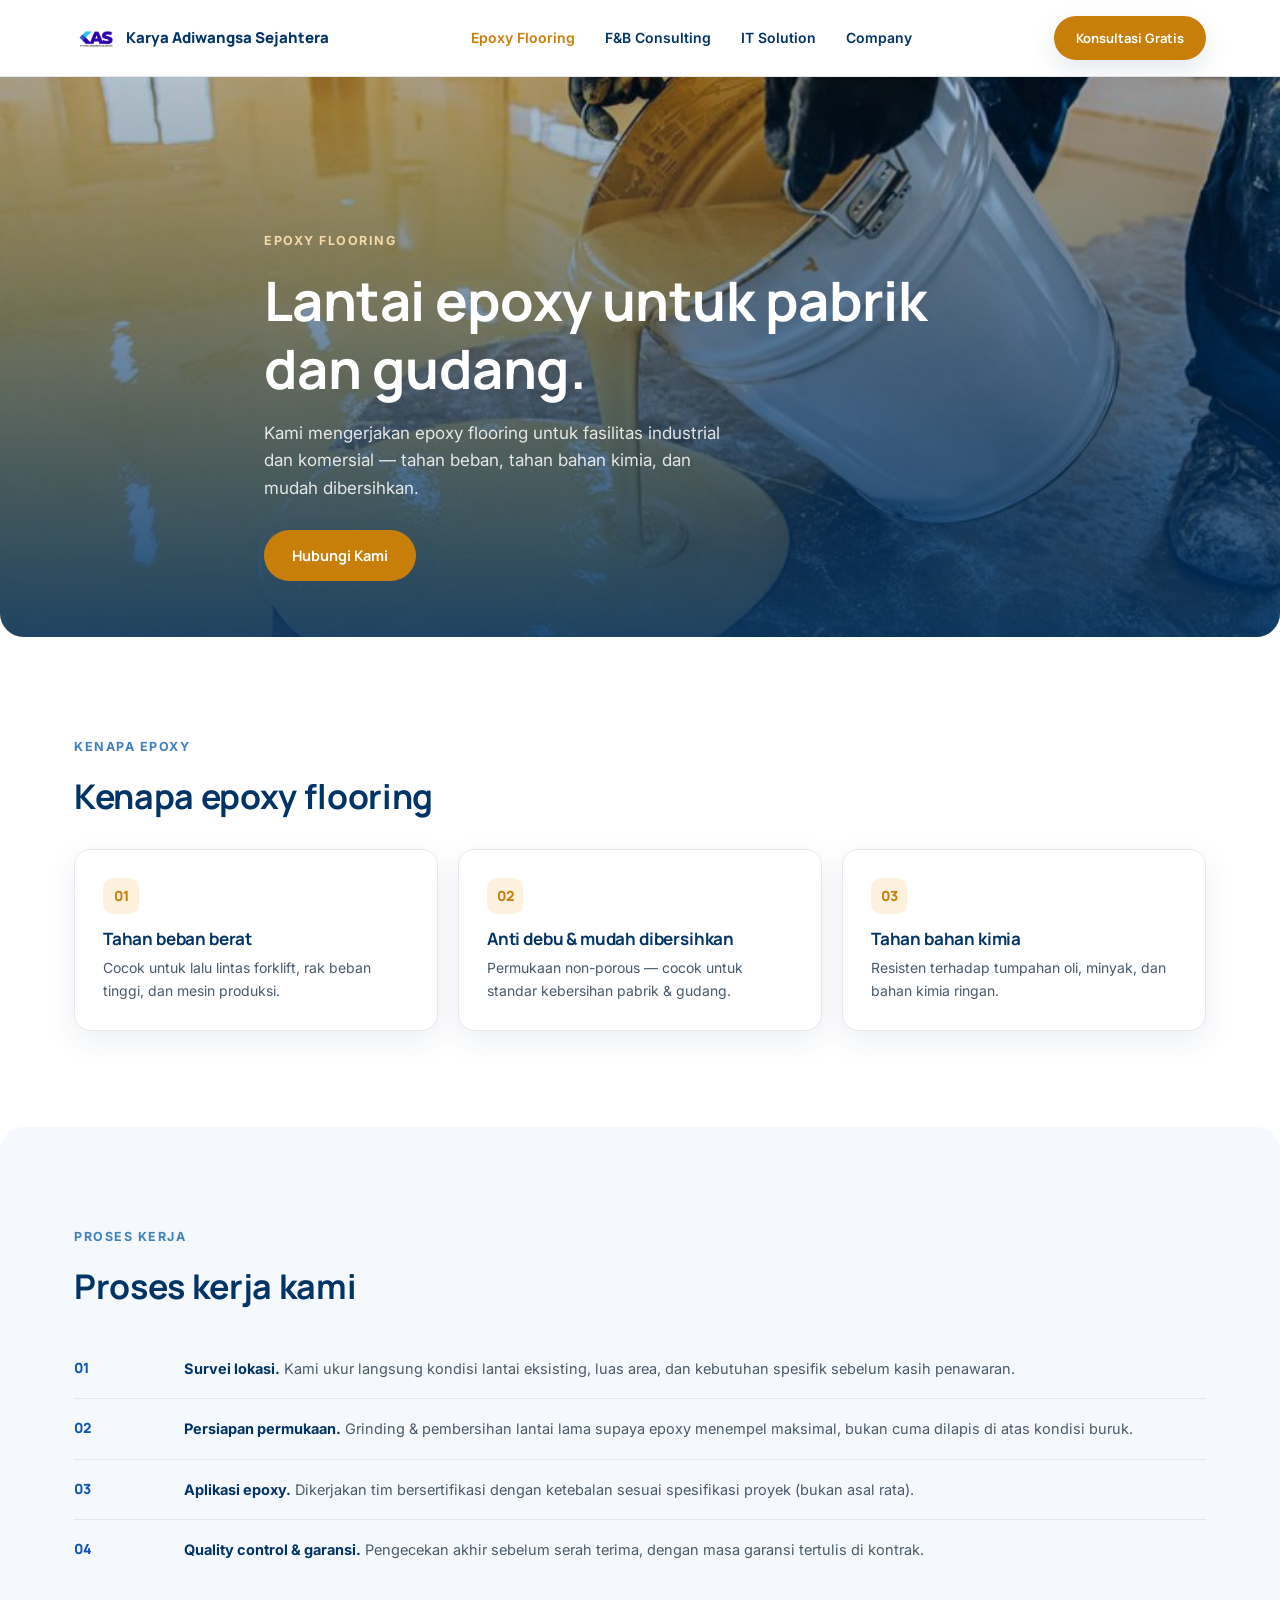
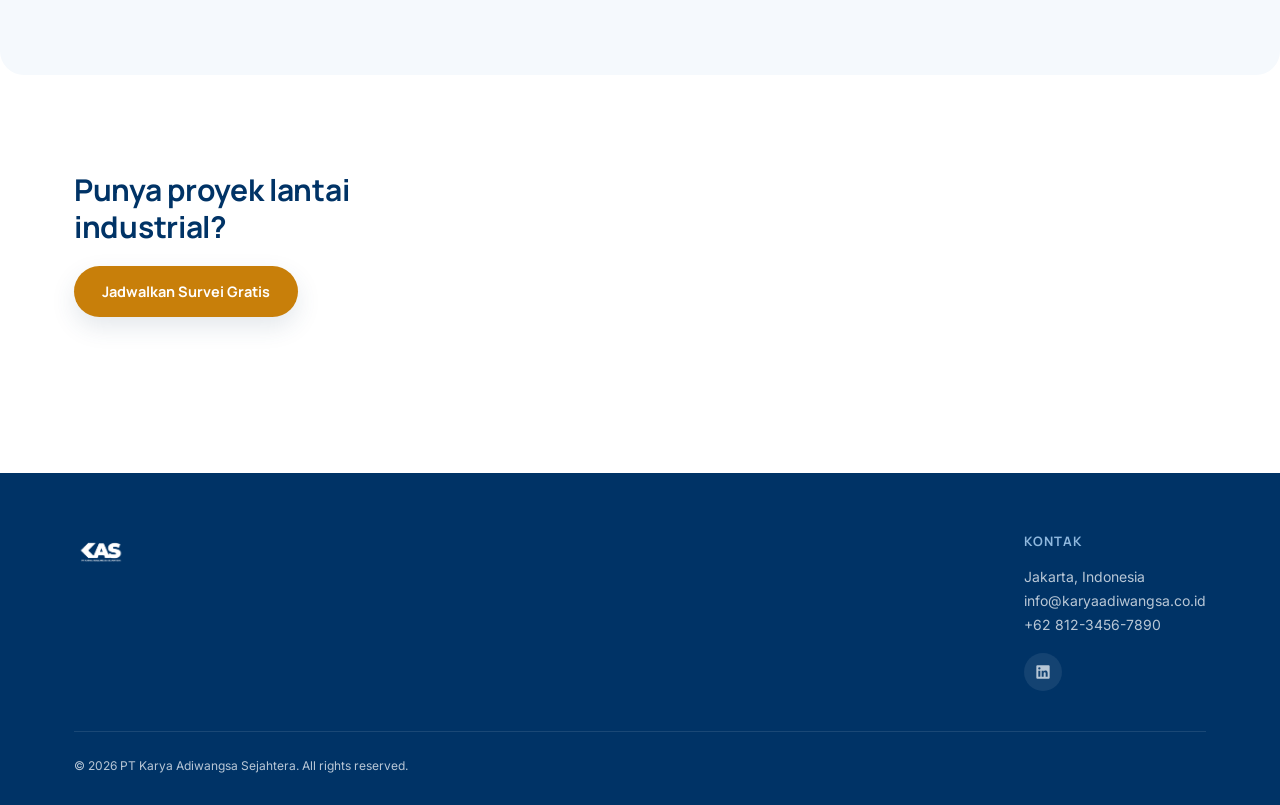
==== epoxy-flooring.html @ 6e871996 "Rebuild index.html sesuai struktur asli gunungsewu.com (hasil scrape akurat) Sebelumnya struktur cum" ====
<!doctype html>
<html lang="id">
<head>
<meta charset="UTF-8">
<meta name="viewport" content="width=device-width, initial-scale=1.0">
<meta name="description" content="Epoxy flooring industrial oleh PT Karya Adiwangsa Sejahtera — lantai kokoh, rapi, tahan lama untuk pabrik dan gudang.">
<title>Epoxy Flooring — PT Karya Adiwangsa Sejahtera</title>
<link rel="preconnect" href="https://fonts.googleapis.com">
<link rel="preconnect" href="https://fonts.gstatic.com" crossorigin>
<link href="https://fonts.googleapis.com/css2?family=Manrope:wght@500;600;700;800&family=Inter:wght@400;500;600;700&display=swap" rel="stylesheet">
<link rel="stylesheet" href="assets/style.css">
</head>
<body>

<nav>
  <div class="wrap">
    <a href="index.html" style="display:flex;align-items:center;gap:10px;text-decoration:none">
      <img src="assets/Logo-06.png" style="height:30px" alt="Karya Adiwangsa Sejahtera">
      <span style="font-family:var(--display);font-weight:800;font-size:15px;color:var(--navy)">Karya Adiwangsa Sejahtera</span>
    </a>
    <div class="navlinks">
      <a href="epoxy-flooring.html" style="color:var(--epoxy)">Epoxy Flooring</a>
      <a href="fnb-consulting.html">F&amp;B Consulting</a>
      <a href="it-solution.html">IT Solution</a>
      <a href="index.html#company">Company</a>
    </div>
    <a href="index.html#contact" class="btn solid" style="font-size:13px;padding:12px 22px;background:var(--epoxy)">Konsultasi Gratis</a>
  </div>
</nav>

<!-- Hero -->
<div class="hero fade-up">
  <img src="assets/construction-worker.jpg" alt="Proses aplikasi epoxy flooring">
  <div class="wrap hero-content">
    <span class="label" style="color:#F5D9A8">Epoxy Flooring</span>
    <h1 style="margin-top:14px">Lantai epoxy untuk pabrik dan gudang.</h1>
    <p>Kami mengerjakan epoxy flooring untuk fasilitas industrial dan komersial — tahan beban, tahan bahan kimia, dan mudah dibersihkan.</p>
    <div style="margin-top:28px">
      <a href="index.html#contact" class="btn solid" style="background:var(--epoxy)">Hubungi Kami</a>
    </div>
  </div>
</div>

<!-- Kenapa Epoxy -->
<section class="pad">
  <div class="wrap">
    <span class="label">Kenapa Epoxy</span>
    <h2 style="margin-top:16px;font-size:clamp(24px,3.4vw,34px);max-width:24ch">Kenapa epoxy flooring</h2>
    <div class="pledges">
      <div class="pledge">
        <span class="pn" style="background:#FDF0DC;color:var(--epoxy)">01</span>
        <h3>Tahan beban berat</h3>
        <p>Cocok untuk lalu lintas forklift, rak beban tinggi, dan mesin produksi.</p>
      </div>
      <div class="pledge">
        <span class="pn" style="background:#FDF0DC;color:var(--epoxy)">02</span>
        <h3>Anti debu &amp; mudah dibersihkan</h3>
        <p>Permukaan non-porous — cocok untuk standar kebersihan pabrik &amp; gudang.</p>
      </div>
      <div class="pledge">
        <span class="pn" style="background:#FDF0DC;color:var(--epoxy)">03</span>
        <h3>Tahan bahan kimia</h3>
        <p>Resisten terhadap tumpahan oli, minyak, dan bahan kimia ringan.</p>
      </div>
    </div>
  </div>
</section>

<!-- Proses Kerja -->
<section class="pad section-pastel">
  <div class="wrap">
    <span class="label">Proses Kerja</span>
    <h2 style="margin-top:16px;font-size:clamp(24px,3.4vw,34px);max-width:22ch">Proses kerja kami</h2>
    <ol class="timeline">
      <li>
        <span class="when">01</span>
        <div class="desc"><b>Survei lokasi.</b> Kami ukur langsung kondisi lantai eksisting, luas area, dan kebutuhan spesifik sebelum kasih penawaran.</div>
      </li>
      <li>
        <span class="when">02</span>
        <div class="desc"><b>Persiapan permukaan.</b> Grinding &amp; pembersihan lantai lama supaya epoxy menempel maksimal, bukan cuma dilapis di atas kondisi buruk.</div>
      </li>
      <li>
        <span class="when">03</span>
        <div class="desc"><b>Aplikasi epoxy.</b> Dikerjakan tim bersertifikasi dengan ketebalan sesuai spesifikasi proyek (bukan asal rata).</div>
      </li>
      <li>
        <span class="when">04</span>
        <div class="desc"><b>Quality control &amp; garansi.</b> Pengecekan akhir sebelum serah terima, dengan masa garansi tertulis di kontrak.</div>
      </li>
    </ol>
  </div>
</section>

<!-- CTA -->
<section class="pad">
  <div class="wrap" style="display:flex;flex-direction:column;gap:20px;align-items:flex-start">
    <h2 style="max-width:18ch;font-size:clamp(22px,3vw,30px)">Punya proyek lantai industrial?</h2>
    <a href="index.html#contact" class="btn solid" style="background:var(--epoxy)">Jadwalkan Survei Gratis</a>
  </div>
</section>

<!-- Footer -->
<footer>
  <div class="wrap" style="padding-block:60px 30px">
    <div class="footerInner">
      <div>
        <img src="assets/Logo-06.png" style="height:36px;filter:brightness(0) invert(1)" alt="Karya Adiwangsa Sejahtera">
      </div>
      <div class="footerContact">
        <h4>Kontak</h4>
        <p>Jakarta, Indonesia<br>info@karyaadiwangsa.co.id<br>+62 812-3456-7890</p>
        <div class="footerSocial">
          <a href="#" aria-label="LinkedIn">
            <svg width="16" height="16" viewBox="0 0 24 24" fill="currentColor"><path d="M20.5 2h-17A1.5 1.5 0 002 3.5v17A1.5 1.5 0 003.5 22h17a1.5 1.5 0 001.5-1.5v-17A1.5 1.5 0 0020.5 2zM8 19H5v-9h3zM6.5 8.25A1.75 1.75 0 118.3 6.5a1.78 1.78 0 01-1.8 1.75zM19 19h-3v-4.74c0-1.42-.6-1.93-1.38-1.93A1.74 1.74 0 0013 14.19a.66.66 0 000 .14V19h-3v-9h2.9v1.3a3.11 3.11 0 012.7-1.4c1.55 0 3.36.86 3.36 3.66z"/></svg>
          </a>
        </div>
      </div>
    </div>
    <div class="footerBottom">
      <span>© 2026 PT Karya Adiwangsa Sejahtera. All rights reserved.</span>
    </div>
  </div>
</footer>

</body>
</html>
---- assets/style.css ----
/* PT Karya Adiwangsa Sejahtera — Design System v5
   Struktur diadopsi PERSIS dari HTML/CSS asli gunungsewu.com (di-scrape langsung,
   bukan tebakan visual) -- warna dan konten 100% milik brand KAS sendiri.

   Komponen baru sesuai struktur asli:
   - .businessCard: portrait aspect-ratio 274/590, cuma nama+arrow icon
   - .highlightsSplit: layout kiri(peta+yearsCircle) kanan(judul+teks+CTA)
   - .whoStrip: 5 panel foto horizontal dengan judul, versi statis CSS-only
     dari accordion asli (tanpa JS interaktif)
   - .newsCard: rounded 20px, shadow lembut, dipertahankan dari sistem lama
   - footer 2 kolom (logo kiri, kontak+social kanan) -- BUKAN 3 kolom+link unit
*/

:root {
  --navy: #003366;
  --blue: #0D54B5;
  --blue-dark: #0C6A90;
  --blue-light: #027CB1;
  --primary: #4080BF;
  --pastel: #EAF2FB;
  --pastel-2: #F5F9FD;
  --ink: #1A2B3C;
  --body: #4A5A6A;
  --muted: #7C8B9A;
  --rule: #E6E7EC;
  --paper: #FFFFFF;

  --epoxy: #C87F0A;
  --fnb: #C0392B;
  --it: #0D54B5;

  --display: 'Manrope', sans-serif;
  --body-font: 'Inter', sans-serif;

  --radius-lg: 24px;
  --radius-md: 16px;
  --radius-sm: 8px;
  --shadow-soft: 0 10px 30px rgba(0,51,102,0.08);
  --shadow-card: 0 10px 24px rgba(49,77,105,0.13);
}

* { box-sizing: border-box; }
html { scroll-behavior: smooth; }
body {
  margin: 0;
  font-family: var(--body-font);
  color: var(--body);
  background: var(--paper);
  line-height: 1.6;
  -webkit-font-smoothing: antialiased;
}
h1, h2, h3, h4, h5, h6 {
  font-family: var(--display);
  color: var(--navy);
  margin: 0;
  line-height: 1.25;
  letter-spacing: -0.01em;
}
p { margin: 0; }
a { color: inherit; }
img { max-width: 100%; display: block; }

.wrap { max-width: 1180px; margin: 0 auto; padding-inline: 24px; }
.pad { padding-block: clamp(56px, 8vw, 96px); }

.label {
  font-size: 12.5px;
  font-weight: 700;
  letter-spacing: 0.12em;
  text-transform: uppercase;
  color: var(--primary);
}

/* ── nav ── */
nav {
  position: sticky; top: 0; z-index: 90;
  background: rgba(255,255,255,0.96);
  backdrop-filter: saturate(180%) blur(20px); -webkit-backdrop-filter: saturate(180%) blur(20px);
  border-bottom: 1px solid var(--rule);
}
nav .wrap { display: flex; align-items: center; justify-content: space-between; height: 76px; }
.navlinks { display: none; gap: 30px; font-size: 14px; font-weight: 600; color: var(--navy); }
.navlinks a { text-decoration: none; transition: color .15s; }
.navlinks a:hover { color: var(--blue); }
@media(min-width: 900px){ .navlinks { display: flex; } }

/* ── buttons ── */
.btn {
  display: inline-flex; align-items: center; gap: 8px;
  font-family: var(--display);
  font-weight: 700; font-size: 14.5px;
  padding: 14px 28px;
  border-radius: 999px;
  text-decoration: none;
  transition: transform .15s, box-shadow .15s, background .15s;
}
.btn.solid { background: var(--blue); color: #fff; box-shadow: var(--shadow-card); }
.btn.solid:hover { background: var(--navy); transform: translateY(-2px); }
.btn.ghost { background: transparent; color: var(--navy); border: 1.5px solid var(--rule); }
.btn.ghost:hover { border-color: var(--blue); color: var(--blue); }

/* ── hero (heroWrapper 94vh min 600px asli GS, disederhanakan) ── */
.hero {
  position: relative;
  min-height: 560px;
  display: flex; align-items: flex-end;
  border-radius: 0 0 var(--radius-lg) var(--radius-lg);
  overflow: hidden;
}
.hero img {
  position: absolute; inset: 0; width: 100%; height: 100%; object-fit: cover;
}
.hero::after {
  content: ''; position: absolute; inset: 0;
  background: linear-gradient(180deg, rgba(0,51,102,0.15) 0%, rgba(0,51,102,0.85) 100%);
}
.hero-content { position: relative; z-index: 2; color: #fff; padding-block: 56px; max-width: 800px; }
.hero-content h1 { color: #fff; font-size: clamp(2.2rem, 4.5vw, 3.4rem); }
.hero-content p { color: rgba(255,255,255,0.85); font-size: 17px; max-width: 42ch; margin-top: 18px; }

/* ── Company Highlights: layout split, sesuai .highlightsInner asli GS ── */
.highlightsSplit {
  display: grid; gap: 40px;
  grid-template-columns: 1fr;
}
@media(min-width: 860px){ .highlightsSplit { grid-template-columns: minmax(0,1fr) 380px; align-items: start; } }
.highlightsMap {
  position: relative; min-height: 260px;
  display: flex; align-items: center; justify-content: center;
  background: var(--pastel); border-radius: var(--radius-lg);
}
.highlightsMap svg { opacity: .55; width: 70%; height: auto; }
.yearsCircle {
  position: absolute; left: 24px; top: 50%; transform: translateY(-50%);
  width: 168px; height: 168px; border-radius: 50%;
  background: var(--blue); color: #fff;
  display: flex; flex-direction: column; align-items: center; justify-content: center;
  gap: 6px; text-align: center; padding: 20px;
  box-shadow: var(--shadow-card);
}
.yearsCircle .years { font-family: var(--display); font-weight: 800; font-size: 22px; }
.yearsCircle .text { font-size: 11.5px; opacity: .9; }
.highlightsRight { display: flex; flex-direction: column; gap: 22px; justify-content: center; }
.highlightsRight h2 { font-size: clamp(22px,3vw,30px); }
.highlightsRight p { font-size: 14.5px; color: var(--body); }
.statInline { display: flex; align-items: center; gap: 14px; }
.statInline .stat-icon {
  width: 48px; height: 48px; border-radius: var(--radius-sm);
  background: var(--pastel); display: flex; align-items: center; justify-content: center; flex-shrink: 0;
}
.statInline .stat-num { font-family: var(--display); font-weight: 800; font-size: 24px; color: var(--navy); }
.statInline .stat-label { font-size: 13px; color: var(--muted); }

/* ── Who We Are: strip 5 panel (versi statis dari whoAccordion asli) ── */
.whoStrip { display: flex; gap: 16px; margin-top: 40px; height: 420px; }
.whoStrip-item {
  position: relative; flex: 1; border-radius: var(--radius-md); overflow: hidden;
  transition: flex .5s cubic-bezier(.25,1,.5,1);
}
.whoStrip-item img { position: absolute; inset: 0; width: 100%; height: 100%; object-fit: cover; }
.whoStrip-item::after {
  content: ''; position: absolute; inset: 0;
  background: linear-gradient(180deg, transparent 40%, rgba(0,51,102,0.88) 100%);
}
.whoStrip-item .inner { position: relative; z-index: 2; height: 100%; display: flex; flex-direction: column; justify-content: flex-end; padding: 24px 18px; color: #fff; }
.whoStrip-item .ttl { font-family: var(--display); font-weight: 800; font-size: 16px; }
.whoStrip-item .desc { font-size: 12.5px; color: rgba(255,255,255,0.85); margin-top: 6px; display: none; }
@media(min-width: 760px){ .whoStrip-item:hover { flex: 2.4; } .whoStrip-item:hover .desc { display: block; } }
@media(max-width: 759px){ .whoStrip { flex-direction: column; height: auto; } .whoStrip-item { height: 160px; } .whoStrip-item .desc { display: block; } }

/* ── Our Business: card portrait, sesuai .businessCard asli (aspect-ratio 274/590) ── */
.biz-grid { display: grid; gap: 20px; grid-template-columns: repeat(2,1fr); margin-top: 40px; }
@media(min-width: 640px){ .biz-grid { grid-template-columns: repeat(3, 1fr); } }
.biz-card {
  position: relative;
  aspect-ratio: 274 / 590;
  border-radius: 20px;
  overflow: hidden;
  text-decoration: none;
  transition: transform .3s ease;
}
.biz-card:hover { transform: translateY(-6px); }
.biz-card img { position: absolute; inset: 0; width: 100%; height: 100%; object-fit: cover; transition: transform .5s ease; }
.biz-card:hover img { transform: scale(1.1); }
.biz-card::after {
  content: ''; position: absolute; inset: 0;
  background: linear-gradient(180deg, transparent 50%, rgba(0,0,0,0.8) 100%);
}
.biz-card-arrow {
  position: absolute; top: 18px; right: 18px; z-index: 2;
  width: 44px; height: 44px; border-radius: 50%;
  background: var(--blue); color: #fff;
  display: flex; align-items: center; justify-content: center;
  transition: background .2s, color .2s;
}
.biz-card:hover .biz-card-arrow { background: #fff; color: var(--navy); }
.biz-card-content {
  position: absolute; bottom: 18px; left: 18px; right: 18px; z-index: 2;
  display: flex; justify-content: space-between; align-items: center;
}
.biz-card-content h3 { color: #fff; font-size: 17px; }

/* ── pastel section wrapper ── */
.section-pastel { background: var(--pastel-2); border-radius: var(--radius-lg); }

/* ── pledge/value cards (dipertahankan, dipakai di 3 halaman unit) ── */
.pledges { display: grid; gap: 20px; grid-template-columns: 1fr; margin-top: 32px; }
@media(min-width: 760px){ .pledges { grid-template-columns: repeat(3, 1fr); } }
.pledge {
  background: #fff;
  border: 1px solid var(--rule);
  border-radius: var(--radius-md);
  padding: 28px;
  box-shadow: var(--shadow-soft);
}
.pledge .pn {
  display: inline-flex; align-items: center; justify-content: center;
  width: 36px; height: 36px; border-radius: 10px;
  background: var(--pastel); color: var(--blue);
  font-family: var(--display); font-weight: 800; font-size: 14px;
  margin-bottom: 14px;
}
.pledge h3 { font-size: 17px; margin-bottom: 8px; }
.pledge p { font-size: 14px; color: var(--body); }
.pledge .mech { margin-top: 10px; padding-top: 10px; border-top: 1px dashed var(--rule); font-size: 13px; color: var(--muted); }

/* ── timeline (dipertahankan, dipakai di 3 halaman unit) ── */
.timeline { list-style: none; margin: 0; padding: 0; margin-top: 32px; }
.timeline li {
  display: grid; grid-template-columns: 90px 1fr; gap: 20px;
  padding-block: 18px; border-top: 1px solid var(--rule);
}
.timeline li:first-child { border-top: none; }
.timeline .when { font-family: var(--display); font-weight: 800; color: var(--blue); font-size: 14px; }
.timeline .desc { font-size: 14.5px; color: var(--body); }
.timeline .desc b { color: var(--navy); }

/* ── news card (sesuai .newsCard asli GS: rounded 20px, shadow lembut) ── */
.news-grid { display: grid; gap: 20px; grid-template-columns: 1fr; margin-top: 40px; }
@media(min-width: 640px){ .news-grid { grid-template-columns: repeat(2, 1fr); } }
@media(min-width: 980px){ .news-grid { grid-template-columns: repeat(3, 1fr); } }
.newsCard {
  display: block; text-decoration: none;
  background: #fff; border-radius: 20px;
  box-shadow: 0 10px 40px rgba(0,0,0,0.04);
  padding: 18px; transition: box-shadow .3s;
}
.newsCard:hover { box-shadow: var(--shadow-card); }
.newsCard-img { height: 200px; border-radius: 16px; overflow: hidden; background: var(--pastel); }
.newsCard-img img { width: 100%; height: 100%; object-fit: cover; }
.newsCard-meta { display: flex; align-items: center; gap: 8px; margin-top: 20px; font-size: 12.5px; color: var(--muted); font-weight: 500; }
.newsCard-title { font-size: 16px; font-weight: 500; color: var(--navy); margin-top: 10px; }

/* ── person card (dipertahankan, dipakai di company section) ── */
.people { display: grid; gap: 20px; grid-template-columns: 1fr; margin-top: 32px; }
@media(min-width: 760px){ .people { grid-template-columns: repeat(3, 1fr); } }
.person {
  background: #fff; border: 1px solid var(--rule); border-radius: var(--radius-md);
  padding: 26px; display: flex; flex-direction: column; gap: 6px;
  box-shadow: var(--shadow-soft);
}
.person .initials {
  width: 44px; height: 44px; border-radius: 12px;
  background: var(--navy); color: #fff;
  display: flex; align-items: center; justify-content: center;
  font-family: var(--display); font-weight: 800; font-size: 13px;
  margin-bottom: 12px;
}
.person .nm { font-family: var(--display); font-weight: 700; color: var(--navy); font-size: 15.5px; }
.person .rl { font-size: 12.5px; color: var(--primary); font-weight: 600; }
.person .remit { font-size: 13.5px; color: var(--body); margin-top: 8px; }

/* ── footer: 2 kolom, sesuai struktur asli GS (BUKAN 3 kolom+link unit) ── */
footer { background: var(--navy); color: #B8C7D6; margin-top: 60px; }
footer a { color: #B8C7D6; text-decoration: none; }
footer a:hover { color: #fff; }
.footerInner { display: flex; flex-wrap: wrap; justify-content: space-between; gap: 40px; }
.footerContact h4 { color: #8FB8DE; font-size: 13px; letter-spacing: .08em; text-transform: uppercase; margin-bottom: 16px; }
.footerContact p { font-size: 14px; line-height: 1.7; }
.footerSocial { display: flex; gap: 12px; margin-top: 16px; }
.footerSocial a {
  width: 38px; height: 38px; border-radius: 50%;
  background: rgba(255,255,255,0.08);
  display: flex; align-items: center; justify-content: center;
}
.footerSocial a:hover { background: rgba(255,255,255,0.16); }
.footerBottom { border-top: 1px solid rgba(255,255,255,0.1); margin-top: 40px; padding-top: 24px; display: flex; flex-wrap: wrap; justify-content: space-between; gap: 12px; font-size: 12px; }

/* ── fade-up animation ── */
@keyframes fadeUp { from { opacity: 0; transform: translateY(16px); } to { opacity: 1; transform: translateY(0); } }
.fade-up { animation: fadeUp .7s ease-out both; }
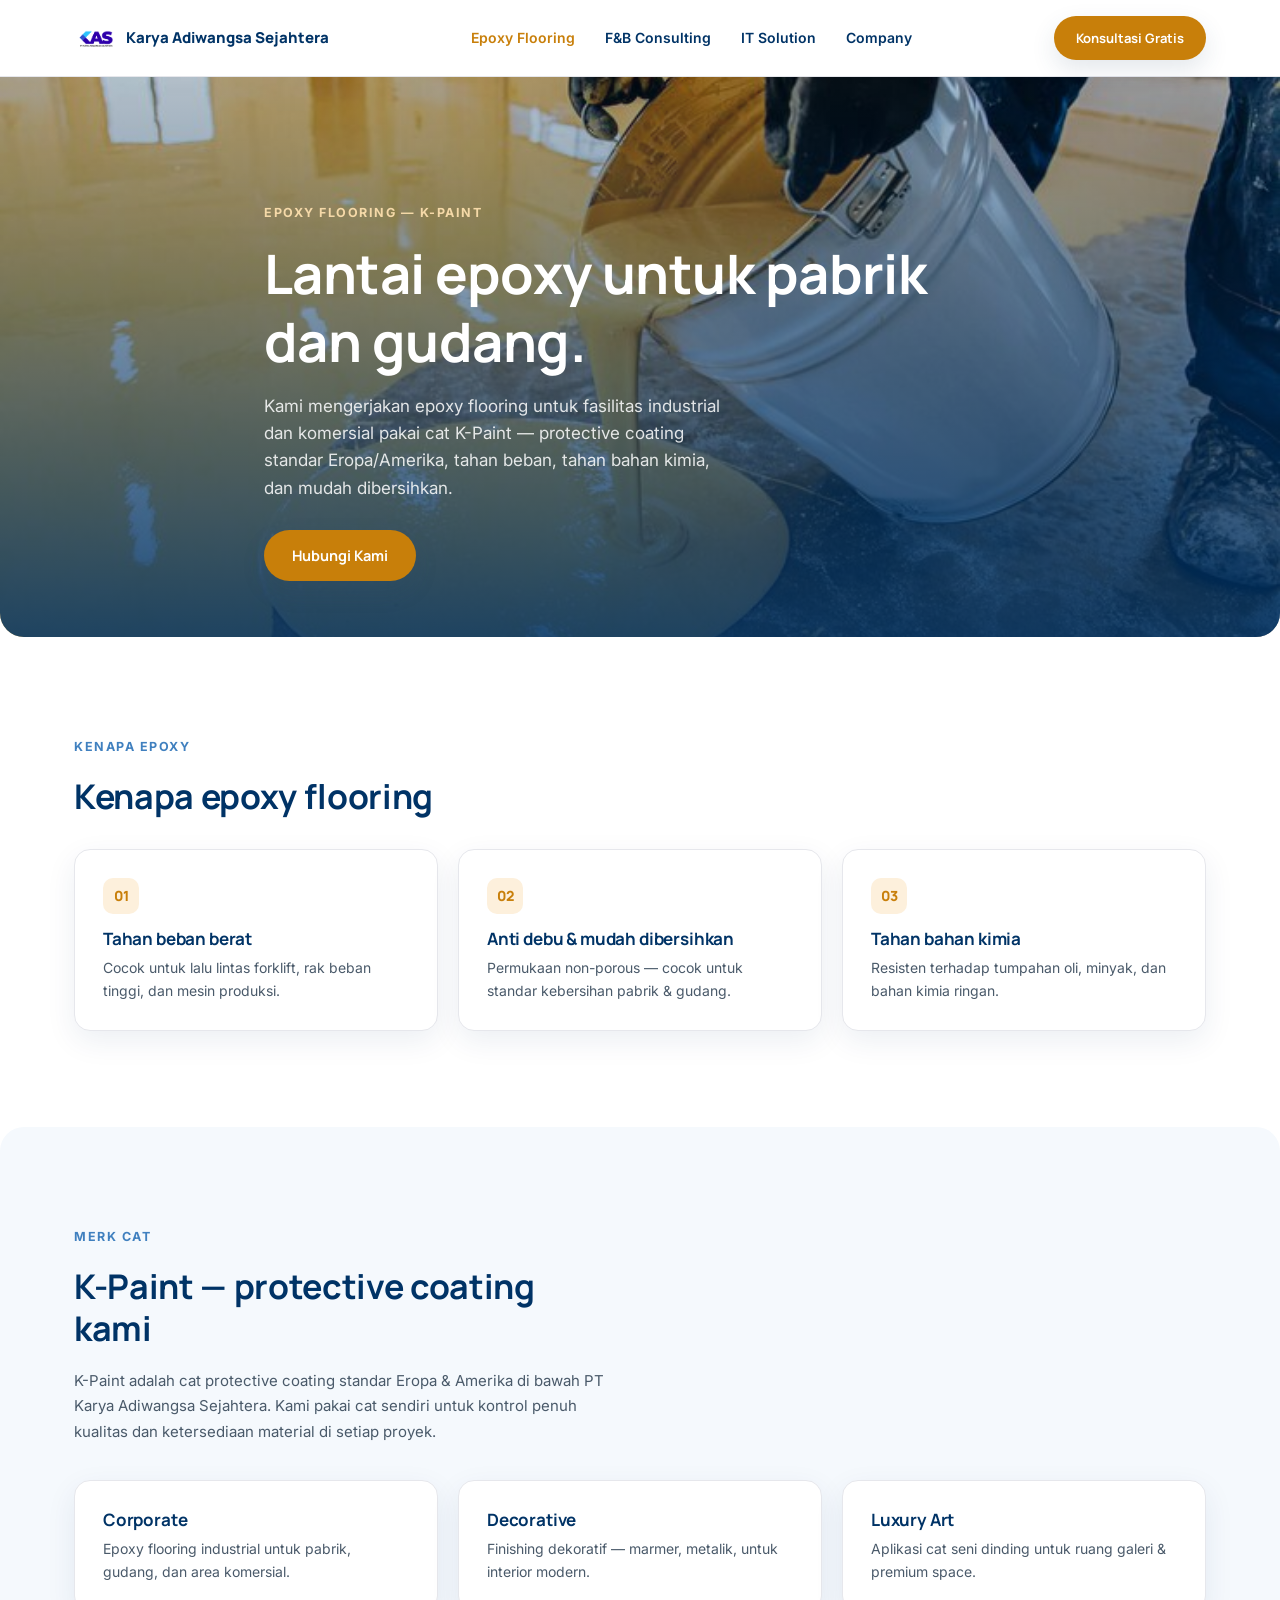
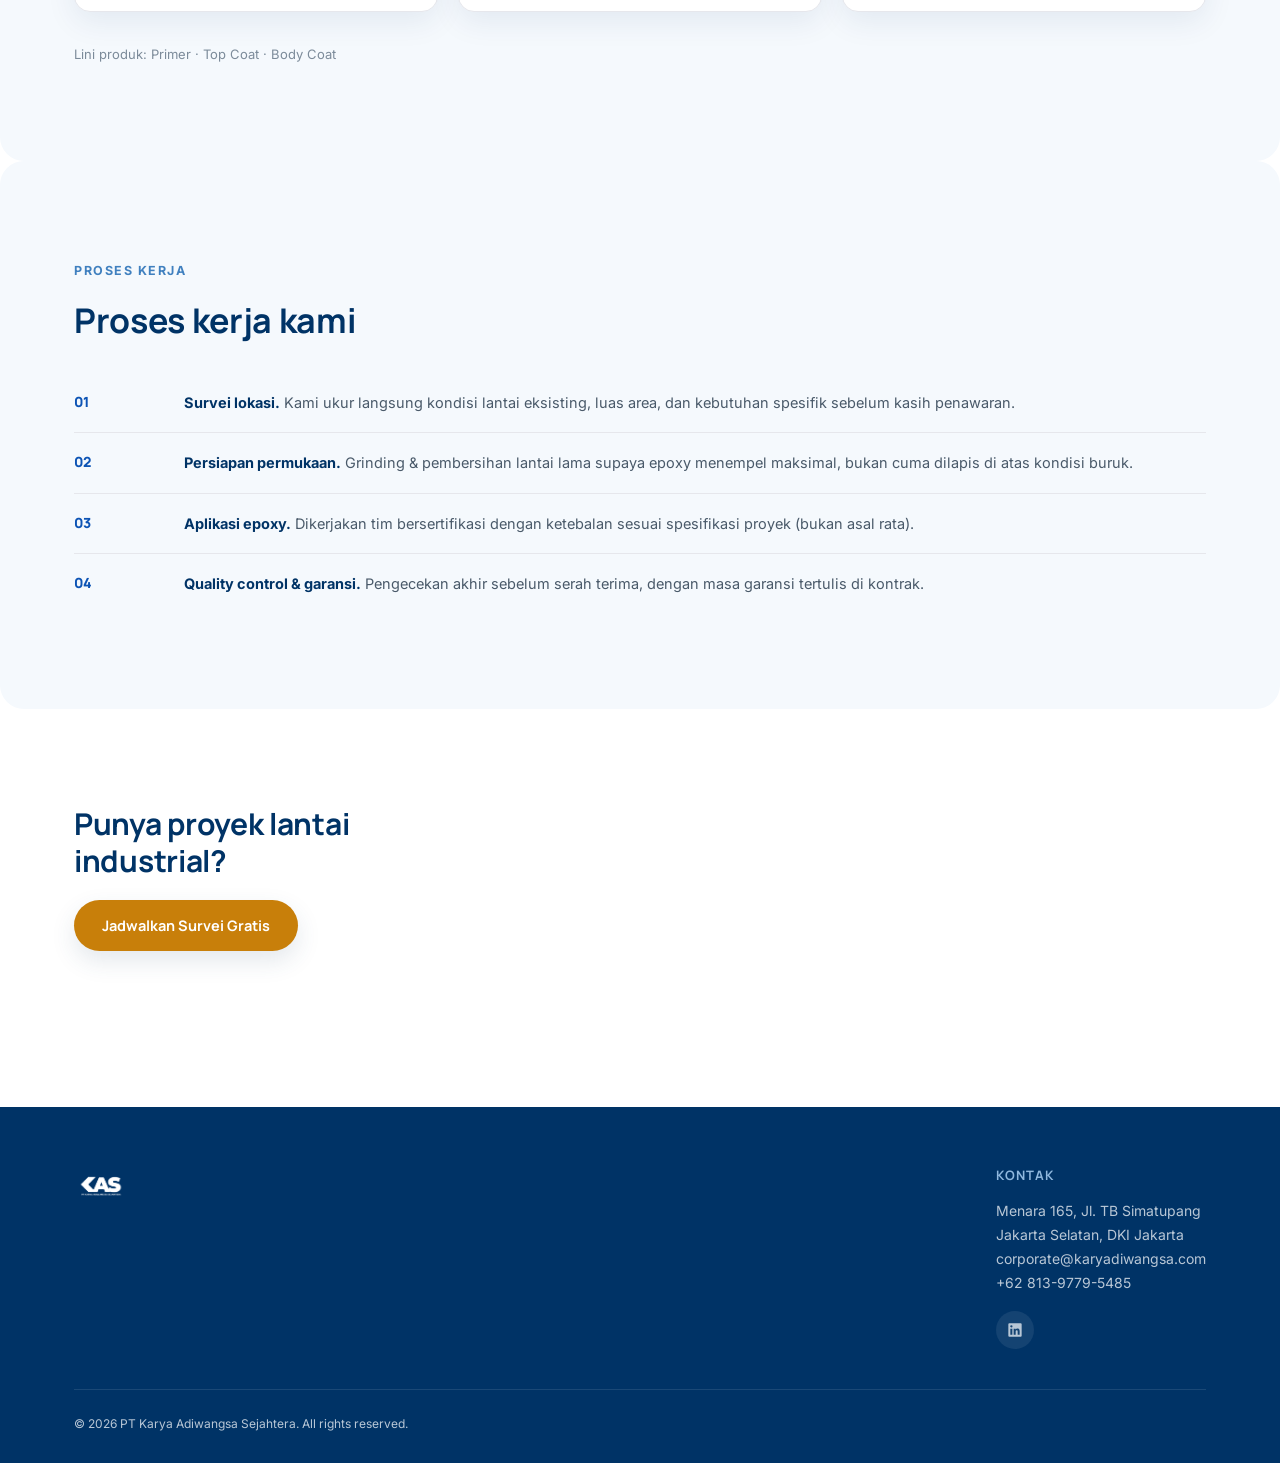
==== commit f263801b: "Tambah section K-Paint di halaman epoxy; perbaiki kontak resmi Dari Company Profile K-Paint Handbook" ====
--- a/epoxy-flooring.html
+++ b/epoxy-flooring.html
@@ -32,9 +32,9 @@
 <div class="hero fade-up">
   <img src="assets/construction-worker.jpg" alt="Proses aplikasi epoxy flooring">
   <div class="wrap hero-content">
-    <span class="label" style="color:#F5D9A8">Epoxy Flooring</span>
+    <span class="label" style="color:#F5D9A8">Epoxy Flooring — K-Paint</span>
     <h1 style="margin-top:14px">Lantai epoxy untuk pabrik dan gudang.</h1>
-    <p>Kami mengerjakan epoxy flooring untuk fasilitas industrial dan komersial — tahan beban, tahan bahan kimia, dan mudah dibersihkan.</p>
+    <p>Kami mengerjakan epoxy flooring untuk fasilitas industrial dan komersial pakai cat K-Paint — protective coating standar Eropa/Amerika, tahan beban, tahan bahan kimia, dan mudah dibersihkan.</p>
     <div style="margin-top:28px">
       <a href="index.html#contact" class="btn solid" style="background:var(--epoxy)">Hubungi Kami</a>
     </div>
@@ -63,6 +63,32 @@
         <p>Resisten terhadap tumpahan oli, minyak, dan bahan kimia ringan.</p>
       </div>
     </div>
+  </div>
+</section>
+
+<!-- K-Paint: merk cat yang dipakai -->
+<section class="pad section-pastel">
+  <div class="wrap">
+    <span class="label">Merk Cat</span>
+    <h2 style="margin-top:16px;font-size:clamp(24px,3.4vw,34px);max-width:24ch">K-Paint — protective coating kami</h2>
+    <p style="margin-top:18px;font-size:15px;max-width:60ch;color:var(--body);line-height:1.7">K-Paint adalah cat protective coating standar Eropa &amp; Amerika di bawah PT Karya Adiwangsa Sejahtera. Kami pakai cat sendiri untuk kontrol penuh kualitas dan ketersediaan material di setiap proyek.</p>
+
+    <div style="display:grid;gap:20px;margin-top:36px;grid-template-columns:repeat(3,1fr)">
+      <div class="pledge">
+        <h3>Corporate</h3>
+        <p>Epoxy flooring industrial untuk pabrik, gudang, dan area komersial.</p>
+      </div>
+      <div class="pledge">
+        <h3>Decorative</h3>
+        <p>Finishing dekoratif — marmer, metalik, untuk interior modern.</p>
+      </div>
+      <div class="pledge">
+        <h3>Luxury Art</h3>
+        <p>Aplikasi cat seni dinding untuk ruang galeri &amp; premium space.</p>
+      </div>
+    </div>
+
+    <p style="margin-top:32px;font-size:13px;color:var(--muted)">Lini produk: Primer · Top Coat · Body Coat</p>
   </div>
 </section>
 
@@ -109,7 +135,7 @@
       </div>
       <div class="footerContact">
         <h4>Kontak</h4>
-        <p>Jakarta, Indonesia<br>info@karyaadiwangsa.co.id<br>+62 812-3456-7890</p>
+        <p>Menara 165, Jl. TB Simatupang<br>Jakarta Selatan, DKI Jakarta<br>corporate@karyadiwangsa.com<br>+62 813-9779-5485</p>
         <div class="footerSocial">
           <a href="#" aria-label="LinkedIn">
             <svg width="16" height="16" viewBox="0 0 24 24" fill="currentColor"><path d="M20.5 2h-17A1.5 1.5 0 002 3.5v17A1.5 1.5 0 003.5 22h17a1.5 1.5 0 001.5-1.5v-17A1.5 1.5 0 0020.5 2zM8 19H5v-9h3zM6.5 8.25A1.75 1.75 0 118.3 6.5a1.78 1.78 0 01-1.8 1.75zM19 19h-3v-4.74c0-1.42-.6-1.93-1.38-1.93A1.74 1.74 0 0013 14.19a.66.66 0 000 .14V19h-3v-9h2.9v1.3a3.11 3.11 0 012.7-1.4c1.55 0 3.36.86 3.36 3.66z"/></svg>
--- a/assets/style.css
+++ b/assets/style.css
@@ -151,22 +151,76 @@
 .statInline .stat-num { font-family: var(--display); font-weight: 800; font-size: 24px; color: var(--navy); }
 .statInline .stat-label { font-size: 13px; color: var(--muted); }
 
-/* ── Who We Are: strip 5 panel (versi statis dari whoAccordion asli) ── */
-.whoStrip { display: flex; gap: 16px; margin-top: 40px; height: 420px; }
-.whoStrip-item {
+/* ── Strip panel: komponen reusable (dipakai di "Nilai Kami", "Riwayat", "Tim Inti").
+   Alias .whoStrip / .stripPanel sama persis -- versi statis dari whoAccordion asli GS,
+   dengan vertical title saat collapsed (ciri khas visual desain asli) ── */
+.whoStrip, .stripPanel { display: flex; gap: 16px; margin-top: 40px; height: 440px; }
+.whoStrip-item, .stripPanel-item {
   position: relative; flex: 1; border-radius: var(--radius-md); overflow: hidden;
-  transition: flex .5s cubic-bezier(.25,1,.5,1);
-}
-.whoStrip-item img { position: absolute; inset: 0; width: 100%; height: 100%; object-fit: cover; }
-.whoStrip-item::after {
+  cursor: pointer; background: #0d1b2a;
+  transition: flex .7s cubic-bezier(.25,1,.5,1);
+}
+.whoStrip-item img, .stripPanel-item img {
+  position: absolute; inset: 0; width: 100%; height: 100%; object-fit: cover;
+  transition: transform .8s cubic-bezier(.25,1,.5,1), opacity .5s ease;
+}
+.whoStrip-item::after, .stripPanel-item::after {
   content: ''; position: absolute; inset: 0;
-  background: linear-gradient(180deg, transparent 40%, rgba(0,51,102,0.88) 100%);
-}
-.whoStrip-item .inner { position: relative; z-index: 2; height: 100%; display: flex; flex-direction: column; justify-content: flex-end; padding: 24px 18px; color: #fff; }
-.whoStrip-item .ttl { font-family: var(--display); font-weight: 800; font-size: 16px; }
-.whoStrip-item .desc { font-size: 12.5px; color: rgba(255,255,255,0.85); margin-top: 6px; display: none; }
-@media(min-width: 760px){ .whoStrip-item:hover { flex: 2.4; } .whoStrip-item:hover .desc { display: block; } }
-@media(max-width: 759px){ .whoStrip { flex-direction: column; height: auto; } .whoStrip-item { height: 160px; } .whoStrip-item .desc { display: block; } }
+  background: linear-gradient(180deg, transparent 30%, rgba(0,51,102,0.92) 100%);
+  transition: opacity .5s ease;
+}
+/* judul vertikal -- tampil saat panel collapsed (state default) */
+.whoStrip-item .vttl, .stripPanel-item .vttl {
+  position: absolute; inset: 0; z-index: 2;
+  display: flex; align-items: flex-end; justify-content: space-between;
+  padding: 22px 14px;
+  color: #fff; font-family: var(--display); font-weight: 800; font-size: 15px;
+  writing-mode: vertical-rl;
+  opacity: 1; transform: translateY(0);
+  transition: opacity .4s ease .1s, transform .4s ease .1s;
+}
+.whoStrip-item .num, .stripPanel-item .num { writing-mode: horizontal-tb; font-size: 11px; opacity: .65; font-weight: 700; }
+/* konten horizontal -- tampil saat panel expanded (active/hover) */
+.whoStrip-item .inner, .stripPanel-item .inner {
+  position: absolute; inset: 0; z-index: 3;
+  display: flex; flex-direction: column; justify-content: flex-end;
+  padding: 26px 20px; color: #fff;
+  opacity: 0; visibility: hidden; transform: translateY(12px);
+  transition: opacity .5s cubic-bezier(.25,1,.5,1), transform .5s cubic-bezier(.25,1,.5,1), visibility .5s;
+}
+.whoStrip-item .ttl, .stripPanel-item .ttl { font-family: var(--display); font-weight: 800; font-size: 19px; }
+.whoStrip-item .desc, .stripPanel-item .desc { font-size: 13px; color: rgba(255,255,255,0.85); margin-top: 8px; line-height: 1.5; }
+
+.whoStrip-item.active, .whoStrip-item:hover,
+.stripPanel-item.active, .stripPanel-item:hover { flex: 3.2; }
+.whoStrip-item.active img, .whoStrip-item:hover img,
+.stripPanel-item.active img, .stripPanel-item:hover img { transform: scale(1.06); }
+.whoStrip-item.active .vttl, .whoStrip-item:hover .vttl,
+.stripPanel-item.active .vttl, .stripPanel-item:hover .vttl { opacity: 0; transform: translateY(-8px); transition-delay: 0s; }
+.whoStrip-item.active .inner, .whoStrip-item:hover .inner,
+.stripPanel-item.active .inner, .stripPanel-item:hover .inner { opacity: 1; visibility: visible; transform: translateY(0); transition-delay: .15s; }
+
+/* reveal saat load -- CSS animation murni, TIDAK bergantung JS/IntersectionObserver
+   supaya konten selalu terjamin muncul walau JS gagal/lambat */
+.whoStrip-item, .stripPanel-item {
+  animation: whoReveal .6s cubic-bezier(.25,1,.5,1) both;
+}
+.whoStrip-item:nth-child(1), .stripPanel-item:nth-child(1){ animation-delay: 0s; }
+.whoStrip-item:nth-child(2), .stripPanel-item:nth-child(2){ animation-delay: .08s; }
+.whoStrip-item:nth-child(3), .stripPanel-item:nth-child(3){ animation-delay: .16s; }
+.whoStrip-item:nth-child(4), .stripPanel-item:nth-child(4){ animation-delay: .24s; }
+.whoStrip-item:nth-child(5), .stripPanel-item:nth-child(5){ animation-delay: .32s; }
+@keyframes whoReveal { from { opacity: 0; transform: translateY(24px); } to { opacity: 1; transform: translateY(0); } }
+
+@media(max-width: 759px){
+  .whoStrip, .stripPanel { flex-direction: column; height: auto; }
+  .whoStrip-item, .stripPanel-item { height: 200px; }
+  .whoStrip-item .vttl, .stripPanel-item .vttl { display: none; }
+  .whoStrip-item .inner, .stripPanel-item .inner { opacity: 1; visibility: visible; transform: translateY(0); }
+}
+
+/* variant 3-panel (Tim Inti) -- lebih pendek karena cuma 3 item */
+.stripPanel.strip-3 { height: 380px; }
 
 /* ── Our Business: card portrait, sesuai .businessCard asli (aspect-ratio 274/590) ── */
 .biz-grid { display: grid; gap: 20px; grid-template-columns: repeat(2,1fr); margin-top: 40px; }
@@ -178,7 +232,11 @@
   overflow: hidden;
   text-decoration: none;
   transition: transform .3s ease;
-}
+  animation: whoReveal .6s cubic-bezier(.25,1,.5,1) both;
+}
+.biz-card:nth-child(1){ animation-delay: 0s; }
+.biz-card:nth-child(2){ animation-delay: .1s; }
+.biz-card:nth-child(3){ animation-delay: .2s; }
 .biz-card:hover { transform: translateY(-6px); }
 .biz-card img { position: absolute; inset: 0; width: 100%; height: 100%; object-fit: cover; transition: transform .5s ease; }
 .biz-card:hover img { transform: scale(1.1); }
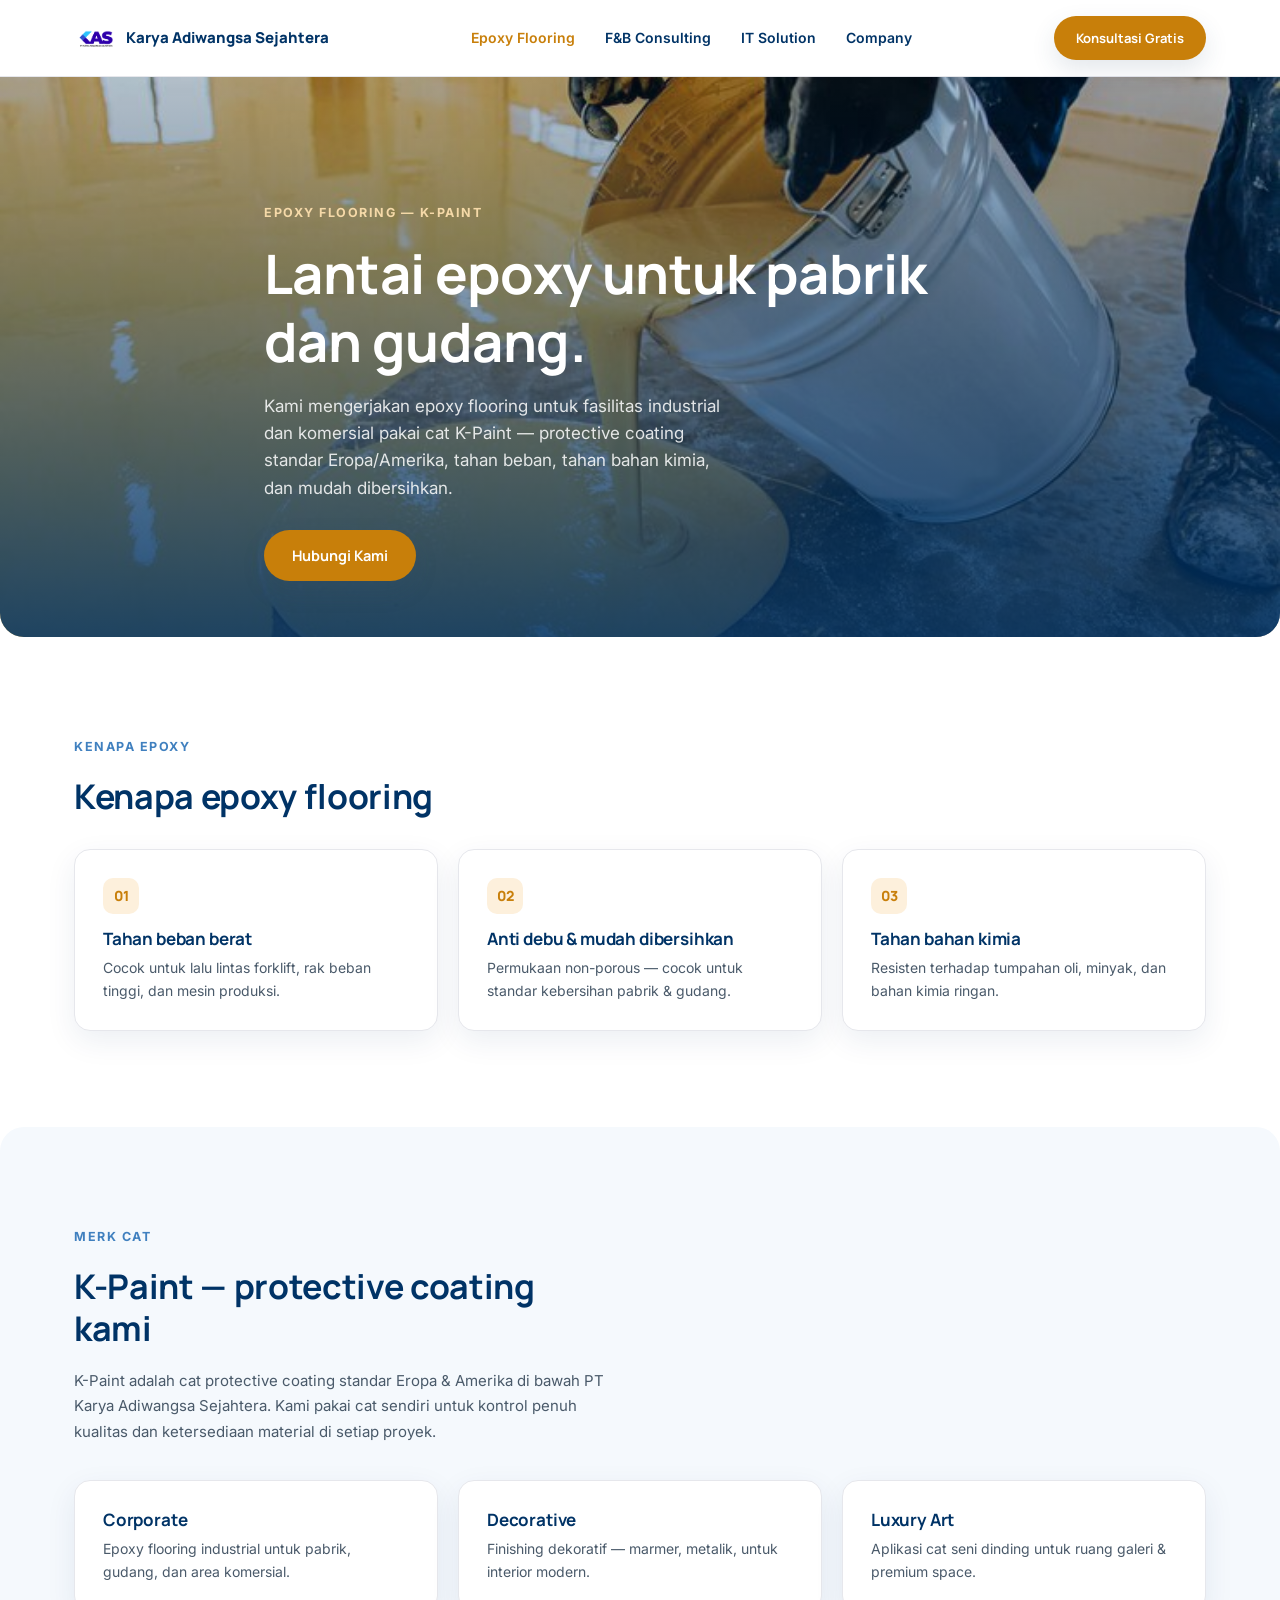
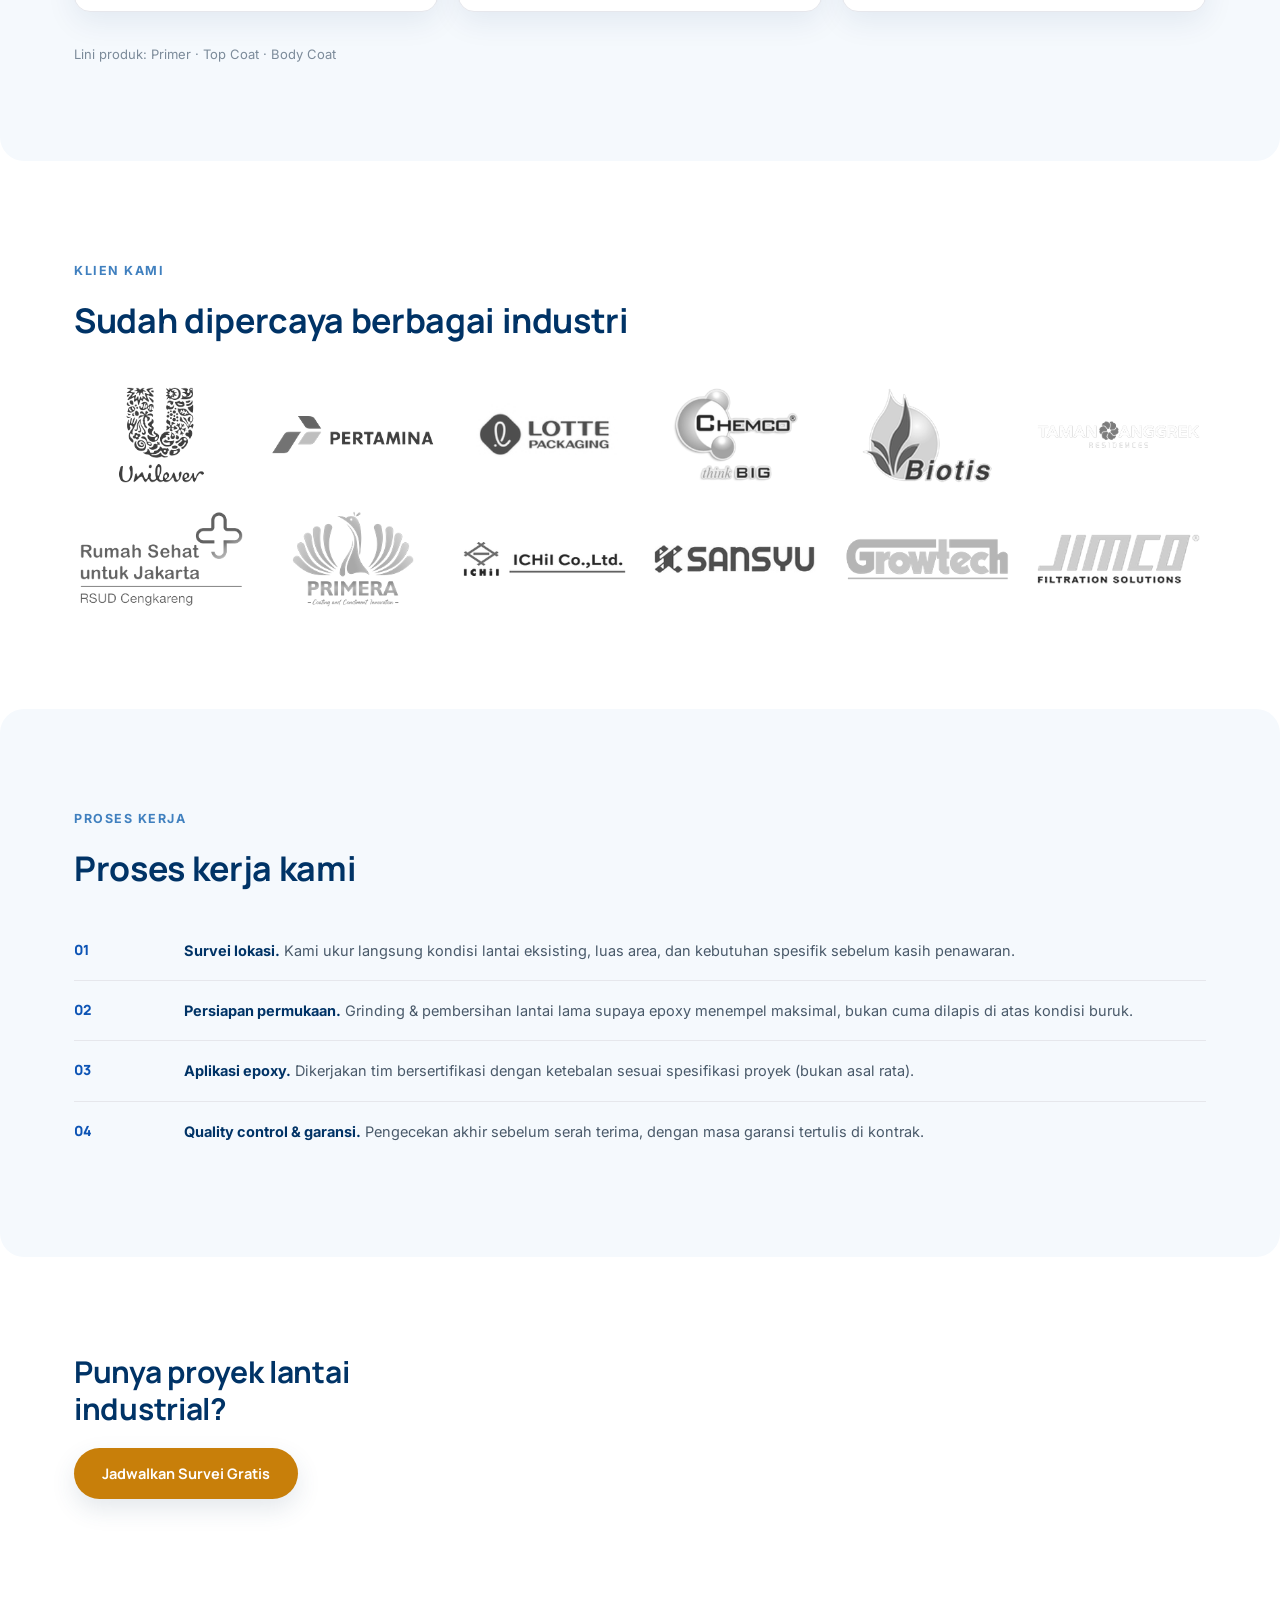
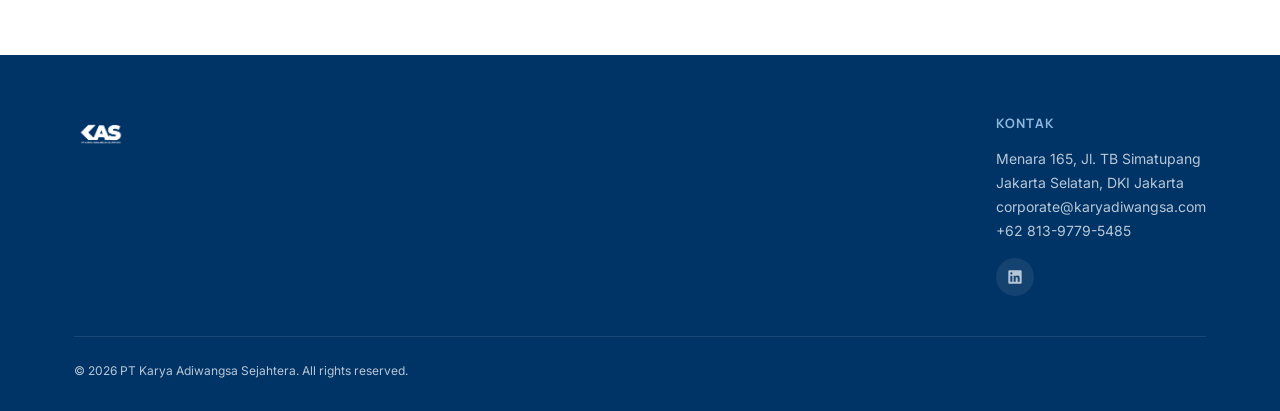
==== commit 5b93abe8: "Tambah section "Klien Kami" di halaman epoxy dengan 12 logo asli Dari Company Profile K-Paint Handbo" ====
--- a/epoxy-flooring.html
+++ b/epoxy-flooring.html
@@ -92,6 +92,34 @@
   </div>
 </section>
 
+<!-- Klien Kami -->
+<section class="pad">
+  <div class="wrap">
+    <span class="label">Klien Kami</span>
+    <h2 style="margin-top:16px;font-size:clamp(24px,3.4vw,34px);max-width:26ch">Sudah dipercaya berbagai industri</h2>
+
+    <div style="display:grid;grid-template-columns:repeat(6,1fr);gap:16px;align-items:center;margin-top:40px" class="client-grid">
+      <img src="assets/clients/unilever.png" alt="Unilever" style="width:100%;height:auto;filter:grayscale(1);opacity:.85">
+      <img src="assets/clients/pertamina.png" alt="Pertamina EP Cepu" style="width:100%;height:auto;filter:grayscale(1);opacity:.85">
+      <img src="assets/clients/lotte-packaging.png" alt="Lotte Packaging" style="width:100%;height:auto;filter:grayscale(1);opacity:.85">
+      <img src="assets/clients/chemco.png" alt="Chemco Prima Mandiri" style="width:100%;height:auto;filter:grayscale(1);opacity:.85">
+      <img src="assets/clients/biotis.png" alt="Biotis" style="width:100%;height:auto;filter:grayscale(1);opacity:.85">
+      <img src="assets/clients/taman-anggrek.png" alt="Taman Anggrek Residences" style="width:100%;height:auto;filter:grayscale(1);opacity:.85">
+      <img src="assets/clients/rsud-cengkareng.png" alt="RSUD Cengkareng" style="width:100%;height:auto;filter:grayscale(1);opacity:.85">
+      <img src="assets/clients/primera.png" alt="Primera Panca Dwima" style="width:100%;height:auto;filter:grayscale(1);opacity:.85">
+      <img src="assets/clients/ichii.png" alt="Ichii Industries" style="width:100%;height:auto;filter:grayscale(1);opacity:.85">
+      <img src="assets/clients/sansyu.png" alt="Sansyu Precision" style="width:100%;height:auto;filter:grayscale(1);opacity:.85">
+      <img src="assets/clients/growtech.png" alt="Growtech" style="width:100%;height:auto;filter:grayscale(1);opacity:.85">
+      <img src="assets/clients/jimco.png" alt="Jimco Filtration Solutions" style="width:100%;height:auto;filter:grayscale(1);opacity:.85">
+    </div>
+  </div>
+</section>
+<style>
+@media (max-width: 720px) {
+  .client-grid { grid-template-columns: repeat(3, 1fr) !important; gap: 24px !important; }
+}
+</style>
+
 <!-- Proses Kerja -->
 <section class="pad section-pastel">
   <div class="wrap">
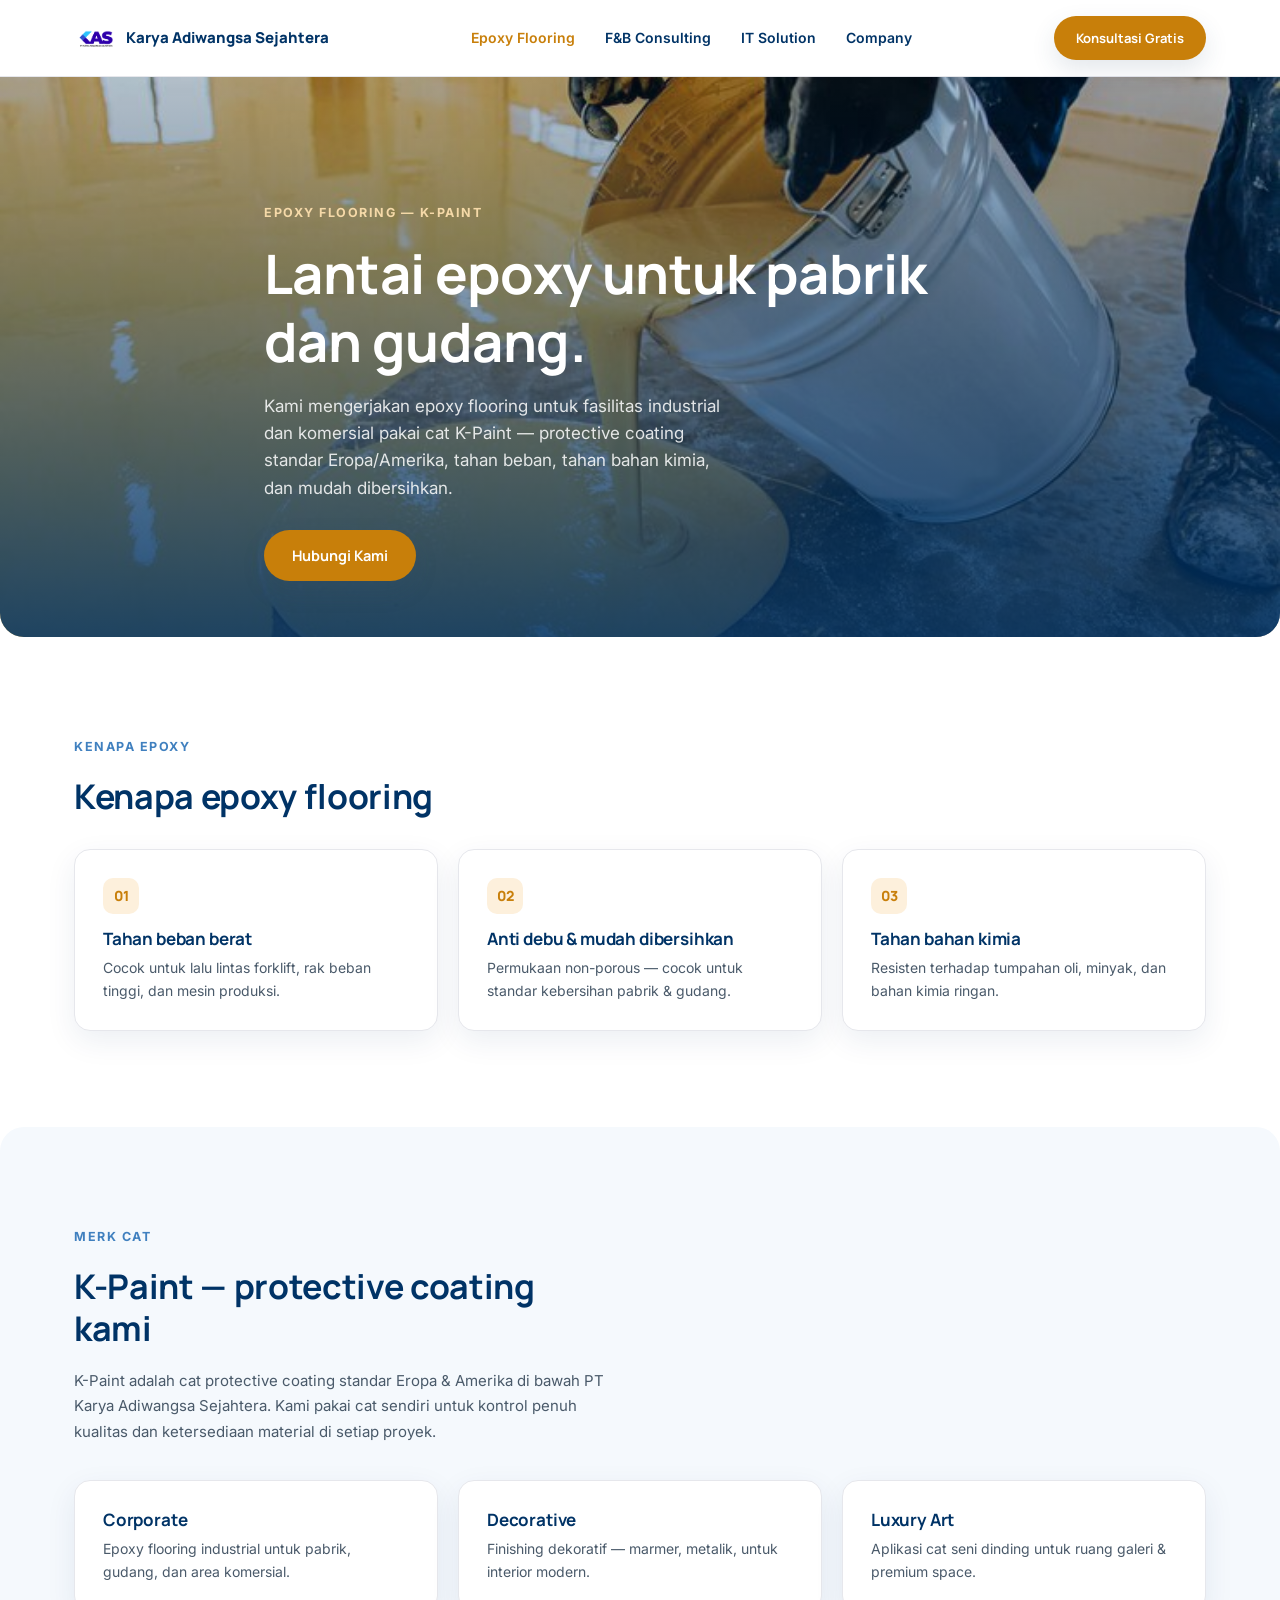
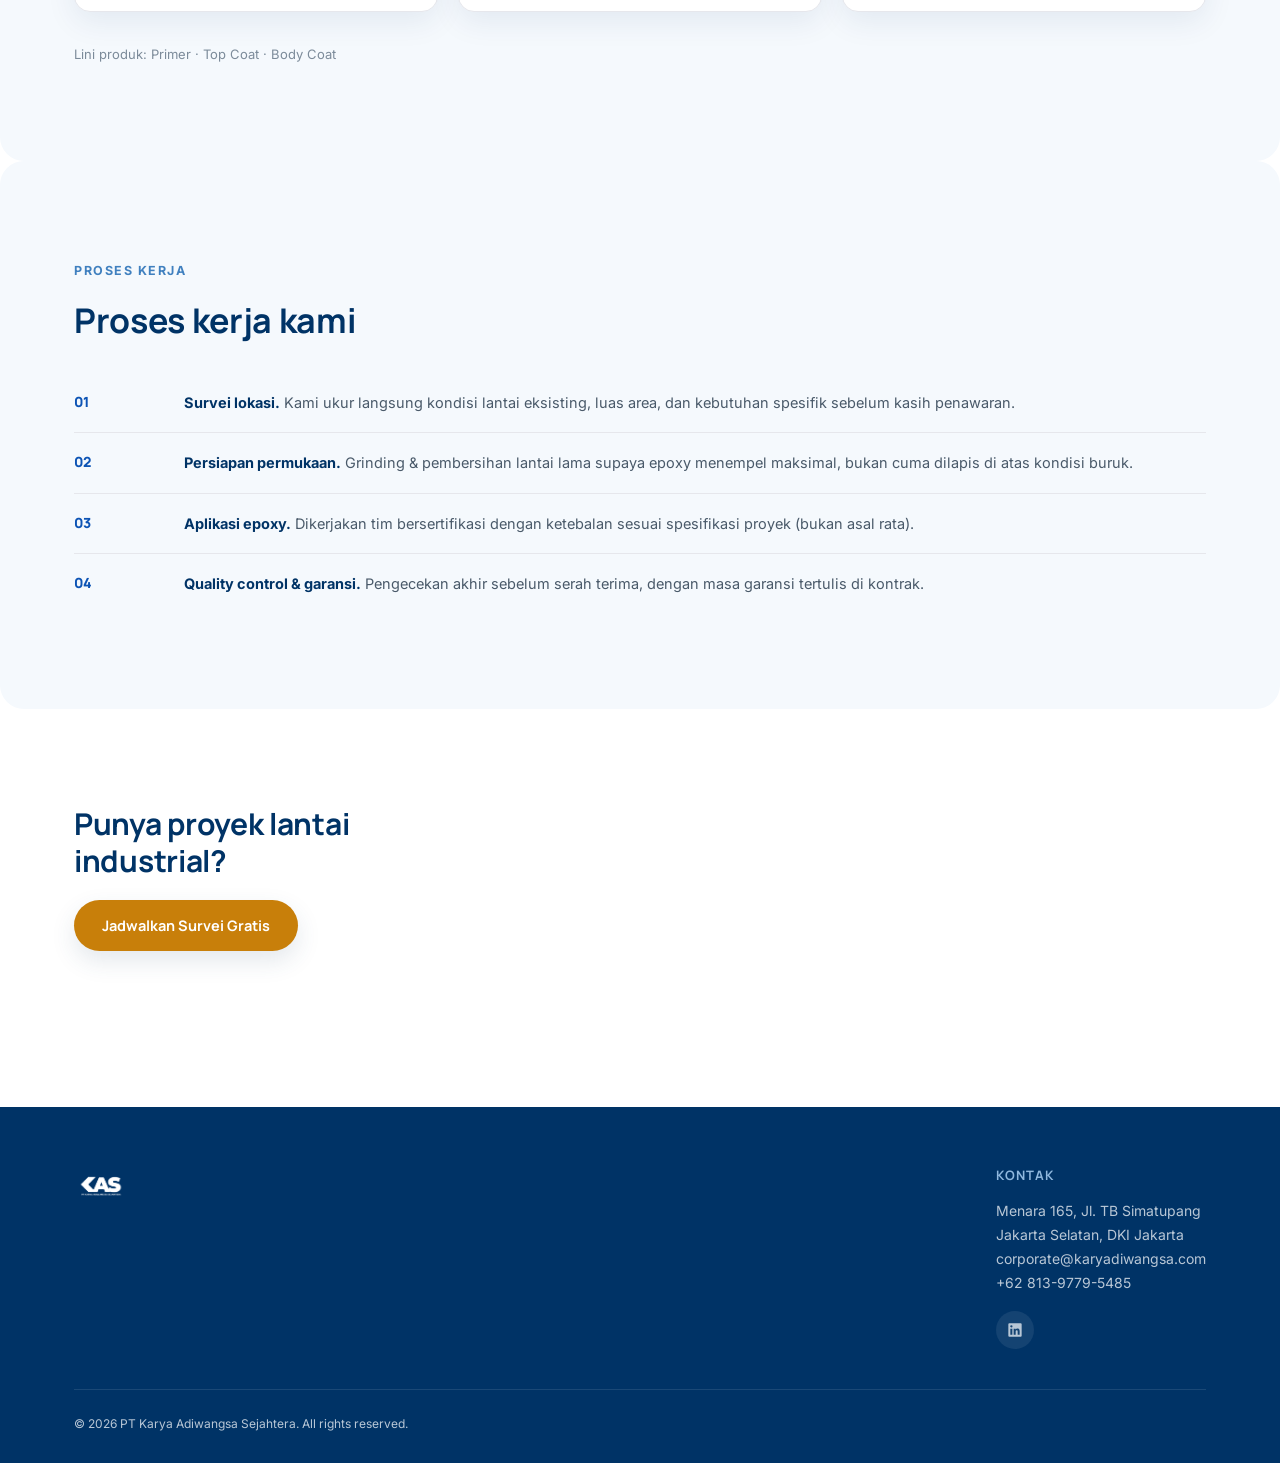
==== commit 6432825c: "Hapus section Klien Kami dari epoxy-flooring.html Cukup ditampilkan di index.html (homepage) saja se" ====
--- a/epoxy-flooring.html
+++ b/epoxy-flooring.html
@@ -92,34 +92,6 @@
   </div>
 </section>
 
-<!-- Klien Kami -->
-<section class="pad">
-  <div class="wrap">
-    <span class="label">Klien Kami</span>
-    <h2 style="margin-top:16px;font-size:clamp(24px,3.4vw,34px);max-width:26ch">Sudah dipercaya berbagai industri</h2>
-
-    <div style="display:grid;grid-template-columns:repeat(6,1fr);gap:16px;align-items:center;margin-top:40px" class="client-grid">
-      <img src="assets/clients/unilever.png" alt="Unilever" style="width:100%;height:auto;filter:grayscale(1);opacity:.85">
-      <img src="assets/clients/pertamina.png" alt="Pertamina EP Cepu" style="width:100%;height:auto;filter:grayscale(1);opacity:.85">
-      <img src="assets/clients/lotte-packaging.png" alt="Lotte Packaging" style="width:100%;height:auto;filter:grayscale(1);opacity:.85">
-      <img src="assets/clients/chemco.png" alt="Chemco Prima Mandiri" style="width:100%;height:auto;filter:grayscale(1);opacity:.85">
-      <img src="assets/clients/biotis.png" alt="Biotis" style="width:100%;height:auto;filter:grayscale(1);opacity:.85">
-      <img src="assets/clients/taman-anggrek.png" alt="Taman Anggrek Residences" style="width:100%;height:auto;filter:grayscale(1);opacity:.85">
-      <img src="assets/clients/rsud-cengkareng.png" alt="RSUD Cengkareng" style="width:100%;height:auto;filter:grayscale(1);opacity:.85">
-      <img src="assets/clients/primera.png" alt="Primera Panca Dwima" style="width:100%;height:auto;filter:grayscale(1);opacity:.85">
-      <img src="assets/clients/ichii.png" alt="Ichii Industries" style="width:100%;height:auto;filter:grayscale(1);opacity:.85">
-      <img src="assets/clients/sansyu.png" alt="Sansyu Precision" style="width:100%;height:auto;filter:grayscale(1);opacity:.85">
-      <img src="assets/clients/growtech.png" alt="Growtech" style="width:100%;height:auto;filter:grayscale(1);opacity:.85">
-      <img src="assets/clients/jimco.png" alt="Jimco Filtration Solutions" style="width:100%;height:auto;filter:grayscale(1);opacity:.85">
-    </div>
-  </div>
-</section>
-<style>
-@media (max-width: 720px) {
-  .client-grid { grid-template-columns: repeat(3, 1fr) !important; gap: 24px !important; }
-}
-</style>
-
 <!-- Proses Kerja -->
 <section class="pad section-pastel">
   <div class="wrap">
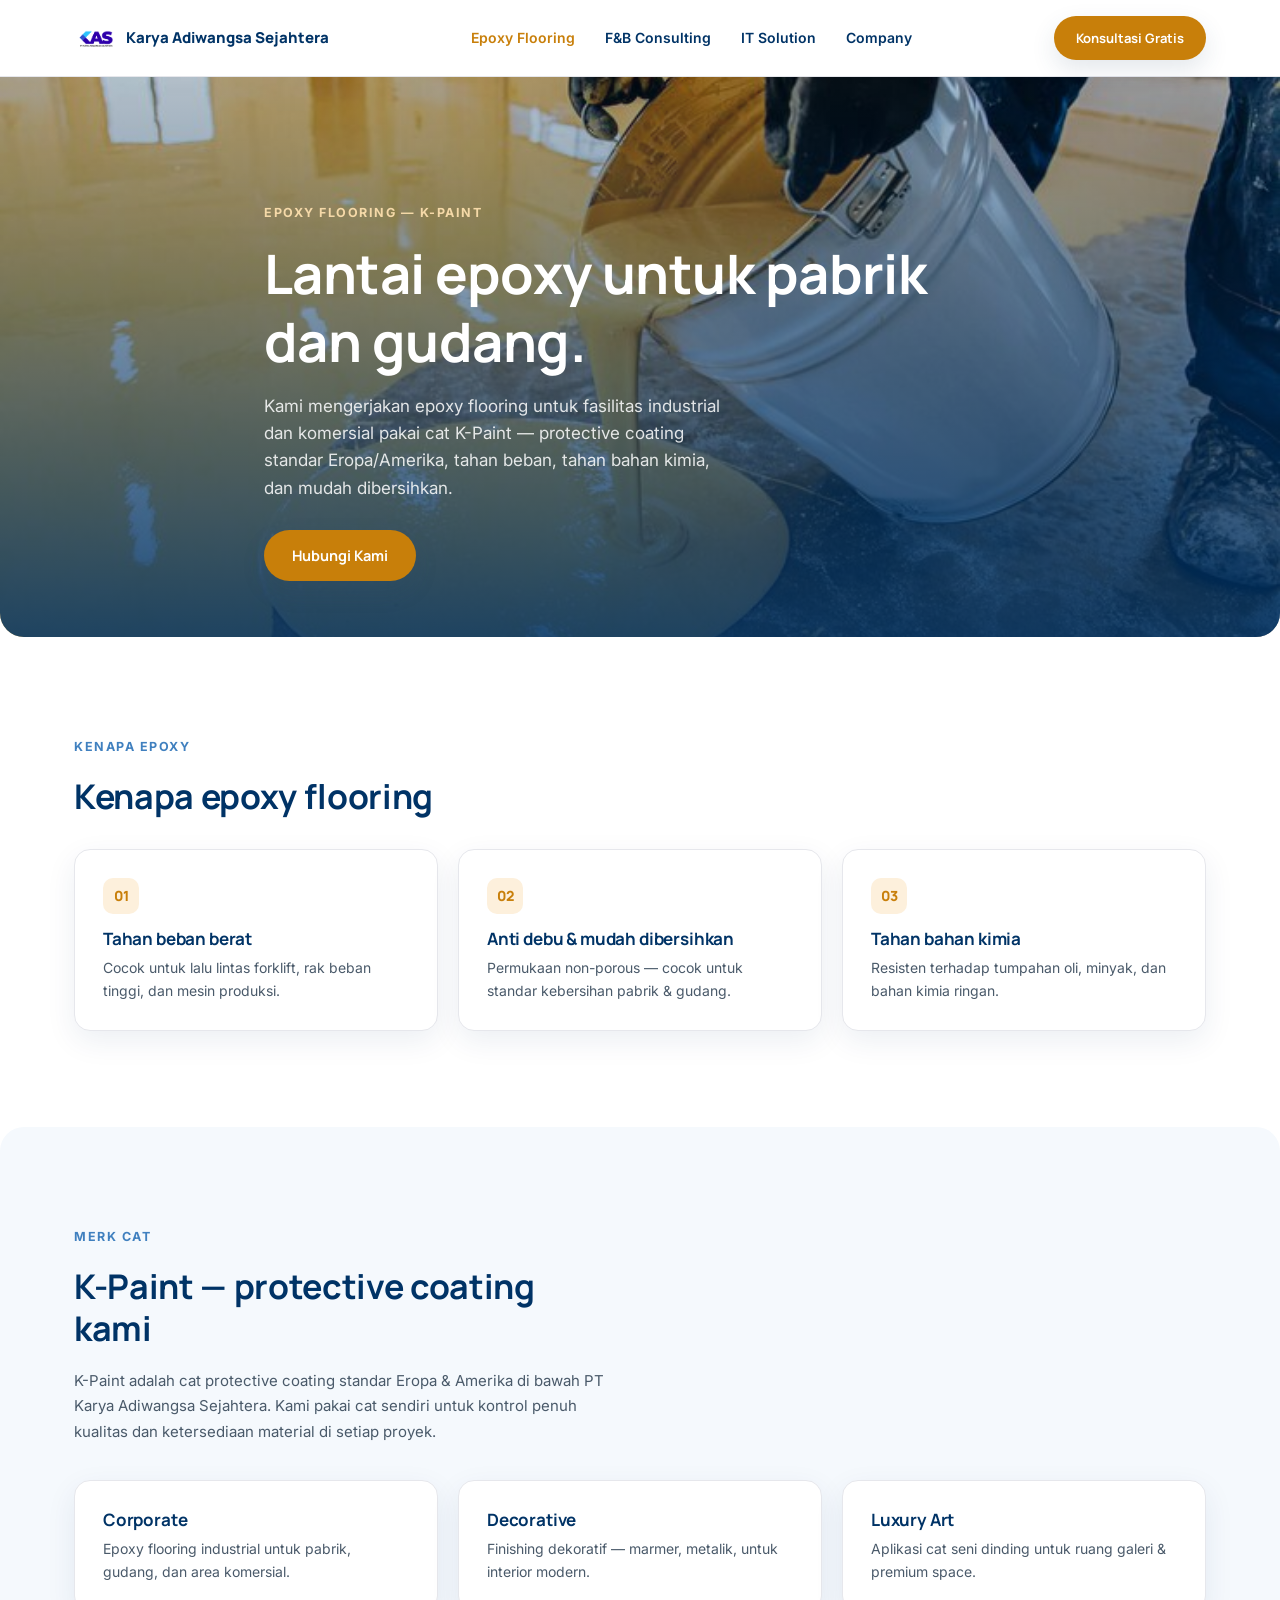
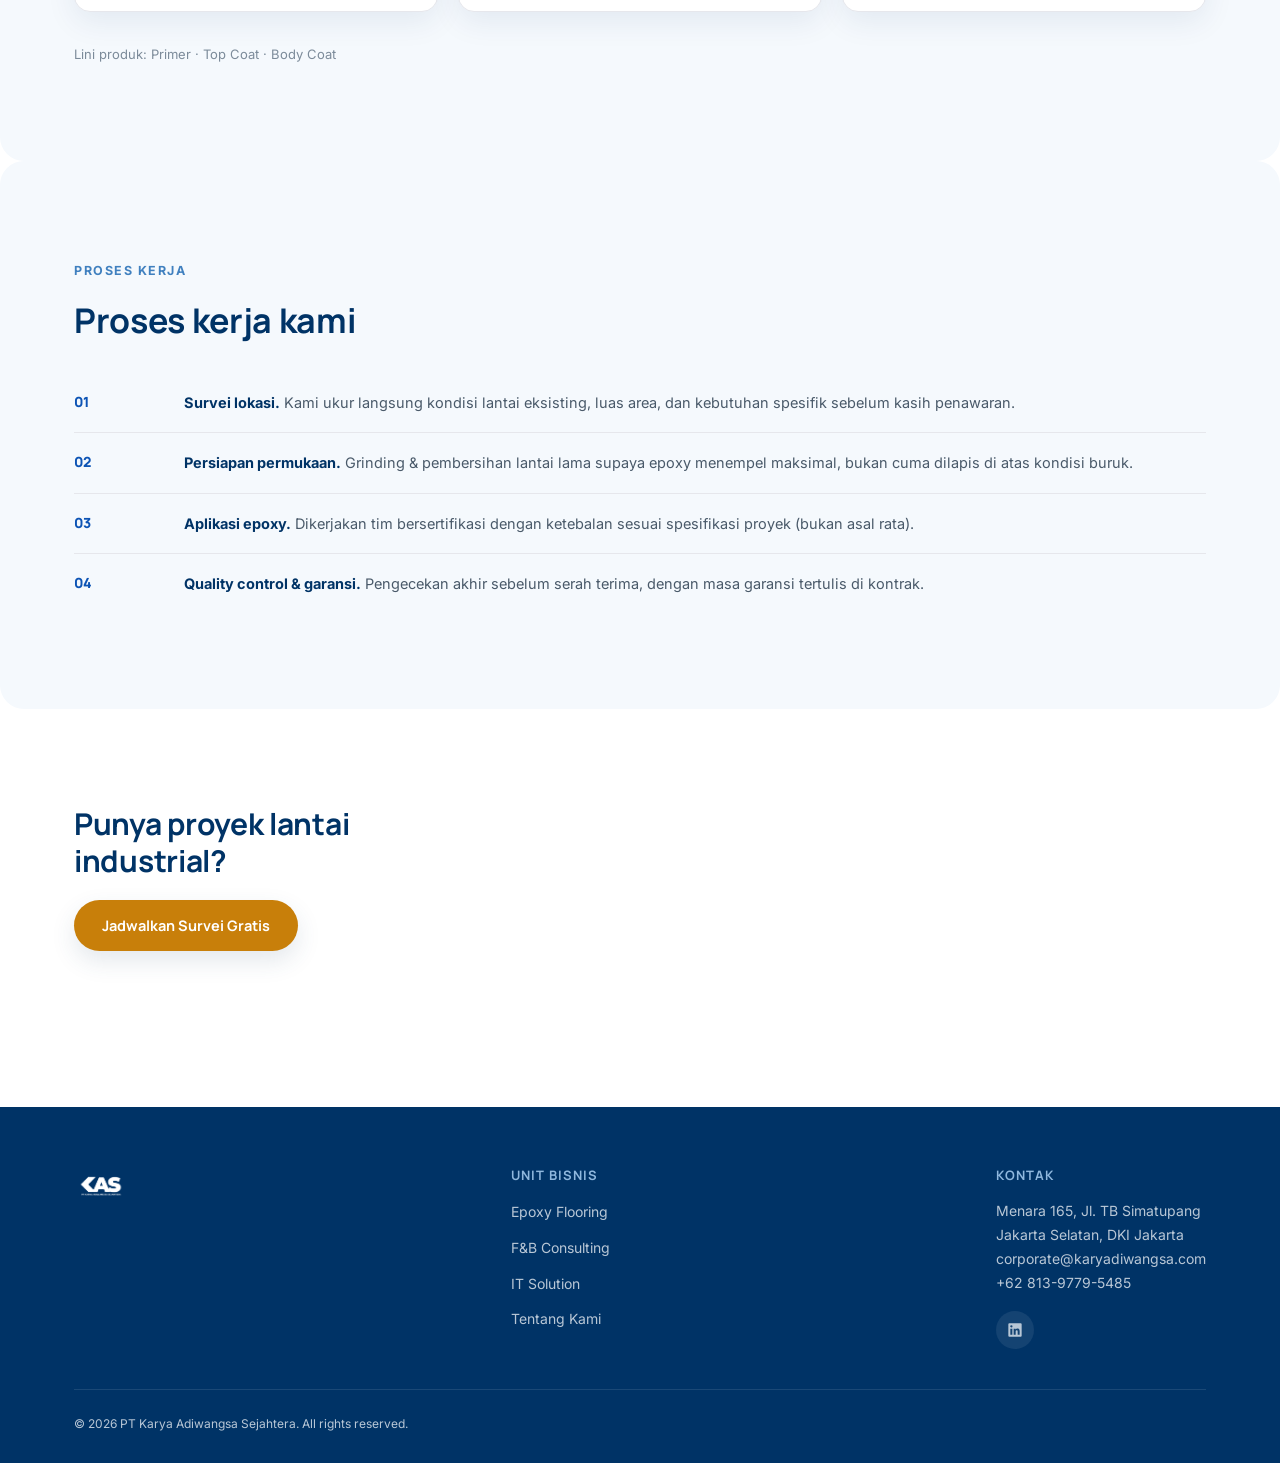
==== commit bff9444b: "Footer Quick Links (semua halaman) + tech visual & portfolio (IT Solution) Bos: footer masih kosong " ====
--- a/epoxy-flooring.html
+++ b/epoxy-flooring.html
@@ -133,6 +133,15 @@
       <div>
         <img src="assets/Logo-06.png" style="height:36px;filter:brightness(0) invert(1)" alt="Karya Adiwangsa Sejahtera">
       </div>
+      <div class="footerLinks">
+        <h4>Unit Bisnis</h4>
+        <ul>
+          <li><a href="epoxy-flooring.html">Epoxy Flooring</a></li>
+          <li><a href="fnb-consulting.html">F&amp;B Consulting</a></li>
+          <li><a href="it-solution.html">IT Solution</a></li>
+          <li><a href="index.html#company">Tentang Kami</a></li>
+        </ul>
+      </div>
       <div class="footerContact">
         <h4>Kontak</h4>
         <p>Menara 165, Jl. TB Simatupang<br>Jakarta Selatan, DKI Jakarta<br>corporate@karyadiwangsa.com<br>+62 813-9779-5485</p>
--- a/assets/style.css
+++ b/assets/style.css
@@ -328,12 +328,14 @@
 .person .rl { font-size: 12.5px; color: var(--primary); font-weight: 600; }
 .person .remit { font-size: 13.5px; color: var(--body); margin-top: 8px; }
 
-/* ── footer: 2 kolom, sesuai struktur asli GS (BUKAN 3 kolom+link unit) ── */
+/* ── footer: 3 kolom (logo, quick links, kontak) ── */
 footer { background: var(--navy); color: #B8C7D6; margin-top: 60px; }
 footer a { color: #B8C7D6; text-decoration: none; }
 footer a:hover { color: #fff; }
 .footerInner { display: flex; flex-wrap: wrap; justify-content: space-between; gap: 40px; }
-.footerContact h4 { color: #8FB8DE; font-size: 13px; letter-spacing: .08em; text-transform: uppercase; margin-bottom: 16px; }
+.footerLinks h4, .footerContact h4 { color: #8FB8DE; font-size: 13px; letter-spacing: .08em; text-transform: uppercase; margin-bottom: 16px; }
+.footerLinks ul { list-style: none; margin: 0; padding: 0; display: flex; flex-direction: column; gap: 10px; }
+.footerLinks a { font-size: 14px; transition: color .15s; }
 .footerContact p { font-size: 14px; line-height: 1.7; }
 .footerSocial { display: flex; gap: 12px; margin-top: 16px; }
 .footerSocial a {
@@ -347,3 +349,61 @@
 /* ── fade-up animation ── */
 @keyframes fadeUp { from { opacity: 0; transform: translateY(16px); } to { opacity: 1; transform: translateY(0); } }
 .fade-up { animation: fadeUp .7s ease-out both; }
+
+/* ── Tech Stack badges (IT Solution only) ── */
+.techStack { display: flex; flex-wrap: wrap; gap: 10px; margin-top: 28px; }
+.techBadge {
+  display: inline-flex; align-items: center; gap: 8px;
+  background: #0d1b2a; color: #A8CBEE;
+  border: 1px solid rgba(168,203,238,0.2);
+  border-radius: 999px; padding: 8px 16px;
+  font-family: 'Courier New', monospace; font-size: 12.5px; font-weight: 600;
+}
+.techBadge::before { content: '▹'; color: var(--it); }
+
+/* ── Portfolio / case study cards (IT Solution) ── */
+.portfolio-grid { display: grid; gap: 20px; grid-template-columns: 1fr; margin-top: 40px; }
+@media(min-width: 700px){ .portfolio-grid { grid-template-columns: repeat(2, 1fr); } }
+.portfolio-card {
+  background: #0d1b2a; border-radius: var(--radius-md);
+  padding: 28px; position: relative; overflow: hidden;
+  border: 1px solid rgba(168,203,238,0.12);
+}
+.portfolio-card::before {
+  content: ''; position: absolute; top: 0; left: 0; right: 0; height: 3px;
+  background: linear-gradient(90deg, var(--it), #4FC3F7);
+}
+.portfolio-card .pf-tag {
+  display: inline-block; font-family: 'Courier New', monospace; font-size: 11px;
+  color: #4FC3F7; letter-spacing: .05em; text-transform: uppercase;
+  margin-bottom: 12px;
+}
+.portfolio-card h3 { color: #fff; font-size: 18px; }
+.portfolio-card p { color: #9CB4CC; font-size: 13.5px; margin-top: 10px; line-height: 1.65; }
+.portfolio-card .pf-stack {
+  display: flex; flex-wrap: wrap; gap: 6px; margin-top: 16px;
+  padding-top: 16px; border-top: 1px solid rgba(168,203,238,0.12);
+}
+.portfolio-card .pf-stack span {
+  font-family: 'Courier New', monospace; font-size: 11px;
+  color: #6B8AAE; background: rgba(168,203,238,0.08);
+  padding: 4px 10px; border-radius: 6px;
+}
+
+/* ── Terminal/code mockup decorative element (hero IT Solution) ── */
+.codeMockup {
+  background: #0d1b2a; border-radius: var(--radius-md);
+  padding: 20px 22px; font-family: 'Courier New', monospace; font-size: 13px;
+  border: 1px solid rgba(168,203,238,0.15);
+  box-shadow: var(--shadow-card);
+  max-width: 420px;
+}
+.codeMockup .dots { display: flex; gap: 6px; margin-bottom: 14px; }
+.codeMockup .dots span { width: 10px; height: 10px; border-radius: 50%; }
+.codeMockup .dots span:nth-child(1) { background: #FF5F56; }
+.codeMockup .dots span:nth-child(2) { background: #FFBD2E; }
+.codeMockup .dots span:nth-child(3) { background: #27C93F; }
+.codeMockup .line { color: #6B8AAE; line-height: 1.9; white-space: pre; }
+.codeMockup .line .kw { color: #4FC3F7; }
+.codeMockup .line .str { color: #A8E6A3; }
+.codeMockup .line .cm { color: #4A5A6A; }
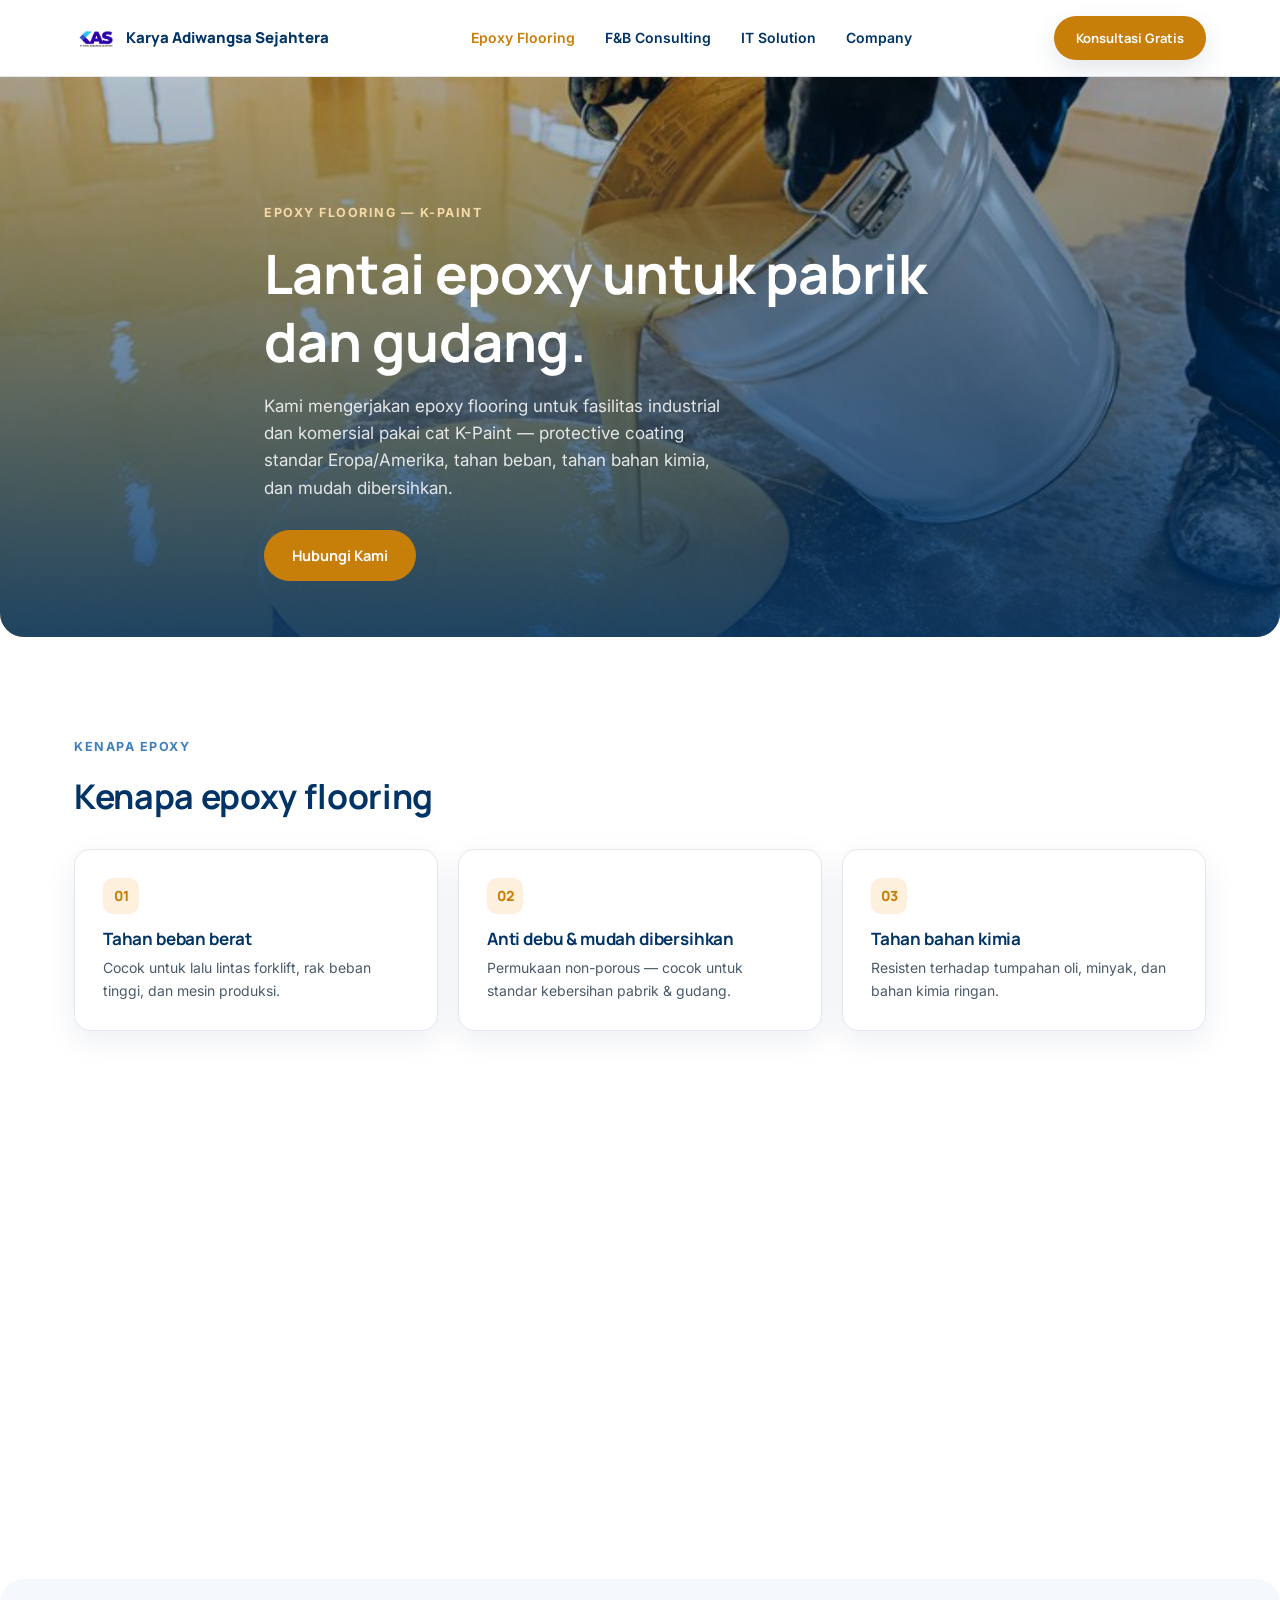
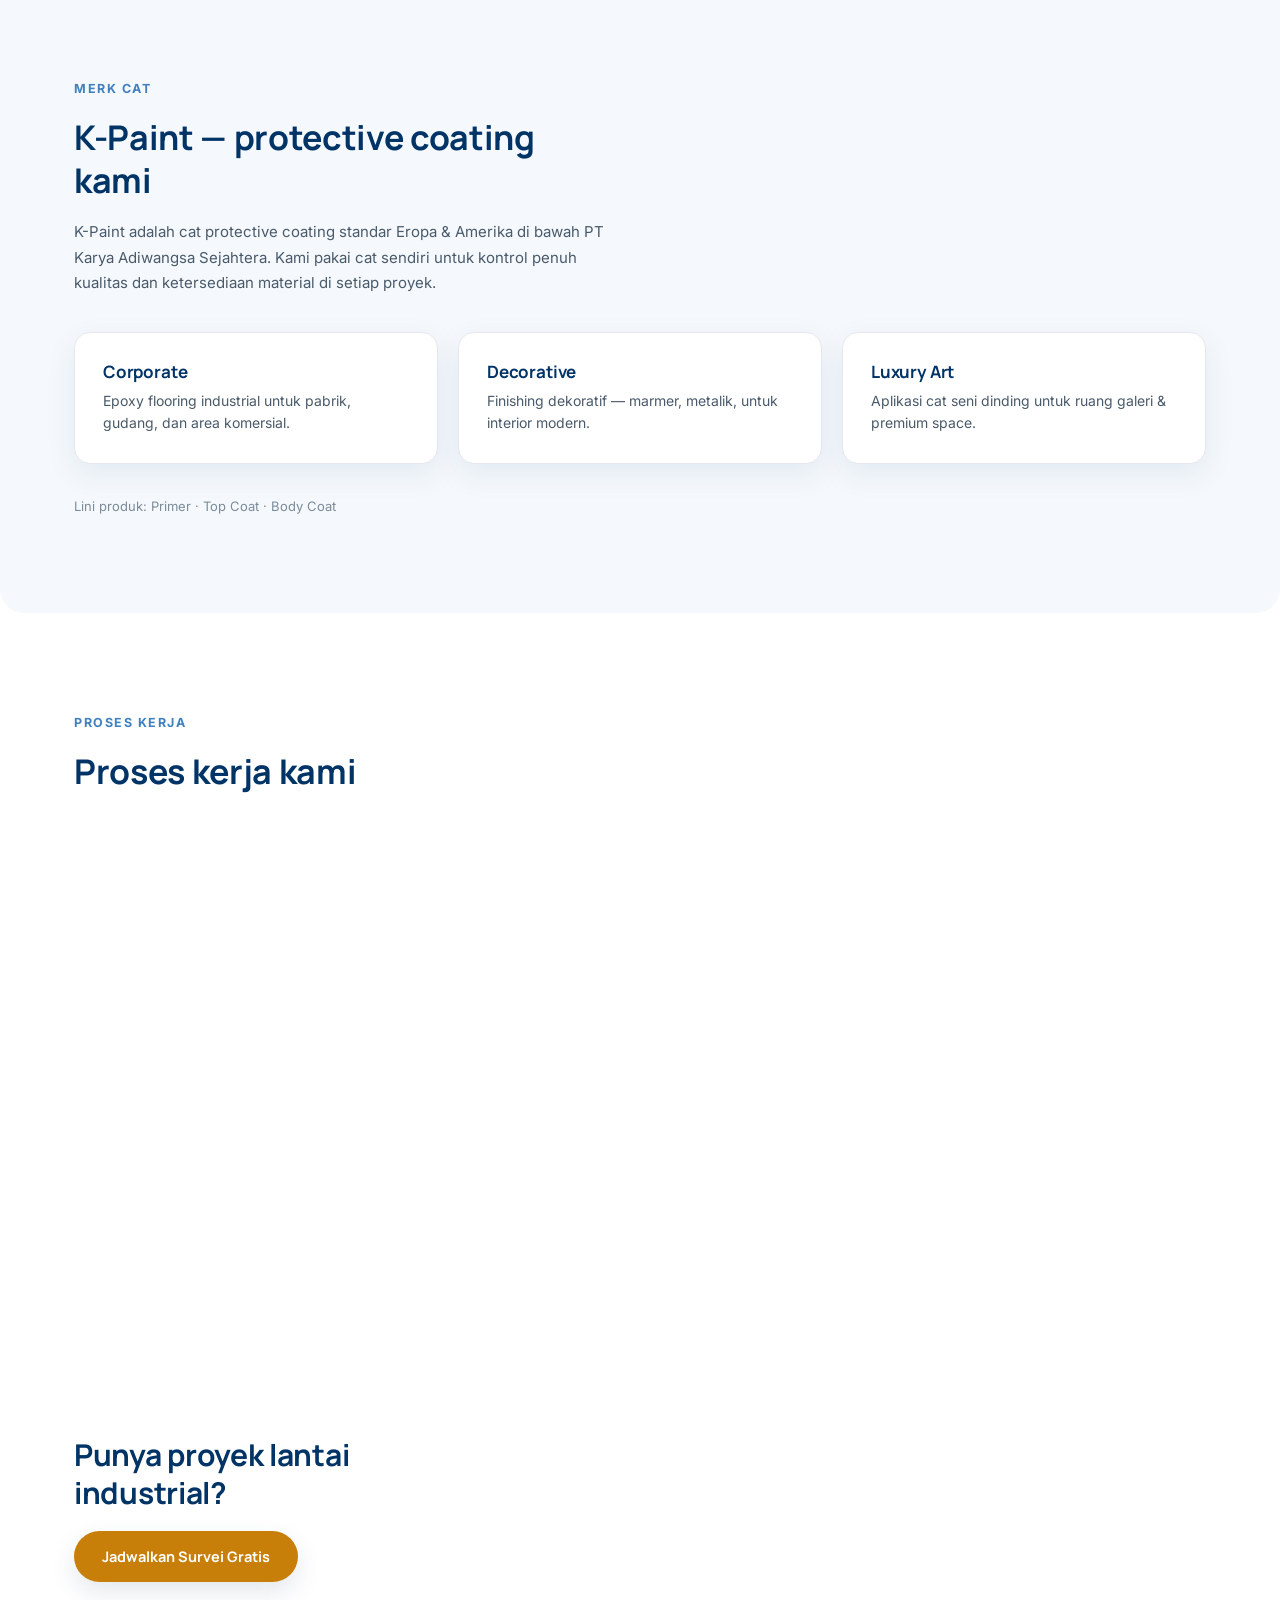
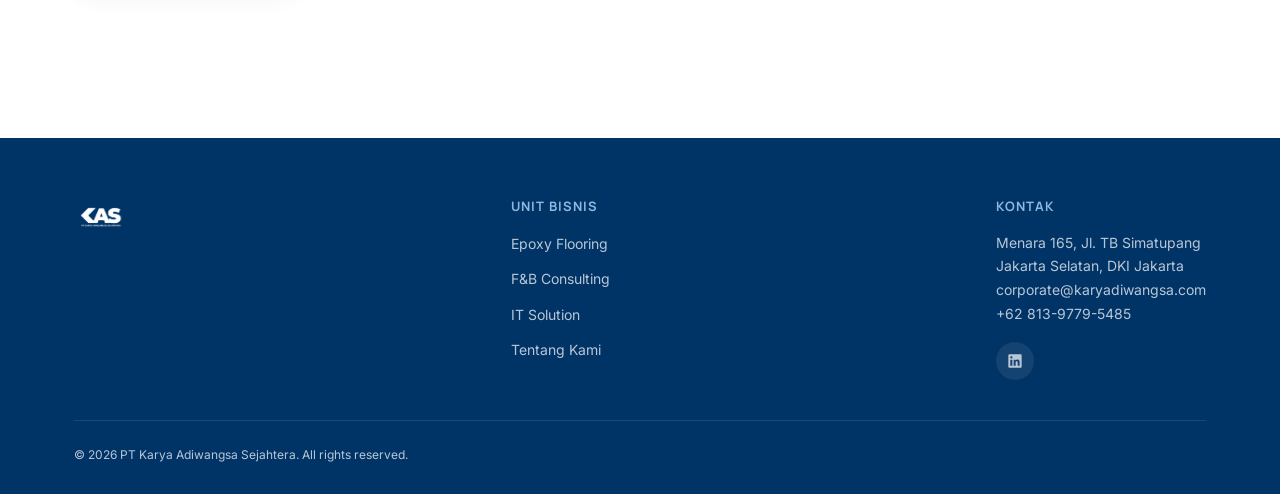
==== commit c6fec401: "Rombak visual: sebar foto ke semua section di 4 halaman (bukan cuma hero) Bos: "rombak total desain " ====
--- a/epoxy-flooring.html
+++ b/epoxy-flooring.html
@@ -63,6 +63,15 @@
         <p>Resisten terhadap tumpahan oli, minyak, dan bahan kimia ringan.</p>
       </div>
     </div>
+
+    <div class="splitRow reveal-init" data-reveal>
+      <div class="splitImg"><img src="assets/epoxy-before-floor.jpg" alt="Lantai beton sebelum dilapis epoxy"></div>
+      <div class="splitText">
+        <span class="label">Sebelum Epoxy</span>
+        <h3 style="margin-top:12px">Lantai beton mentah bukan solusi jangka panjang</h3>
+        <p>Lantai beton polos gampang berdebu, menyerap tumpahan oli/kimia, dan retak di titik beban berat. Semua masalah ini yang kami selesaikan lewat lapisan epoxy sesuai spesifikasi lapangan — bukan sekadar dicat ulang di atas kondisi buruk.</p>
+      </div>
+    </div>
   </div>
 </section>
 
@@ -93,28 +102,33 @@
 </section>
 
 <!-- Proses Kerja -->
-<section class="pad section-pastel">
+<section class="pad">
   <div class="wrap">
     <span class="label">Proses Kerja</span>
     <h2 style="margin-top:16px;font-size:clamp(24px,3.4vw,34px);max-width:22ch">Proses kerja kami</h2>
-    <ol class="timeline">
-      <li>
-        <span class="when">01</span>
-        <div class="desc"><b>Survei lokasi.</b> Kami ukur langsung kondisi lantai eksisting, luas area, dan kebutuhan spesifik sebelum kasih penawaran.</div>
-      </li>
-      <li>
-        <span class="when">02</span>
-        <div class="desc"><b>Persiapan permukaan.</b> Grinding &amp; pembersihan lantai lama supaya epoxy menempel maksimal, bukan cuma dilapis di atas kondisi buruk.</div>
-      </li>
-      <li>
-        <span class="when">03</span>
-        <div class="desc"><b>Aplikasi epoxy.</b> Dikerjakan tim bersertifikasi dengan ketebalan sesuai spesifikasi proyek (bukan asal rata).</div>
-      </li>
-      <li>
-        <span class="when">04</span>
-        <div class="desc"><b>Quality control &amp; garansi.</b> Pengecekan akhir sebelum serah terima, dengan masa garansi tertulis di kontrak.</div>
-      </li>
-    </ol>
+    <div class="splitRow reverse reveal-init" data-reveal>
+      <div class="splitImg"><img src="assets/epoxy-industrial.jpg" alt="Struktur fasilitas industrial"></div>
+      <div class="splitText">
+        <ol class="timeline" style="margin-top:0">
+          <li style="padding-block:14px">
+            <span class="when">01</span>
+            <div class="desc"><b>Survei lokasi.</b> Kami ukur langsung kondisi lantai eksisting, luas area, dan kebutuhan spesifik sebelum kasih penawaran.</div>
+          </li>
+          <li style="padding-block:14px">
+            <span class="when">02</span>
+            <div class="desc"><b>Persiapan permukaan.</b> Grinding &amp; pembersihan lantai lama supaya epoxy menempel maksimal, bukan cuma dilapis di atas kondisi buruk.</div>
+          </li>
+          <li style="padding-block:14px">
+            <span class="when">03</span>
+            <div class="desc"><b>Aplikasi epoxy.</b> Dikerjakan tim bersertifikasi dengan ketebalan sesuai spesifikasi proyek (bukan asal rata).</div>
+          </li>
+          <li style="padding-block:14px">
+            <span class="when">04</span>
+            <div class="desc"><b>Quality control &amp; garansi.</b> Pengecekan akhir sebelum serah terima, dengan masa garansi tertulis di kontrak.</div>
+          </li>
+        </ol>
+      </div>
+    </div>
   </div>
 </section>
 
--- a/assets/style.css
+++ b/assets/style.css
@@ -346,9 +346,111 @@
 .footerSocial a:hover { background: rgba(255,255,255,0.16); }
 .footerBottom { border-top: 1px solid rgba(255,255,255,0.1); margin-top: 40px; padding-top: 24px; display: flex; flex-wrap: wrap; justify-content: space-between; gap: 12px; font-size: 12px; }
 
+/* ── Network background section (dark, Framer-inspired) ──
+   Canvas particle-network murni vanilla JS, tanpa library eksternal (tsParticles/particles.js
+   sengaja tidak dipakai supaya web tetap 100% static tanpa dependency tambahan). Titik-titik
+   terhubung garis merepresentasikan sistem IoT/network -- relevan ke unit IT Solution KAS
+   (CCTV, akses kontrol, sensor terhubung), bukan sekadar dekorasi. */
+.networkSection {
+  position: relative;
+  background: #05080d;
+  border-radius: var(--radius-lg);
+  overflow: hidden;
+  padding-block: clamp(64px, 10vw, 120px);
+}
+.networkSection canvas {
+  position: absolute; inset: 0; width: 100%; height: 100%;
+  display: block;
+}
+.networkSection .wrap {
+  position: relative; z-index: 2;
+  text-align: center;
+}
+.networkSection .label { color: #4FC3F7; }
+.networkSection h2 { color: #fff; max-width: 20ch; margin-inline: auto; }
+.networkSection p { color: #9CB4CC; max-width: 52ch; margin-inline: auto; margin-top: 18px; font-size: 15.5px; line-height: 1.7; }
+.networkSection .netStats {
+  display: grid; grid-template-columns: repeat(3, 1fr); gap: 24px;
+  margin-top: 48px; max-width: 640px; margin-inline: auto;
+}
+.networkSection .netStat { border-top: 1px solid rgba(168,203,238,0.15); padding-top: 16px; }
+.networkSection .netStat .num { font-family: var(--display); font-weight: 800; font-size: clamp(26px,3.4vw,36px); color: #fff; }
+.networkSection .netStat .lbl { font-size: 12.5px; color: #6B8AAE; margin-top: 6px; letter-spacing: .04em; }
+@media (prefers-reduced-motion: reduce) {
+  .networkSection canvas { display: none; }
+}
+
 /* ── fade-up animation ── */
+
+/* ── Split zigzag: teks-foto alternating, dipakai di halaman unit bisnis (Epoxy/F&B/IT)
+   supaya tiap section punya foto, bukan cuma hero. Urutan DOM TIDAK dibalik (foto/teks
+   tetap urutan natural di HTML) -- pembalikan visual kiri-kanan murni via CSS grid
+   `order`, supaya screen-reader/tab-order tetap logis. ── */
+.splitRow {
+  display: grid; gap: clamp(28px, 5vw, 56px);
+  grid-template-columns: 1fr; align-items: center;
+  margin-top: 48px;
+}
+@media(min-width: 860px){ .splitRow { grid-template-columns: 1fr 1fr; } }
+.splitRow .splitImg { border-radius: var(--radius-lg); overflow: hidden; box-shadow: var(--shadow-card); }
+.splitRow .splitImg img { width: 100%; height: 100%; object-fit: cover; display: block; aspect-ratio: 4/3; }
+.splitRow .splitText h3 { font-size: clamp(19px,2.2vw,24px); margin-bottom: 12px; }
+.splitRow .splitText p { font-size: 14.5px; line-height: 1.7; color: var(--body); }
+.splitRow.reverse .splitImg { order: 2; }
+.splitRow.reverse .splitText { order: 1; }
+@media(min-width: 860px){
+  .splitRow.reverse .splitImg { order: 1; }
+  .splitRow.reverse .splitText { order: 2; }
+}
+
 @keyframes fadeUp { from { opacity: 0; transform: translateY(16px); } to { opacity: 1; transform: translateY(0); } }
 .fade-up { animation: fadeUp .7s ease-out both; }
+
+/* ── Scroll reveal (safe pattern): class ditambah via JS SETELAH load, jadi kalau JS gagal
+   total elemen tetap default visible (tidak pernah stuck opacity:0). Cuma section yg jauh
+   di bawah fold yg dikasih efek ini -- section awal (hero, whoStrip) sudah punya animasi
+   sendiri saat load. ── */
+.reveal-init { opacity: 0; transform: translateY(28px); transition: opacity .7s cubic-bezier(.25,1,.5,1), transform .7s cubic-bezier(.25,1,.5,1); }
+.reveal-init.reveal-in { opacity: 1; transform: translateY(0); }
+
+/* stagger utk grid/list -- container SENDIRI tetap terlihat (opacity 1), cuma anak-anaknya
+   yg animasi satu-satu. .reveal-stagger override base .reveal-init supaya container-nya
+   sendiri tidak ikut ke-hide. */
+.reveal-stagger.reveal-init { opacity: 1; transform: none; transition: none; }
+.reveal-stagger.reveal-init > * { opacity: 0; transform: translateY(20px); transition: opacity .6s cubic-bezier(.25,1,.5,1), transform .6s cubic-bezier(.25,1,.5,1), filter .3s ease; }
+.reveal-stagger.reveal-init.reveal-in > * { opacity: 1; transform: translateY(0); }
+.reveal-stagger.reveal-init.reveal-in > *:nth-child(1){ transition-delay: 0s; }
+.reveal-stagger.reveal-init.reveal-in > *:nth-child(2){ transition-delay: .08s; }
+.reveal-stagger.reveal-init.reveal-in > *:nth-child(3){ transition-delay: .16s; }
+.reveal-stagger.reveal-init.reveal-in > *:nth-child(4){ transition-delay: .24s; }
+.reveal-stagger.reveal-init.reveal-in > *:nth-child(5){ transition-delay: .32s; }
+.reveal-stagger.reveal-init.reveal-in > *:nth-child(6){ transition-delay: .40s; }
+.reveal-stagger.reveal-init.reveal-in > *:nth-child(n+7){ transition-delay: .46s; }
+
+@media (prefers-reduced-motion: reduce) {
+  .reveal-init, .reveal-stagger.reveal-init > * { opacity: 1 !important; transform: none !important; transition: none !important; }
+}
+
+/* ── Micro-interactions: pledge card hover lift ── */
+.pledge { transition: transform .25s ease, box-shadow .25s ease; }
+.pledge:hover { transform: translateY(-4px); box-shadow: var(--shadow-card); }
+
+/* ── Client logo: opacity default di CSS (bukan inline) supaya reveal animation
+   & hover transition bisa jalan -- grayscale -> warna asli saat hover, sedikit membesar ── */
+.client-logo { opacity: .85; transition: filter .3s ease, opacity .3s ease, transform .3s ease; }
+.client-logo:hover { filter: grayscale(0); opacity: 1; transform: scale(1.05); }
+
+/* ── Nav link underline slide-in ── */
+.navlinks a { position: relative; }
+.navlinks a::after {
+  content: ''; position: absolute; left: 0; right: 100%; bottom: -6px; height: 2px;
+  background: var(--blue); transition: right .25s cubic-bezier(.25,1,.5,1);
+}
+.navlinks a:hover::after { right: 0; }
+
+/* ── CTA contact box: subtle glow on hover ── */
+#contact > .wrap > div { transition: box-shadow .3s ease; }
+#contact > .wrap > div:hover { box-shadow: 0 20px 60px rgba(0,51,102,0.35); }
 
 /* ── Tech Stack badges (IT Solution only) ── */
 .techStack { display: flex; flex-wrap: wrap; gap: 10px; margin-top: 28px; }
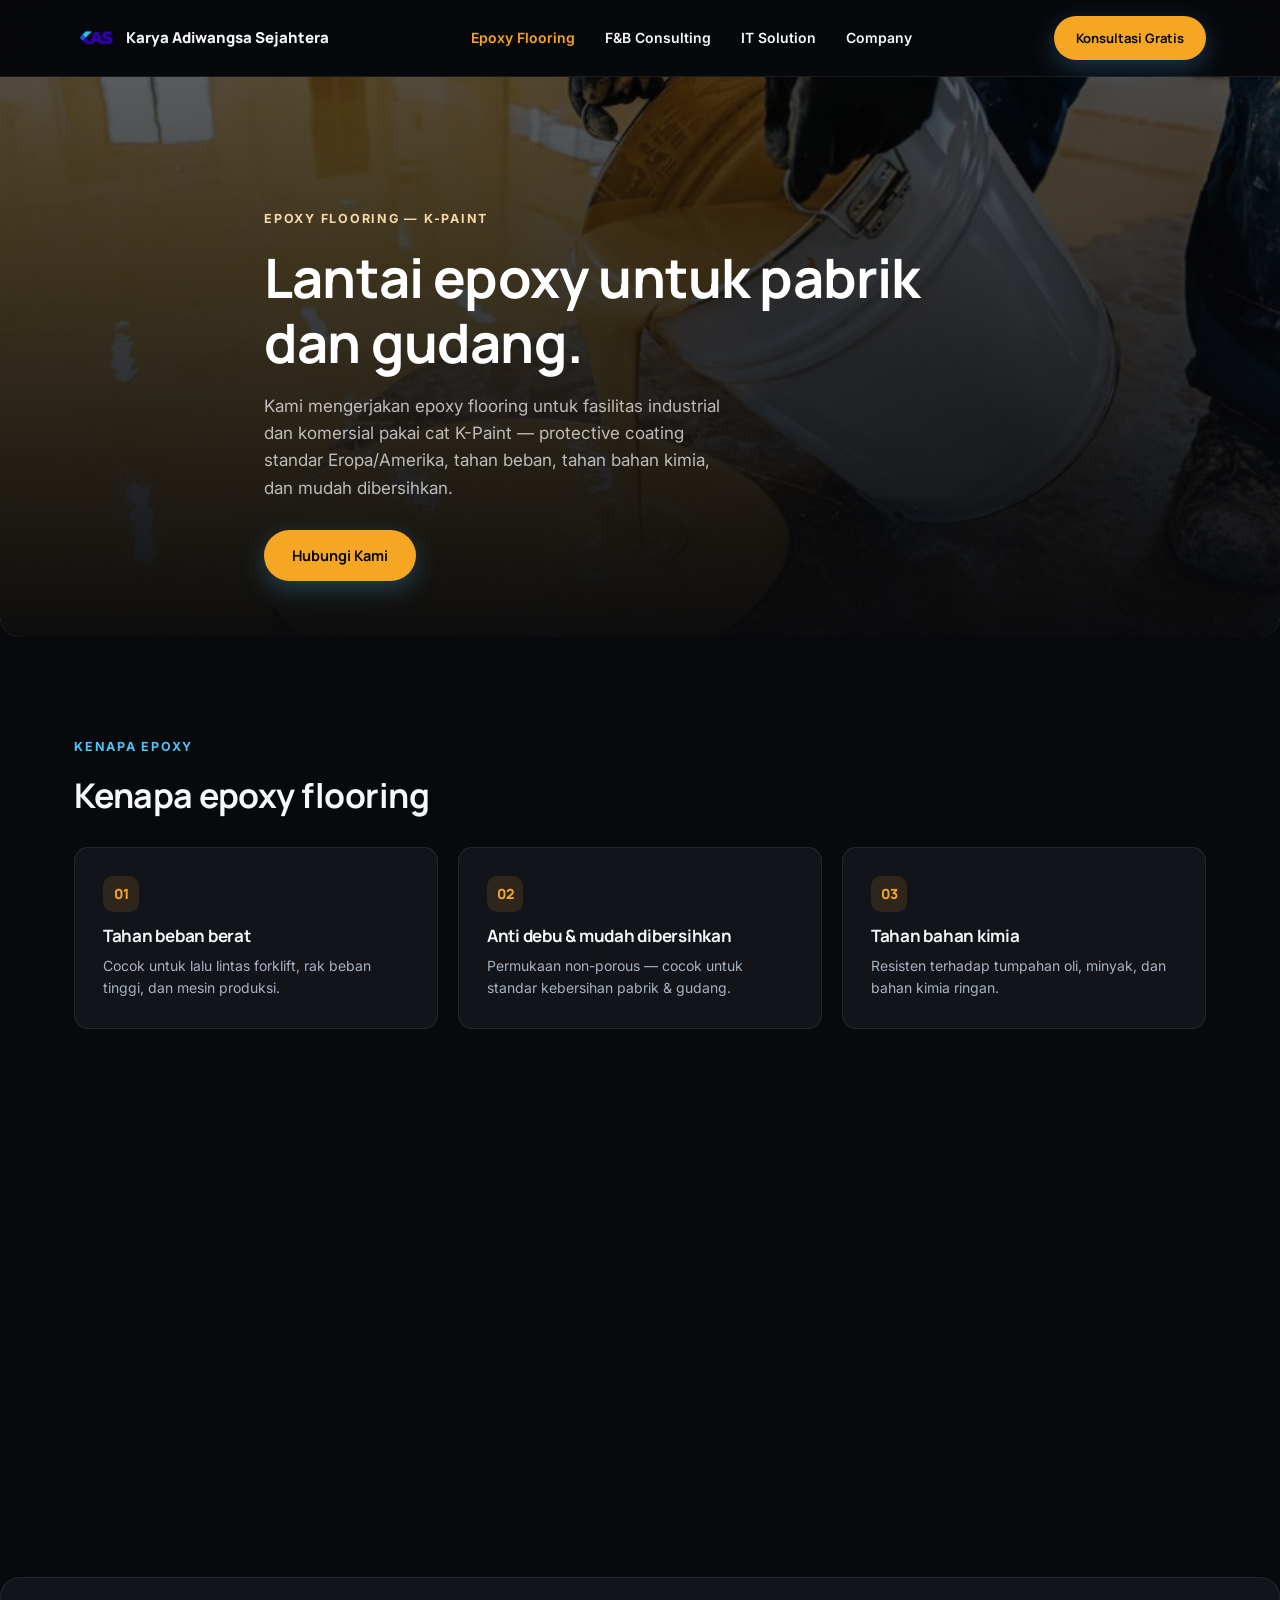
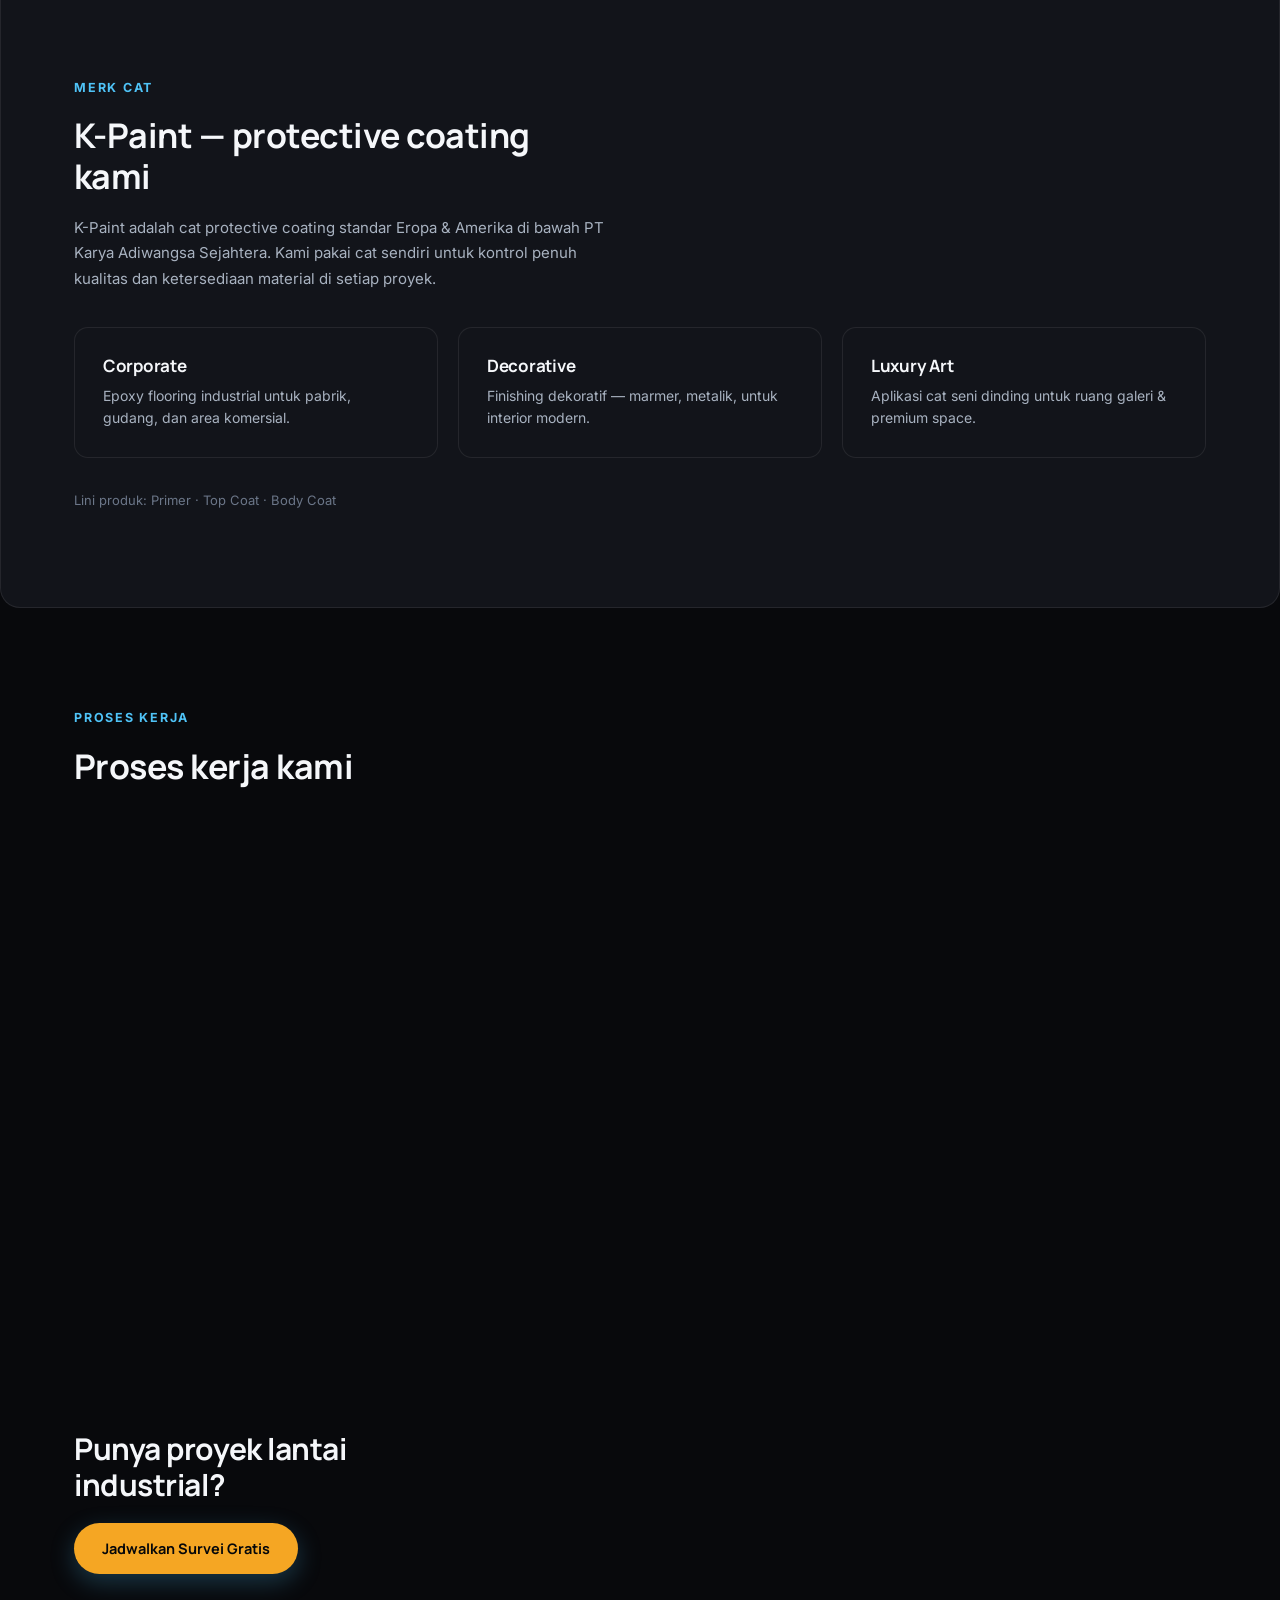
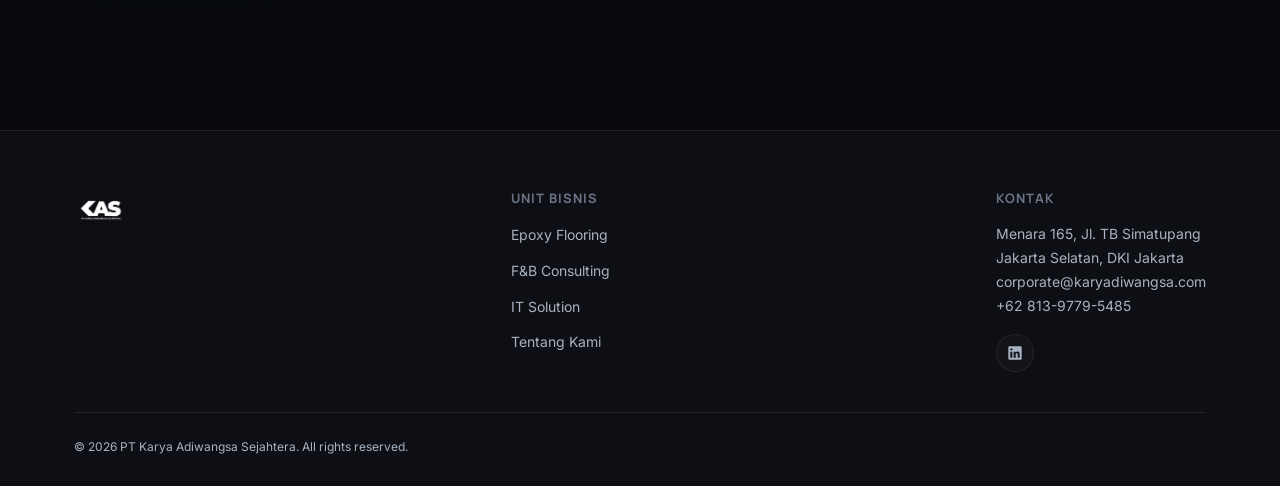
==== commit a301c061: "Rombak total design system: light/navy -> dark theme penuh (Framer-inspired) Bos: "aku ga melihat ad" ====
--- a/epoxy-flooring.html
+++ b/epoxy-flooring.html
@@ -48,17 +48,17 @@
     <h2 style="margin-top:16px;font-size:clamp(24px,3.4vw,34px);max-width:24ch">Kenapa epoxy flooring</h2>
     <div class="pledges">
       <div class="pledge">
-        <span class="pn" style="background:#FDF0DC;color:var(--epoxy)">01</span>
+        <span class="pn" style="background:rgba(245,166,35,0.12);color:var(--epoxy)">01</span>
         <h3>Tahan beban berat</h3>
         <p>Cocok untuk lalu lintas forklift, rak beban tinggi, dan mesin produksi.</p>
       </div>
       <div class="pledge">
-        <span class="pn" style="background:#FDF0DC;color:var(--epoxy)">02</span>
+        <span class="pn" style="background:rgba(245,166,35,0.12);color:var(--epoxy)">02</span>
         <h3>Anti debu &amp; mudah dibersihkan</h3>
         <p>Permukaan non-porous — cocok untuk standar kebersihan pabrik &amp; gudang.</p>
       </div>
       <div class="pledge">
-        <span class="pn" style="background:#FDF0DC;color:var(--epoxy)">03</span>
+        <span class="pn" style="background:rgba(245,166,35,0.12);color:var(--epoxy)">03</span>
         <h3>Tahan bahan kimia</h3>
         <p>Resisten terhadap tumpahan oli, minyak, dan bahan kimia ringan.</p>
       </div>
--- a/assets/style.css
+++ b/assets/style.css
@@ -1,42 +1,46 @@
-/* PT Karya Adiwangsa Sejahtera — Design System v5
-   Struktur diadopsi PERSIS dari HTML/CSS asli gunungsewu.com (di-scrape langsung,
-   bukan tebakan visual) -- warna dan konten 100% milik brand KAS sendiri.
-
-   Komponen baru sesuai struktur asli:
-   - .businessCard: portrait aspect-ratio 274/590, cuma nama+arrow icon
-   - .highlightsSplit: layout kiri(peta+yearsCircle) kanan(judul+teks+CTA)
-   - .whoStrip: 5 panel foto horizontal dengan judul, versi statis CSS-only
-     dari accordion asli (tanpa JS interaktif)
-   - .newsCard: rounded 20px, shadow lembut, dipertahankan dari sistem lama
-   - footer 2 kolom (logo kiri, kontak+social kanan) -- BUKAN 3 kolom+link unit
+/* PT Karya Adiwangsa Sejahtera — Design System v6 (Dark, Framer-inspired)
+   Rombak total 2026-08-19 atas permintaan user: benchmark Framer.com — dark
+   background solid, aksen biru elektrik, card dengan border tipis (bukan shadow
+   berat), tipografi besar & lega. Struktur section/konten tetap dipertahankan,
+   tapi SEMUA komponen visual diganti total dari light/navy ke dark theme.
 */
 
 :root {
-  --navy: #003366;
-  --blue: #0D54B5;
-  --blue-dark: #0C6A90;
-  --blue-light: #027CB1;
-  --primary: #4080BF;
-  --pastel: #EAF2FB;
-  --pastel-2: #F5F9FD;
-  --ink: #1A2B3C;
-  --body: #4A5A6A;
-  --muted: #7C8B9A;
-  --rule: #E6E7EC;
-  --paper: #FFFFFF;
-
-  --epoxy: #C87F0A;
-  --fnb: #C0392B;
-  --it: #0D54B5;
+  /* ── Dark base ── */
+  --bg: #08090c;
+  --bg-2: #0d0f14;
+  --surface: #12141a;
+  --surface-2: #171a21;
+  --border: rgba(255,255,255,0.08);
+  --border-strong: rgba(255,255,255,0.14);
+
+  /* ── Text ── */
+  --ink: #F5F7FA;
+  --body: #A8B2C0;
+  --muted: #6B7688;
+
+  /* ── Accent per unit bisnis (tetap dipertahankan sebagai brand marker,
+     dinaikkan saturasi/brightness supaya kontras di background gelap) ── */
+  --accent: #4FC3F7;
+  --epoxy: #F5A623;
+  --fnb: #FF6B5E;
+  --it: #4FC3F7;
+
+  /* dipertahankan utk kompatibilitas var lama yg masih dipakai di beberapa tempat */
+  --navy: #F5F7FA;
+  --blue: #4FC3F7;
+  --primary: #4FC3F7;
+  --pastel: #12141a;
+  --pastel-2: #0d0f14;
 
   --display: 'Manrope', sans-serif;
   --body-font: 'Inter', sans-serif;
 
-  --radius-lg: 24px;
-  --radius-md: 16px;
+  --radius-lg: 20px;
+  --radius-md: 14px;
   --radius-sm: 8px;
-  --shadow-soft: 0 10px 30px rgba(0,51,102,0.08);
-  --shadow-card: 0 10px 24px rgba(49,77,105,0.13);
+  --shadow-soft: 0 10px 30px rgba(0,0,0,0.35);
+  --shadow-card: 0 16px 40px rgba(0,0,0,0.45);
 }
 
 * { box-sizing: border-box; }
@@ -45,16 +49,16 @@
   margin: 0;
   font-family: var(--body-font);
   color: var(--body);
-  background: var(--paper);
+  background: var(--bg);
   line-height: 1.6;
   -webkit-font-smoothing: antialiased;
 }
 h1, h2, h3, h4, h5, h6 {
   font-family: var(--display);
-  color: var(--navy);
+  color: var(--ink);
   margin: 0;
-  line-height: 1.25;
-  letter-spacing: -0.01em;
+  line-height: 1.2;
+  letter-spacing: -0.015em;
 }
 p { margin: 0; }
 a { color: inherit; }
@@ -66,22 +70,22 @@
 .label {
   font-size: 12.5px;
   font-weight: 700;
-  letter-spacing: 0.12em;
+  letter-spacing: 0.14em;
   text-transform: uppercase;
-  color: var(--primary);
+  color: var(--accent);
 }
 
 /* ── nav ── */
 nav {
   position: sticky; top: 0; z-index: 90;
-  background: rgba(255,255,255,0.96);
+  background: rgba(8,9,12,0.75);
   backdrop-filter: saturate(180%) blur(20px); -webkit-backdrop-filter: saturate(180%) blur(20px);
-  border-bottom: 1px solid var(--rule);
+  border-bottom: 1px solid var(--border);
 }
 nav .wrap { display: flex; align-items: center; justify-content: space-between; height: 76px; }
-.navlinks { display: none; gap: 30px; font-size: 14px; font-weight: 600; color: var(--navy); }
+.navlinks { display: none; gap: 30px; font-size: 14px; font-weight: 600; color: var(--ink); }
 .navlinks a { text-decoration: none; transition: color .15s; }
-.navlinks a:hover { color: var(--blue); }
+.navlinks a:hover { color: var(--accent); }
 @media(min-width: 900px){ .navlinks { display: flex; } }
 
 /* ── buttons ── */
@@ -92,14 +96,14 @@
   padding: 14px 28px;
   border-radius: 999px;
   text-decoration: none;
-  transition: transform .15s, box-shadow .15s, background .15s;
-}
-.btn.solid { background: var(--blue); color: #fff; box-shadow: var(--shadow-card); }
-.btn.solid:hover { background: var(--navy); transform: translateY(-2px); }
-.btn.ghost { background: transparent; color: var(--navy); border: 1.5px solid var(--rule); }
-.btn.ghost:hover { border-color: var(--blue); color: var(--blue); }
-
-/* ── hero (heroWrapper 94vh min 600px asli GS, disederhanakan) ── */
+  transition: transform .15s, box-shadow .15s, background .15s, border-color .15s;
+}
+.btn.solid { background: var(--accent); color: #05070a; box-shadow: 0 8px 24px rgba(79,195,247,0.25); }
+.btn.solid:hover { background: #7DD5FF; transform: translateY(-2px); }
+.btn.ghost { background: transparent; color: var(--ink); border: 1.5px solid var(--border-strong); }
+.btn.ghost:hover { border-color: var(--accent); color: var(--accent); }
+
+/* ── hero (dark overlay lebih pekat, foto tetap ada tapi lebih redup) ── */
 .hero {
   position: relative;
   min-height: 560px;
@@ -109,16 +113,17 @@
 }
 .hero img {
   position: absolute; inset: 0; width: 100%; height: 100%; object-fit: cover;
+  filter: brightness(0.55) saturate(0.9);
 }
 .hero::after {
   content: ''; position: absolute; inset: 0;
-  background: linear-gradient(180deg, rgba(0,51,102,0.15) 0%, rgba(0,51,102,0.85) 100%);
+  background: linear-gradient(180deg, rgba(8,9,12,0.25) 0%, rgba(8,9,12,0.95) 100%);
 }
 .hero-content { position: relative; z-index: 2; color: #fff; padding-block: 56px; max-width: 800px; }
 .hero-content h1 { color: #fff; font-size: clamp(2.2rem, 4.5vw, 3.4rem); }
-.hero-content p { color: rgba(255,255,255,0.85); font-size: 17px; max-width: 42ch; margin-top: 18px; }
-
-/* ── Company Highlights: layout split, sesuai .highlightsInner asli GS ── */
+.hero-content p { color: rgba(255,255,255,0.7); font-size: 17px; max-width: 42ch; margin-top: 18px; }
+
+/* ── Company Highlights: layout split ── */
 .highlightsSplit {
   display: grid; gap: 40px;
   grid-template-columns: 1fr;
@@ -127,16 +132,16 @@
 .highlightsMap {
   position: relative; min-height: 260px;
   display: flex; align-items: center; justify-content: center;
-  background: var(--pastel); border-radius: var(--radius-lg);
-}
-.highlightsMap svg { opacity: .55; width: 70%; height: auto; }
+  background: var(--surface); border-radius: var(--radius-lg); border: 1px solid var(--border);
+}
+.highlightsMap svg { opacity: .4; width: 70%; height: auto; }
 .yearsCircle {
   position: absolute; left: 24px; top: 50%; transform: translateY(-50%);
   width: 168px; height: 168px; border-radius: 50%;
-  background: var(--blue); color: #fff;
+  background: var(--accent); color: #05070a;
   display: flex; flex-direction: column; align-items: center; justify-content: center;
   gap: 6px; text-align: center; padding: 20px;
-  box-shadow: var(--shadow-card);
+  box-shadow: 0 12px 30px rgba(79,195,247,0.3);
 }
 .yearsCircle .years { font-family: var(--display); font-weight: 800; font-size: 22px; }
 .yearsCircle .text { font-size: 11.5px; opacity: .9; }
@@ -146,30 +151,29 @@
 .statInline { display: flex; align-items: center; gap: 14px; }
 .statInline .stat-icon {
   width: 48px; height: 48px; border-radius: var(--radius-sm);
-  background: var(--pastel); display: flex; align-items: center; justify-content: center; flex-shrink: 0;
-}
-.statInline .stat-num { font-family: var(--display); font-weight: 800; font-size: 24px; color: var(--navy); }
+  background: var(--surface); border: 1px solid var(--border);
+  display: flex; align-items: center; justify-content: center; flex-shrink: 0;
+}
+.statInline .stat-num { font-family: var(--display); font-weight: 800; font-size: 24px; color: var(--ink); }
 .statInline .stat-label { font-size: 13px; color: var(--muted); }
 
-/* ── Strip panel: komponen reusable (dipakai di "Nilai Kami", "Riwayat", "Tim Inti").
-   Alias .whoStrip / .stripPanel sama persis -- versi statis dari whoAccordion asli GS,
-   dengan vertical title saat collapsed (ciri khas visual desain asli) ── */
+/* ── Strip panel: komponen reusable (dipakai di "Nilai Kami", "Riwayat", "Tim Inti") ── */
 .whoStrip, .stripPanel { display: flex; gap: 16px; margin-top: 40px; height: 440px; }
 .whoStrip-item, .stripPanel-item {
   position: relative; flex: 1; border-radius: var(--radius-md); overflow: hidden;
-  cursor: pointer; background: #0d1b2a;
+  cursor: pointer; background: var(--surface); border: 1px solid var(--border);
   transition: flex .7s cubic-bezier(.25,1,.5,1);
 }
 .whoStrip-item img, .stripPanel-item img {
   position: absolute; inset: 0; width: 100%; height: 100%; object-fit: cover;
-  transition: transform .8s cubic-bezier(.25,1,.5,1), opacity .5s ease;
+  filter: brightness(0.7);
+  transition: transform .8s cubic-bezier(.25,1,.5,1), opacity .5s ease, filter .5s ease;
 }
 .whoStrip-item::after, .stripPanel-item::after {
   content: ''; position: absolute; inset: 0;
-  background: linear-gradient(180deg, transparent 30%, rgba(0,51,102,0.92) 100%);
+  background: linear-gradient(180deg, transparent 30%, rgba(5,7,10,0.95) 100%);
   transition: opacity .5s ease;
 }
-/* judul vertikal -- tampil saat panel collapsed (state default) */
 .whoStrip-item .vttl, .stripPanel-item .vttl {
   position: absolute; inset: 0; z-index: 2;
   display: flex; align-items: flex-end; justify-content: space-between;
@@ -180,7 +184,6 @@
   transition: opacity .4s ease .1s, transform .4s ease .1s;
 }
 .whoStrip-item .num, .stripPanel-item .num { writing-mode: horizontal-tb; font-size: 11px; opacity: .65; font-weight: 700; }
-/* konten horizontal -- tampil saat panel expanded (active/hover) */
 .whoStrip-item .inner, .stripPanel-item .inner {
   position: absolute; inset: 0; z-index: 3;
   display: flex; flex-direction: column; justify-content: flex-end;
@@ -189,19 +192,17 @@
   transition: opacity .5s cubic-bezier(.25,1,.5,1), transform .5s cubic-bezier(.25,1,.5,1), visibility .5s;
 }
 .whoStrip-item .ttl, .stripPanel-item .ttl { font-family: var(--display); font-weight: 800; font-size: 19px; }
-.whoStrip-item .desc, .stripPanel-item .desc { font-size: 13px; color: rgba(255,255,255,0.85); margin-top: 8px; line-height: 1.5; }
+.whoStrip-item .desc, .stripPanel-item .desc { font-size: 13px; color: rgba(255,255,255,0.75); margin-top: 8px; line-height: 1.5; }
 
 .whoStrip-item.active, .whoStrip-item:hover,
 .stripPanel-item.active, .stripPanel-item:hover { flex: 3.2; }
 .whoStrip-item.active img, .whoStrip-item:hover img,
-.stripPanel-item.active img, .stripPanel-item:hover img { transform: scale(1.06); }
+.stripPanel-item.active img, .stripPanel-item:hover img { transform: scale(1.06); filter: brightness(0.85); }
 .whoStrip-item.active .vttl, .whoStrip-item:hover .vttl,
 .stripPanel-item.active .vttl, .stripPanel-item:hover .vttl { opacity: 0; transform: translateY(-8px); transition-delay: 0s; }
 .whoStrip-item.active .inner, .whoStrip-item:hover .inner,
 .stripPanel-item.active .inner, .stripPanel-item:hover .inner { opacity: 1; visibility: visible; transform: translateY(0); transition-delay: .15s; }
 
-/* reveal saat load -- CSS animation murni, TIDAK bergantung JS/IntersectionObserver
-   supaya konten selalu terjamin muncul walau JS gagal/lambat */
 .whoStrip-item, .stripPanel-item {
   animation: whoReveal .6s cubic-bezier(.25,1,.5,1) both;
 }
@@ -219,10 +220,9 @@
   .whoStrip-item .inner, .stripPanel-item .inner { opacity: 1; visibility: visible; transform: translateY(0); }
 }
 
-/* variant 3-panel (Tim Inti) -- lebih pendek karena cuma 3 item */
 .stripPanel.strip-3 { height: 380px; }
 
-/* ── Our Business: card portrait, sesuai .businessCard asli (aspect-ratio 274/590) ── */
+/* ── Our Business: card portrait ── */
 .biz-grid { display: grid; gap: 20px; grid-template-columns: repeat(2,1fr); margin-top: 40px; }
 @media(min-width: 640px){ .biz-grid { grid-template-columns: repeat(3, 1fr); } }
 .biz-card {
@@ -231,129 +231,125 @@
   border-radius: 20px;
   overflow: hidden;
   text-decoration: none;
-  transition: transform .3s ease;
+  border: 1px solid var(--border);
+  transition: transform .3s ease, border-color .3s ease;
   animation: whoReveal .6s cubic-bezier(.25,1,.5,1) both;
 }
 .biz-card:nth-child(1){ animation-delay: 0s; }
 .biz-card:nth-child(2){ animation-delay: .1s; }
 .biz-card:nth-child(3){ animation-delay: .2s; }
-.biz-card:hover { transform: translateY(-6px); }
-.biz-card img { position: absolute; inset: 0; width: 100%; height: 100%; object-fit: cover; transition: transform .5s ease; }
-.biz-card:hover img { transform: scale(1.1); }
+.biz-card:hover { transform: translateY(-6px); border-color: var(--accent); }
+.biz-card img { position: absolute; inset: 0; width: 100%; height: 100%; object-fit: cover; filter: brightness(0.65); transition: transform .5s ease, filter .5s ease; }
+.biz-card:hover img { transform: scale(1.1); filter: brightness(0.8); }
 .biz-card::after {
   content: ''; position: absolute; inset: 0;
-  background: linear-gradient(180deg, transparent 50%, rgba(0,0,0,0.8) 100%);
+  background: linear-gradient(180deg, transparent 45%, rgba(5,7,10,0.92) 100%);
 }
 .biz-card-arrow {
   position: absolute; top: 18px; right: 18px; z-index: 2;
   width: 44px; height: 44px; border-radius: 50%;
-  background: var(--blue); color: #fff;
+  background: rgba(255,255,255,0.1); color: #fff;
+  border: 1px solid rgba(255,255,255,0.2);
   display: flex; align-items: center; justify-content: center;
   transition: background .2s, color .2s;
 }
-.biz-card:hover .biz-card-arrow { background: #fff; color: var(--navy); }
+.biz-card:hover .biz-card-arrow { background: var(--accent); color: #05070a; border-color: var(--accent); }
 .biz-card-content {
   position: absolute; bottom: 18px; left: 18px; right: 18px; z-index: 2;
   display: flex; justify-content: space-between; align-items: center;
 }
 .biz-card-content h3 { color: #fff; font-size: 17px; }
 
-/* ── pastel section wrapper ── */
-.section-pastel { background: var(--pastel-2); border-radius: var(--radius-lg); }
-
-/* ── pledge/value cards (dipertahankan, dipakai di 3 halaman unit) ── */
+/* ── surface section wrapper (dulu pastel, sekarang surface gelap) ── */
+.section-pastel { background: var(--surface); border-radius: var(--radius-lg); border: 1px solid var(--border); }
+
+/* ── pledge/value cards ── */
 .pledges { display: grid; gap: 20px; grid-template-columns: 1fr; margin-top: 32px; }
 @media(min-width: 760px){ .pledges { grid-template-columns: repeat(3, 1fr); } }
 .pledge {
-  background: #fff;
-  border: 1px solid var(--rule);
+  background: var(--surface);
+  border: 1px solid var(--border);
   border-radius: var(--radius-md);
   padding: 28px;
-  box-shadow: var(--shadow-soft);
 }
 .pledge .pn {
   display: inline-flex; align-items: center; justify-content: center;
   width: 36px; height: 36px; border-radius: 10px;
-  background: var(--pastel); color: var(--blue);
+  background: rgba(79,195,247,0.12); color: var(--accent);
   font-family: var(--display); font-weight: 800; font-size: 14px;
   margin-bottom: 14px;
 }
 .pledge h3 { font-size: 17px; margin-bottom: 8px; }
 .pledge p { font-size: 14px; color: var(--body); }
-.pledge .mech { margin-top: 10px; padding-top: 10px; border-top: 1px dashed var(--rule); font-size: 13px; color: var(--muted); }
-
-/* ── timeline (dipertahankan, dipakai di 3 halaman unit) ── */
+.pledge .mech { margin-top: 10px; padding-top: 10px; border-top: 1px dashed var(--border); font-size: 13px; color: var(--muted); }
+
+/* ── timeline ── */
 .timeline { list-style: none; margin: 0; padding: 0; margin-top: 32px; }
 .timeline li {
   display: grid; grid-template-columns: 90px 1fr; gap: 20px;
-  padding-block: 18px; border-top: 1px solid var(--rule);
+  padding-block: 18px; border-top: 1px solid var(--border);
 }
 .timeline li:first-child { border-top: none; }
-.timeline .when { font-family: var(--display); font-weight: 800; color: var(--blue); font-size: 14px; }
+.timeline .when { font-family: var(--display); font-weight: 800; color: var(--accent); font-size: 14px; }
 .timeline .desc { font-size: 14.5px; color: var(--body); }
-.timeline .desc b { color: var(--navy); }
-
-/* ── news card (sesuai .newsCard asli GS: rounded 20px, shadow lembut) ── */
+.timeline .desc b { color: var(--ink); }
+
+/* ── news card ── */
 .news-grid { display: grid; gap: 20px; grid-template-columns: 1fr; margin-top: 40px; }
 @media(min-width: 640px){ .news-grid { grid-template-columns: repeat(2, 1fr); } }
 @media(min-width: 980px){ .news-grid { grid-template-columns: repeat(3, 1fr); } }
 .newsCard {
   display: block; text-decoration: none;
-  background: #fff; border-radius: 20px;
-  box-shadow: 0 10px 40px rgba(0,0,0,0.04);
-  padding: 18px; transition: box-shadow .3s;
-}
-.newsCard:hover { box-shadow: var(--shadow-card); }
-.newsCard-img { height: 200px; border-radius: 16px; overflow: hidden; background: var(--pastel); }
+  background: var(--surface); border-radius: 20px; border: 1px solid var(--border);
+  padding: 18px; transition: border-color .3s;
+}
+.newsCard:hover { border-color: var(--accent); }
+.newsCard-img { height: 200px; border-radius: 16px; overflow: hidden; background: var(--surface-2); }
 .newsCard-img img { width: 100%; height: 100%; object-fit: cover; }
 .newsCard-meta { display: flex; align-items: center; gap: 8px; margin-top: 20px; font-size: 12.5px; color: var(--muted); font-weight: 500; }
-.newsCard-title { font-size: 16px; font-weight: 500; color: var(--navy); margin-top: 10px; }
-
-/* ── person card (dipertahankan, dipakai di company section) ── */
+.newsCard-title { font-size: 16px; font-weight: 500; color: var(--ink); margin-top: 10px; }
+
+/* ── person card ── */
 .people { display: grid; gap: 20px; grid-template-columns: 1fr; margin-top: 32px; }
 @media(min-width: 760px){ .people { grid-template-columns: repeat(3, 1fr); } }
 .person {
-  background: #fff; border: 1px solid var(--rule); border-radius: var(--radius-md);
+  background: var(--surface); border: 1px solid var(--border); border-radius: var(--radius-md);
   padding: 26px; display: flex; flex-direction: column; gap: 6px;
-  box-shadow: var(--shadow-soft);
 }
 .person .initials {
   width: 44px; height: 44px; border-radius: 12px;
-  background: var(--navy); color: #fff;
+  background: var(--accent); color: #05070a;
   display: flex; align-items: center; justify-content: center;
   font-family: var(--display); font-weight: 800; font-size: 13px;
   margin-bottom: 12px;
 }
-.person .nm { font-family: var(--display); font-weight: 700; color: var(--navy); font-size: 15.5px; }
-.person .rl { font-size: 12.5px; color: var(--primary); font-weight: 600; }
+.person .nm { font-family: var(--display); font-weight: 700; color: var(--ink); font-size: 15.5px; }
+.person .rl { font-size: 12.5px; color: var(--accent); font-weight: 600; }
 .person .remit { font-size: 13.5px; color: var(--body); margin-top: 8px; }
 
 /* ── footer: 3 kolom (logo, quick links, kontak) ── */
-footer { background: var(--navy); color: #B8C7D6; margin-top: 60px; }
-footer a { color: #B8C7D6; text-decoration: none; }
-footer a:hover { color: #fff; }
+footer { background: var(--bg-2); color: var(--body); margin-top: 60px; border-top: 1px solid var(--border); }
+footer a { color: var(--body); text-decoration: none; }
+footer a:hover { color: var(--ink); }
 .footerInner { display: flex; flex-wrap: wrap; justify-content: space-between; gap: 40px; }
-.footerLinks h4, .footerContact h4 { color: #8FB8DE; font-size: 13px; letter-spacing: .08em; text-transform: uppercase; margin-bottom: 16px; }
+.footerLinks h4, .footerContact h4 { color: var(--muted); font-size: 13px; letter-spacing: .08em; text-transform: uppercase; margin-bottom: 16px; }
 .footerLinks ul { list-style: none; margin: 0; padding: 0; display: flex; flex-direction: column; gap: 10px; }
 .footerLinks a { font-size: 14px; transition: color .15s; }
 .footerContact p { font-size: 14px; line-height: 1.7; }
 .footerSocial { display: flex; gap: 12px; margin-top: 16px; }
 .footerSocial a {
   width: 38px; height: 38px; border-radius: 50%;
-  background: rgba(255,255,255,0.08);
+  background: var(--surface); border: 1px solid var(--border);
   display: flex; align-items: center; justify-content: center;
 }
-.footerSocial a:hover { background: rgba(255,255,255,0.16); }
-.footerBottom { border-top: 1px solid rgba(255,255,255,0.1); margin-top: 40px; padding-top: 24px; display: flex; flex-wrap: wrap; justify-content: space-between; gap: 12px; font-size: 12px; }
-
-/* ── Network background section (dark, Framer-inspired) ──
-   Canvas particle-network murni vanilla JS, tanpa library eksternal (tsParticles/particles.js
-   sengaja tidak dipakai supaya web tetap 100% static tanpa dependency tambahan). Titik-titik
-   terhubung garis merepresentasikan sistem IoT/network -- relevan ke unit IT Solution KAS
-   (CCTV, akses kontrol, sensor terhubung), bukan sekadar dekorasi. */
+.footerSocial a:hover { border-color: var(--accent); }
+.footerBottom { border-top: 1px solid var(--border); margin-top: 40px; padding-top: 24px; display: flex; flex-wrap: wrap; justify-content: space-between; gap: 12px; font-size: 12px; }
+
+/* ── Network background section (dark, Framer-inspired) ── */
 .networkSection {
   position: relative;
-  background: #05080d;
+  background: var(--bg);
+  border: 1px solid var(--border);
   border-radius: var(--radius-lg);
   overflow: hidden;
   padding-block: clamp(64px, 10vw, 120px);
@@ -366,34 +362,29 @@
   position: relative; z-index: 2;
   text-align: center;
 }
-.networkSection .label { color: #4FC3F7; }
+.networkSection .label { color: var(--accent); }
 .networkSection h2 { color: #fff; max-width: 20ch; margin-inline: auto; }
-.networkSection p { color: #9CB4CC; max-width: 52ch; margin-inline: auto; margin-top: 18px; font-size: 15.5px; line-height: 1.7; }
+.networkSection p { color: var(--body); max-width: 52ch; margin-inline: auto; margin-top: 18px; font-size: 15.5px; line-height: 1.7; }
 .networkSection .netStats {
   display: grid; grid-template-columns: repeat(3, 1fr); gap: 24px;
   margin-top: 48px; max-width: 640px; margin-inline: auto;
 }
-.networkSection .netStat { border-top: 1px solid rgba(168,203,238,0.15); padding-top: 16px; }
+.networkSection .netStat { border-top: 1px solid var(--border); padding-top: 16px; }
 .networkSection .netStat .num { font-family: var(--display); font-weight: 800; font-size: clamp(26px,3.4vw,36px); color: #fff; }
-.networkSection .netStat .lbl { font-size: 12.5px; color: #6B8AAE; margin-top: 6px; letter-spacing: .04em; }
+.networkSection .netStat .lbl { font-size: 12.5px; color: var(--muted); margin-top: 6px; letter-spacing: .04em; }
 @media (prefers-reduced-motion: reduce) {
   .networkSection canvas { display: none; }
 }
 
-/* ── fade-up animation ── */
-
-/* ── Split zigzag: teks-foto alternating, dipakai di halaman unit bisnis (Epoxy/F&B/IT)
-   supaya tiap section punya foto, bukan cuma hero. Urutan DOM TIDAK dibalik (foto/teks
-   tetap urutan natural di HTML) -- pembalikan visual kiri-kanan murni via CSS grid
-   `order`, supaya screen-reader/tab-order tetap logis. ── */
+/* ── Split zigzag: teks-foto alternating ── */
 .splitRow {
   display: grid; gap: clamp(28px, 5vw, 56px);
   grid-template-columns: 1fr; align-items: center;
   margin-top: 48px;
 }
 @media(min-width: 860px){ .splitRow { grid-template-columns: 1fr 1fr; } }
-.splitRow .splitImg { border-radius: var(--radius-lg); overflow: hidden; box-shadow: var(--shadow-card); }
-.splitRow .splitImg img { width: 100%; height: 100%; object-fit: cover; display: block; aspect-ratio: 4/3; }
+.splitRow .splitImg { border-radius: var(--radius-lg); overflow: hidden; border: 1px solid var(--border); }
+.splitRow .splitImg img { width: 100%; height: 100%; object-fit: cover; display: block; aspect-ratio: 4/3; filter: brightness(0.75); }
 .splitRow .splitText h3 { font-size: clamp(19px,2.2vw,24px); margin-bottom: 12px; }
 .splitRow .splitText p { font-size: 14.5px; line-height: 1.7; color: var(--body); }
 .splitRow.reverse .splitImg { order: 2; }
@@ -406,16 +397,10 @@
 @keyframes fadeUp { from { opacity: 0; transform: translateY(16px); } to { opacity: 1; transform: translateY(0); } }
 .fade-up { animation: fadeUp .7s ease-out both; }
 
-/* ── Scroll reveal (safe pattern): class ditambah via JS SETELAH load, jadi kalau JS gagal
-   total elemen tetap default visible (tidak pernah stuck opacity:0). Cuma section yg jauh
-   di bawah fold yg dikasih efek ini -- section awal (hero, whoStrip) sudah punya animasi
-   sendiri saat load. ── */
+/* ── Scroll reveal (safe pattern) ── */
 .reveal-init { opacity: 0; transform: translateY(28px); transition: opacity .7s cubic-bezier(.25,1,.5,1), transform .7s cubic-bezier(.25,1,.5,1); }
 .reveal-init.reveal-in { opacity: 1; transform: translateY(0); }
 
-/* stagger utk grid/list -- container SENDIRI tetap terlihat (opacity 1), cuma anak-anaknya
-   yg animasi satu-satu. .reveal-stagger override base .reveal-init supaya container-nya
-   sendiri tidak ikut ke-hide. */
 .reveal-stagger.reveal-init { opacity: 1; transform: none; transition: none; }
 .reveal-stagger.reveal-init > * { opacity: 0; transform: translateY(20px); transition: opacity .6s cubic-bezier(.25,1,.5,1), transform .6s cubic-bezier(.25,1,.5,1), filter .3s ease; }
 .reveal-stagger.reveal-init.reveal-in > * { opacity: 1; transform: translateY(0); }
@@ -432,72 +417,78 @@
 }
 
 /* ── Micro-interactions: pledge card hover lift ── */
-.pledge { transition: transform .25s ease, box-shadow .25s ease; }
-.pledge:hover { transform: translateY(-4px); box-shadow: var(--shadow-card); }
-
-/* ── Client logo: opacity default di CSS (bukan inline) supaya reveal animation
-   & hover transition bisa jalan -- grayscale -> warna asli saat hover, sedikit membesar ── */
-.client-logo { opacity: .85; transition: filter .3s ease, opacity .3s ease, transform .3s ease; }
-.client-logo:hover { filter: grayscale(0); opacity: 1; transform: scale(1.05); }
+.pledge { transition: transform .25s ease, border-color .25s ease; }
+.pledge:hover { transform: translateY(-4px); border-color: var(--accent); }
+
+/* ── Client logo: card putih solid supaya logo brand asli tetap kontras
+   di dark theme (logo didesain utk background terang, invert/grayscale-only
+   tidak cukup karena logo yang tekstual/hitam nyaris hilang di dark bg) ── */
+.client-logo-card {
+  background: #fff; border-radius: var(--radius-sm);
+  padding: 18px 14px; display: flex; align-items: center; justify-content: center;
+  transition: transform .3s ease, box-shadow .3s ease;
+}
+.client-logo-card:hover { transform: translateY(-3px); box-shadow: 0 12px 30px rgba(0,0,0,0.3); }
+.client-logo { opacity: .92; transition: filter .3s ease, opacity .3s ease; filter: grayscale(0.7); }
+.client-logo-card:hover .client-logo { filter: grayscale(0); opacity: 1; }
 
 /* ── Nav link underline slide-in ── */
 .navlinks a { position: relative; }
 .navlinks a::after {
   content: ''; position: absolute; left: 0; right: 100%; bottom: -6px; height: 2px;
-  background: var(--blue); transition: right .25s cubic-bezier(.25,1,.5,1);
+  background: var(--accent); transition: right .25s cubic-bezier(.25,1,.5,1);
 }
 .navlinks a:hover::after { right: 0; }
 
 /* ── CTA contact box: subtle glow on hover ── */
-#contact > .wrap > div { transition: box-shadow .3s ease; }
-#contact > .wrap > div:hover { box-shadow: 0 20px 60px rgba(0,51,102,0.35); }
+#contact > .wrap > div { transition: box-shadow .3s ease, border-color .3s ease; }
+#contact > .wrap > div:hover { box-shadow: 0 20px 60px rgba(79,195,247,0.15); border-color: var(--accent) !important; }
 
 /* ── Tech Stack badges (IT Solution only) ── */
 .techStack { display: flex; flex-wrap: wrap; gap: 10px; margin-top: 28px; }
 .techBadge {
   display: inline-flex; align-items: center; gap: 8px;
-  background: #0d1b2a; color: #A8CBEE;
-  border: 1px solid rgba(168,203,238,0.2);
+  background: var(--surface); color: var(--accent);
+  border: 1px solid var(--border);
   border-radius: 999px; padding: 8px 16px;
   font-family: 'Courier New', monospace; font-size: 12.5px; font-weight: 600;
 }
-.techBadge::before { content: '▹'; color: var(--it); }
+.techBadge::before { content: '▹'; color: var(--accent); }
 
 /* ── Portfolio / case study cards (IT Solution) ── */
 .portfolio-grid { display: grid; gap: 20px; grid-template-columns: 1fr; margin-top: 40px; }
 @media(min-width: 700px){ .portfolio-grid { grid-template-columns: repeat(2, 1fr); } }
 .portfolio-card {
-  background: #0d1b2a; border-radius: var(--radius-md);
+  background: var(--surface); border-radius: var(--radius-md);
   padding: 28px; position: relative; overflow: hidden;
-  border: 1px solid rgba(168,203,238,0.12);
+  border: 1px solid var(--border);
 }
 .portfolio-card::before {
   content: ''; position: absolute; top: 0; left: 0; right: 0; height: 3px;
-  background: linear-gradient(90deg, var(--it), #4FC3F7);
+  background: linear-gradient(90deg, var(--accent), #7DD5FF);
 }
 .portfolio-card .pf-tag {
   display: inline-block; font-family: 'Courier New', monospace; font-size: 11px;
-  color: #4FC3F7; letter-spacing: .05em; text-transform: uppercase;
+  color: var(--accent); letter-spacing: .05em; text-transform: uppercase;
   margin-bottom: 12px;
 }
 .portfolio-card h3 { color: #fff; font-size: 18px; }
-.portfolio-card p { color: #9CB4CC; font-size: 13.5px; margin-top: 10px; line-height: 1.65; }
+.portfolio-card p { color: var(--body); font-size: 13.5px; margin-top: 10px; line-height: 1.65; }
 .portfolio-card .pf-stack {
   display: flex; flex-wrap: wrap; gap: 6px; margin-top: 16px;
-  padding-top: 16px; border-top: 1px solid rgba(168,203,238,0.12);
+  padding-top: 16px; border-top: 1px solid var(--border);
 }
 .portfolio-card .pf-stack span {
   font-family: 'Courier New', monospace; font-size: 11px;
-  color: #6B8AAE; background: rgba(168,203,238,0.08);
+  color: var(--muted); background: rgba(79,195,247,0.06);
   padding: 4px 10px; border-radius: 6px;
 }
 
-/* ── Terminal/code mockup decorative element (hero IT Solution) ── */
+/* ── Terminal/code mockup decorative element ── */
 .codeMockup {
-  background: #0d1b2a; border-radius: var(--radius-md);
+  background: var(--surface); border-radius: var(--radius-md);
   padding: 20px 22px; font-family: 'Courier New', monospace; font-size: 13px;
-  border: 1px solid rgba(168,203,238,0.15);
-  box-shadow: var(--shadow-card);
+  border: 1px solid var(--border);
   max-width: 420px;
 }
 .codeMockup .dots { display: flex; gap: 6px; margin-bottom: 14px; }
@@ -505,7 +496,7 @@
 .codeMockup .dots span:nth-child(1) { background: #FF5F56; }
 .codeMockup .dots span:nth-child(2) { background: #FFBD2E; }
 .codeMockup .dots span:nth-child(3) { background: #27C93F; }
-.codeMockup .line { color: #6B8AAE; line-height: 1.9; white-space: pre; }
-.codeMockup .line .kw { color: #4FC3F7; }
+.codeMockup .line { color: var(--muted); line-height: 1.9; white-space: pre; }
+.codeMockup .line .kw { color: var(--accent); }
 .codeMockup .line .str { color: #A8E6A3; }
 .codeMockup .line .cm { color: #4A5A6A; }
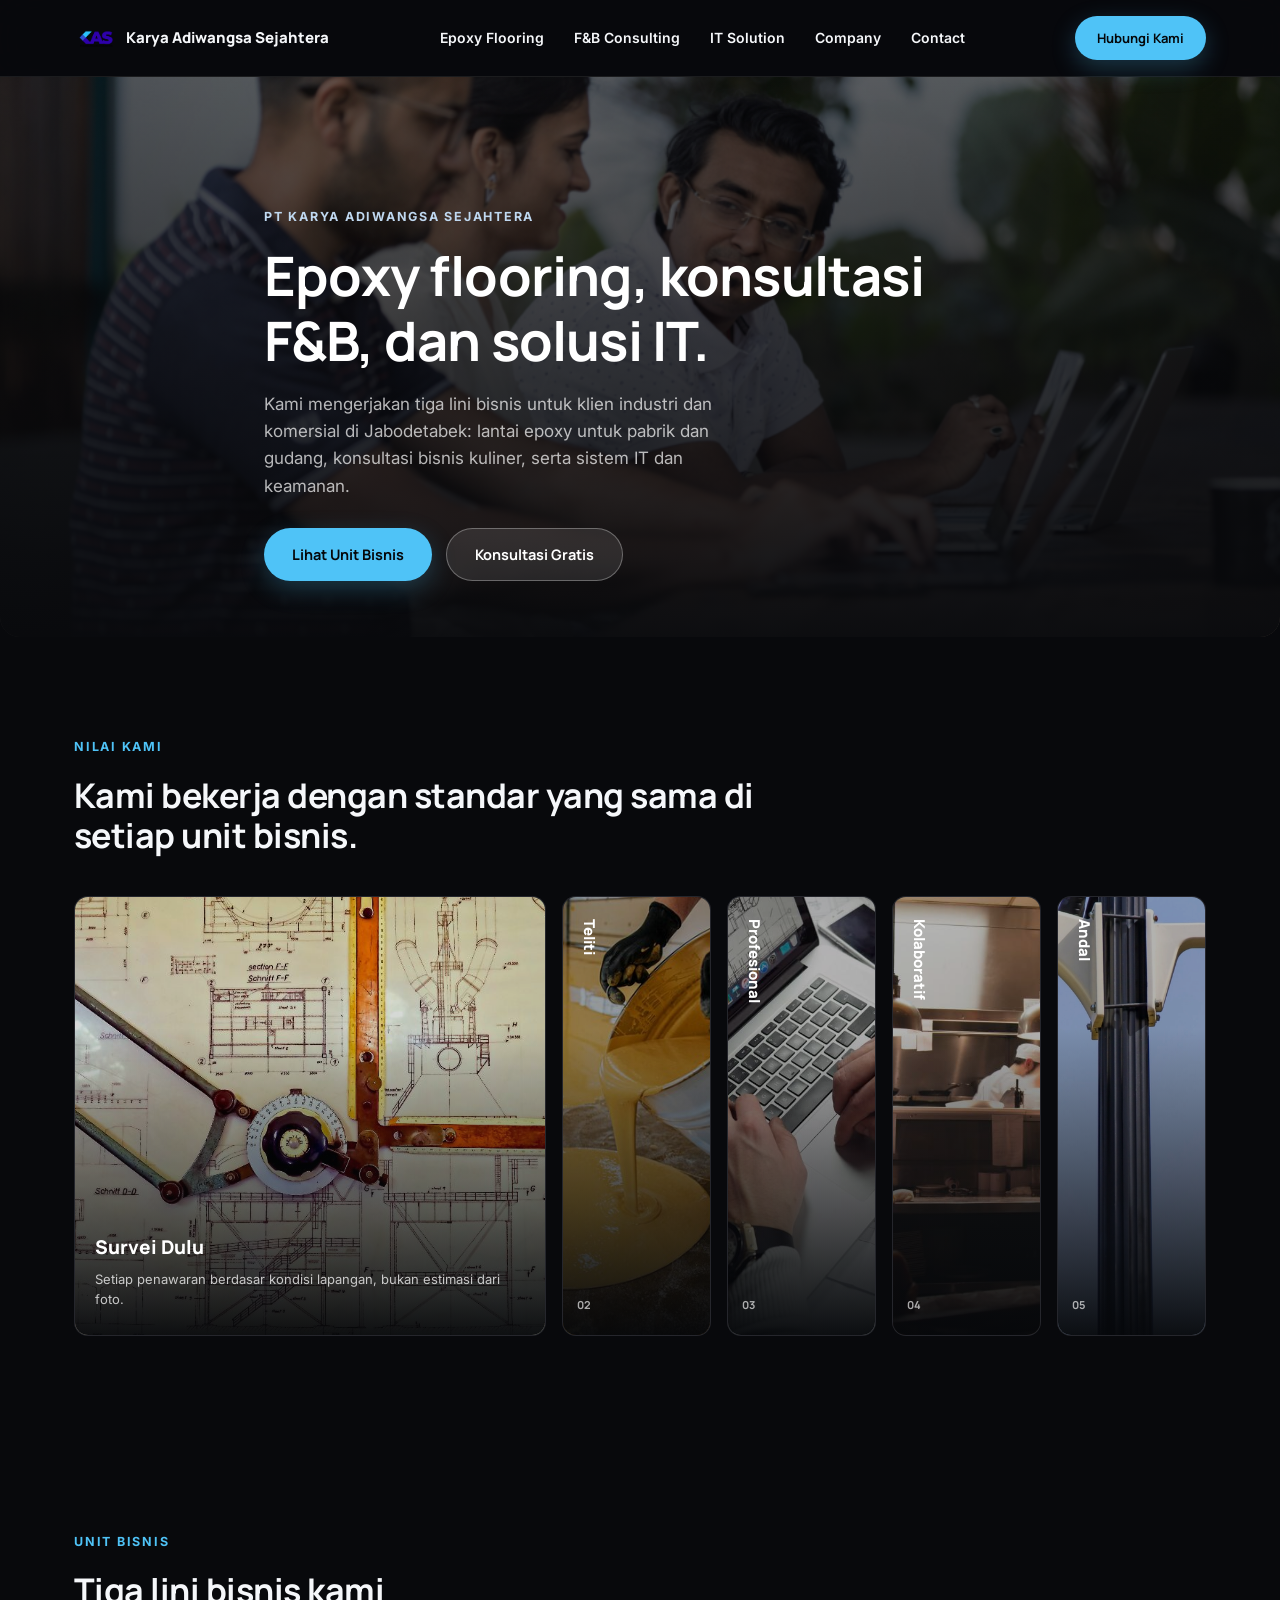
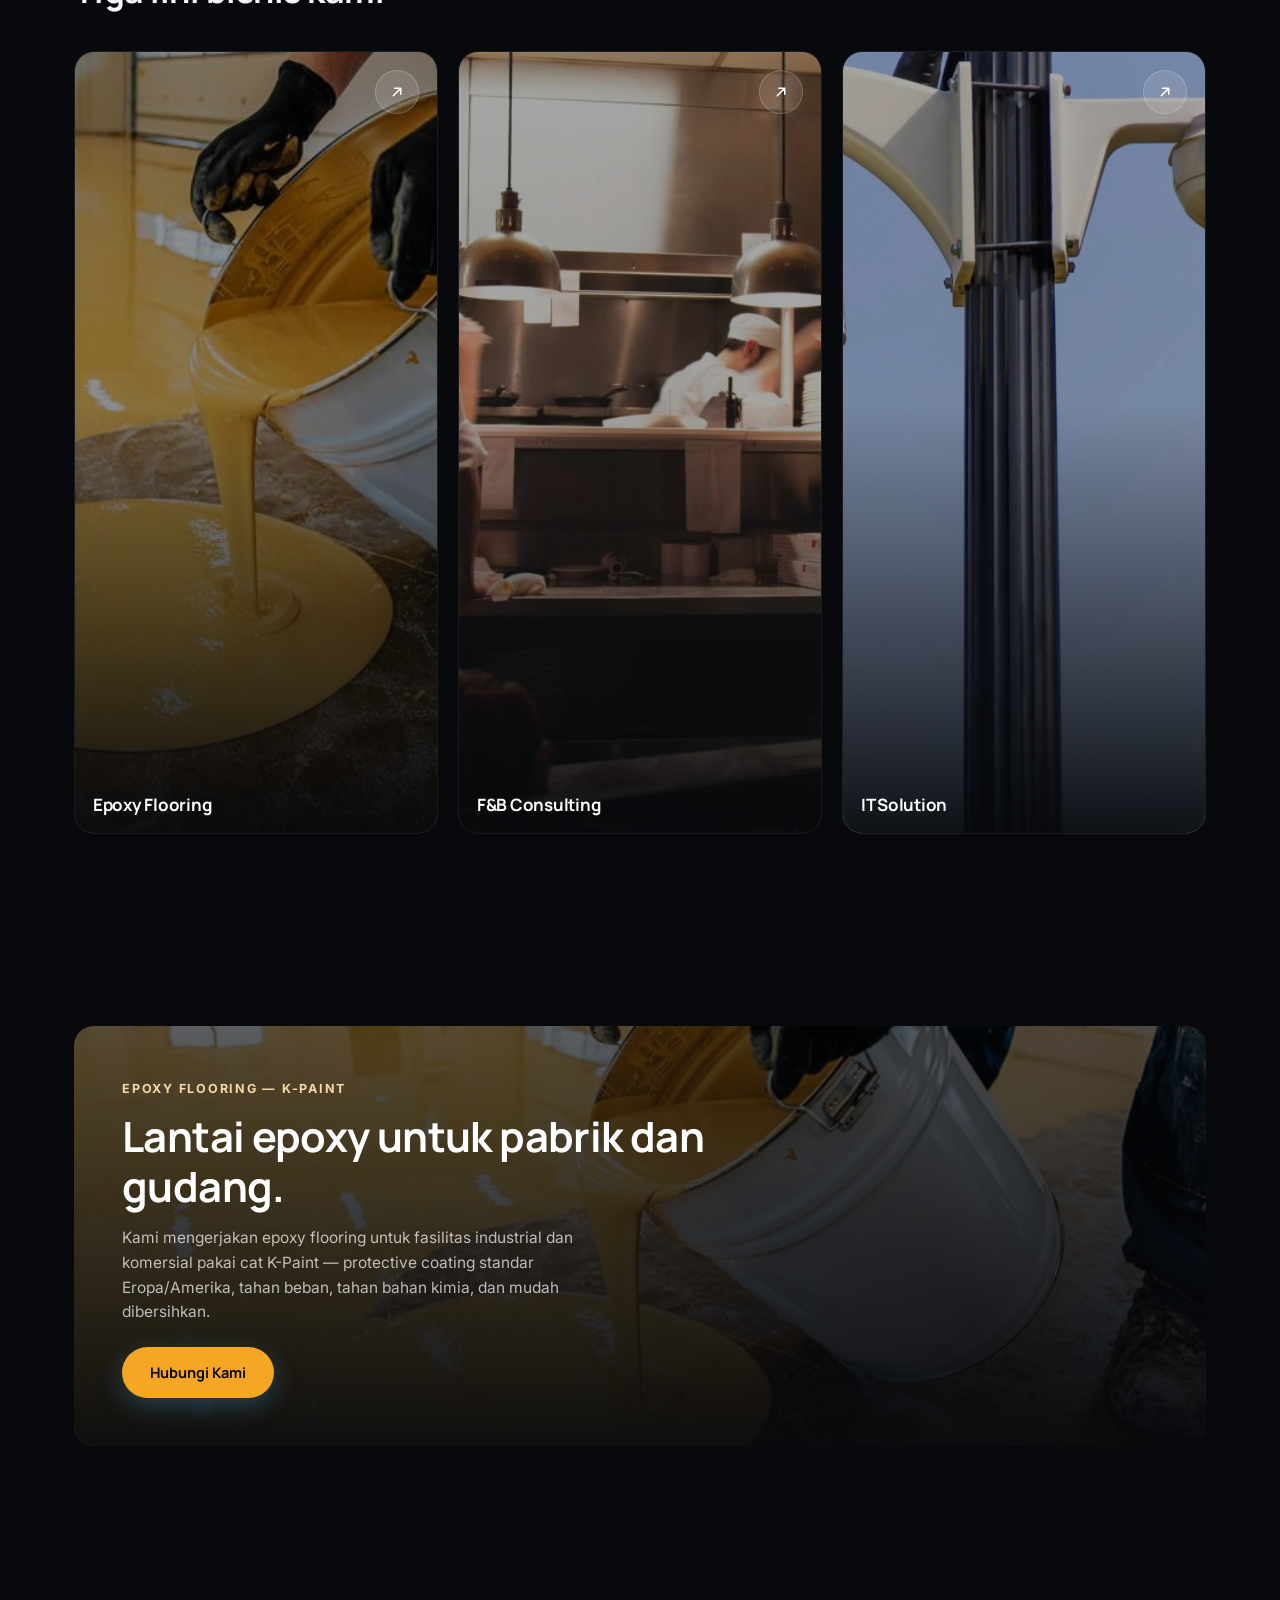
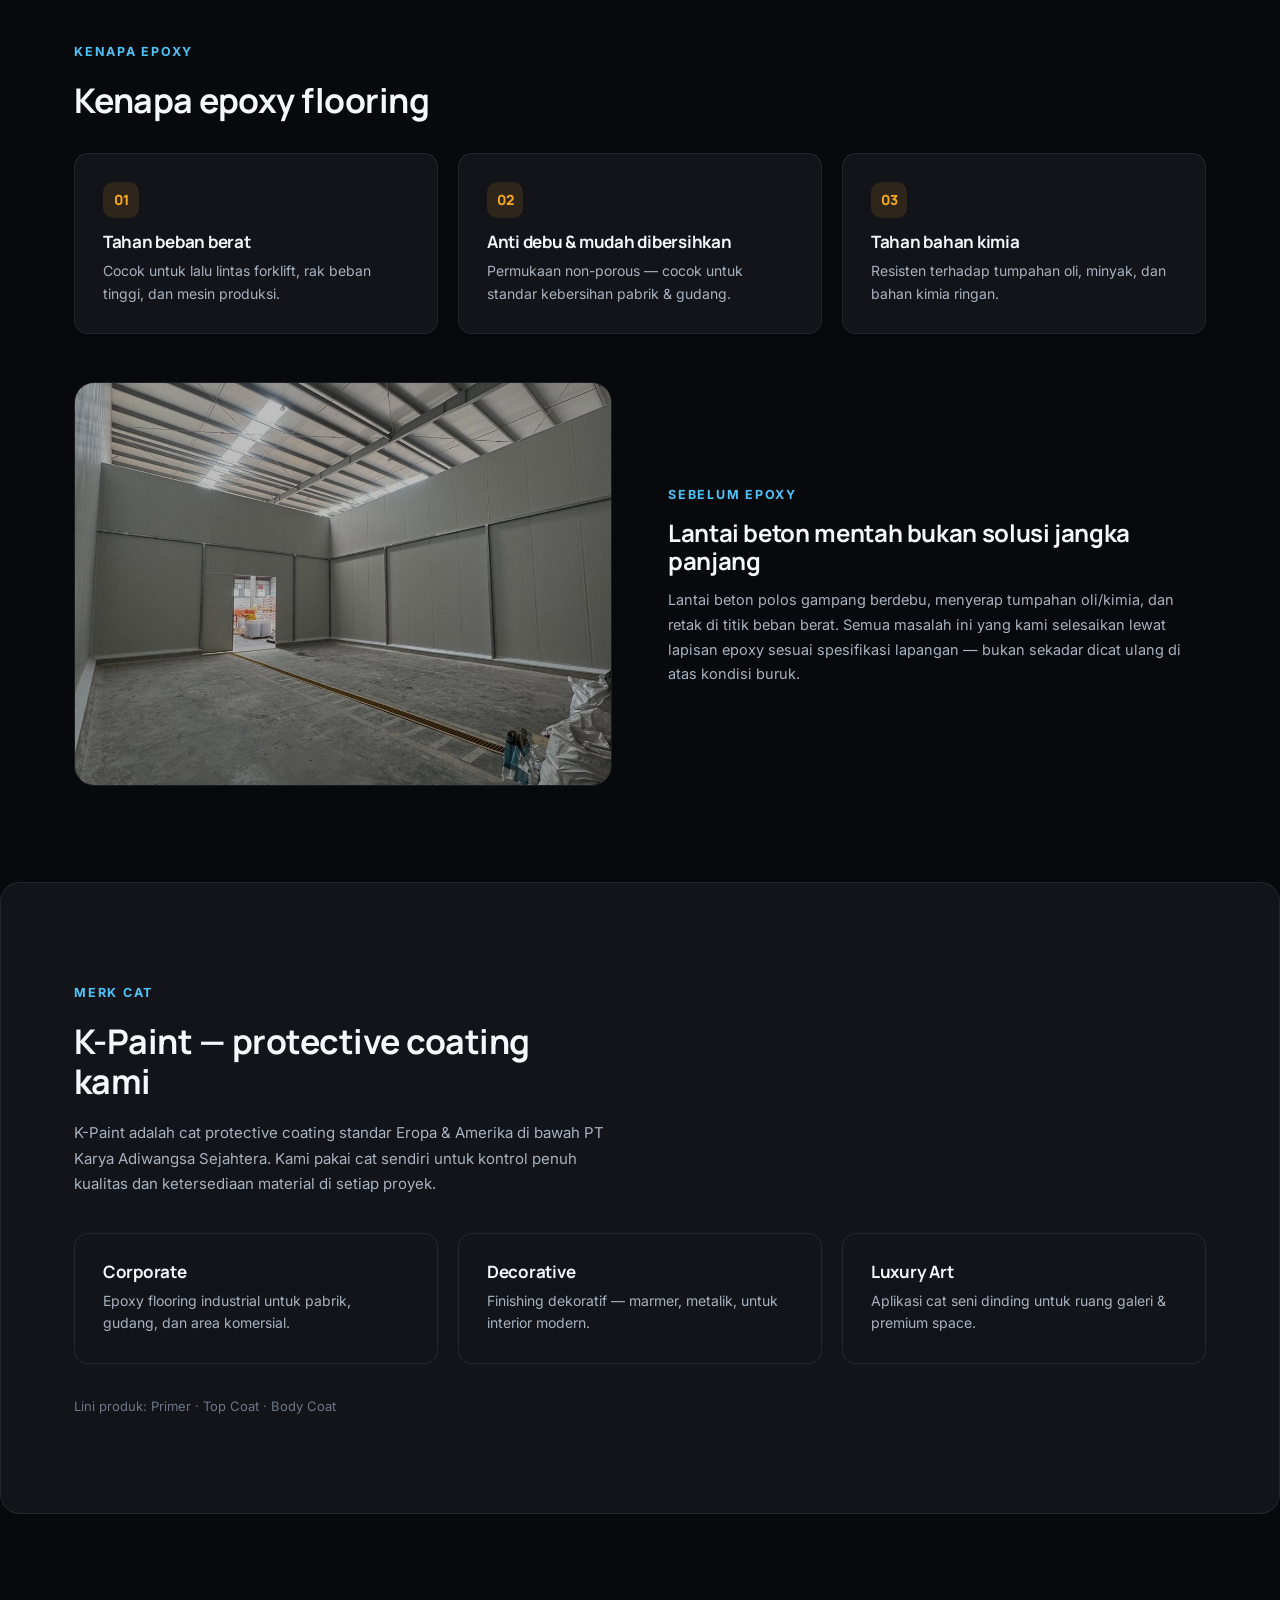
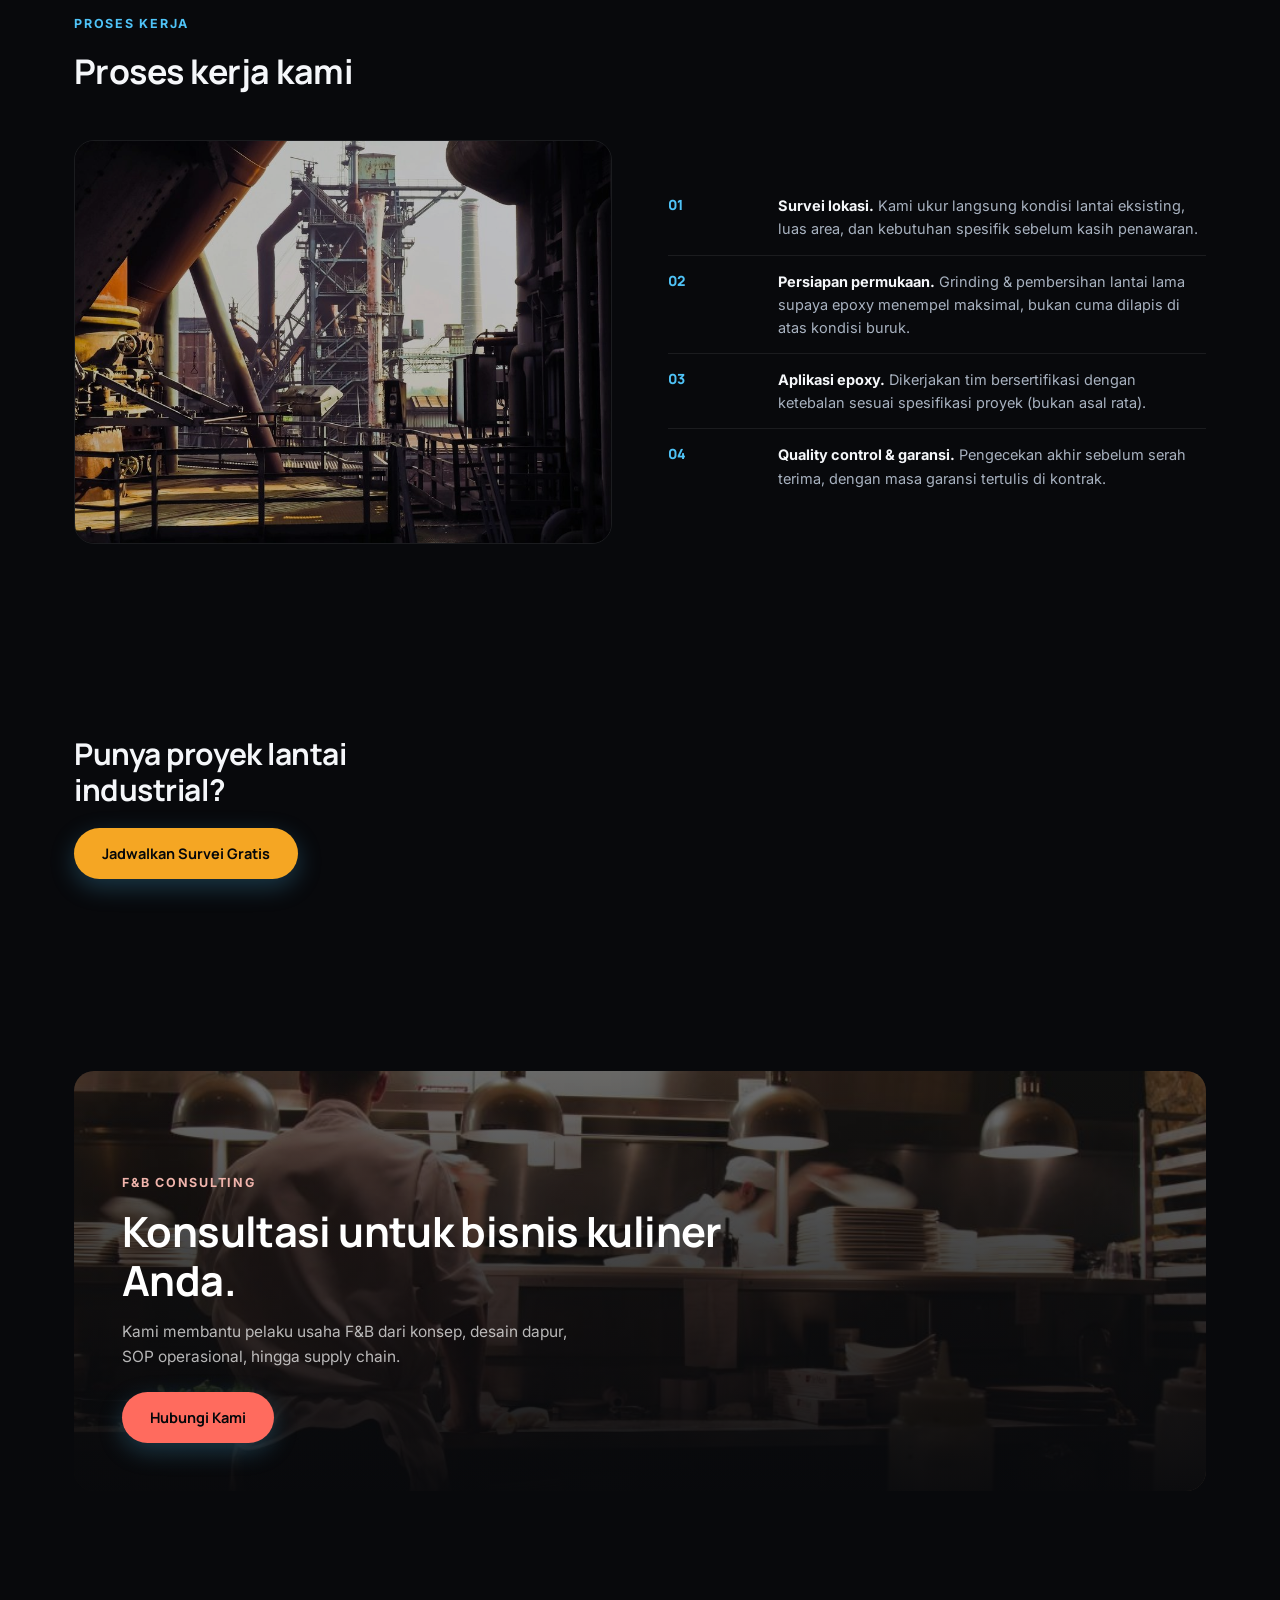
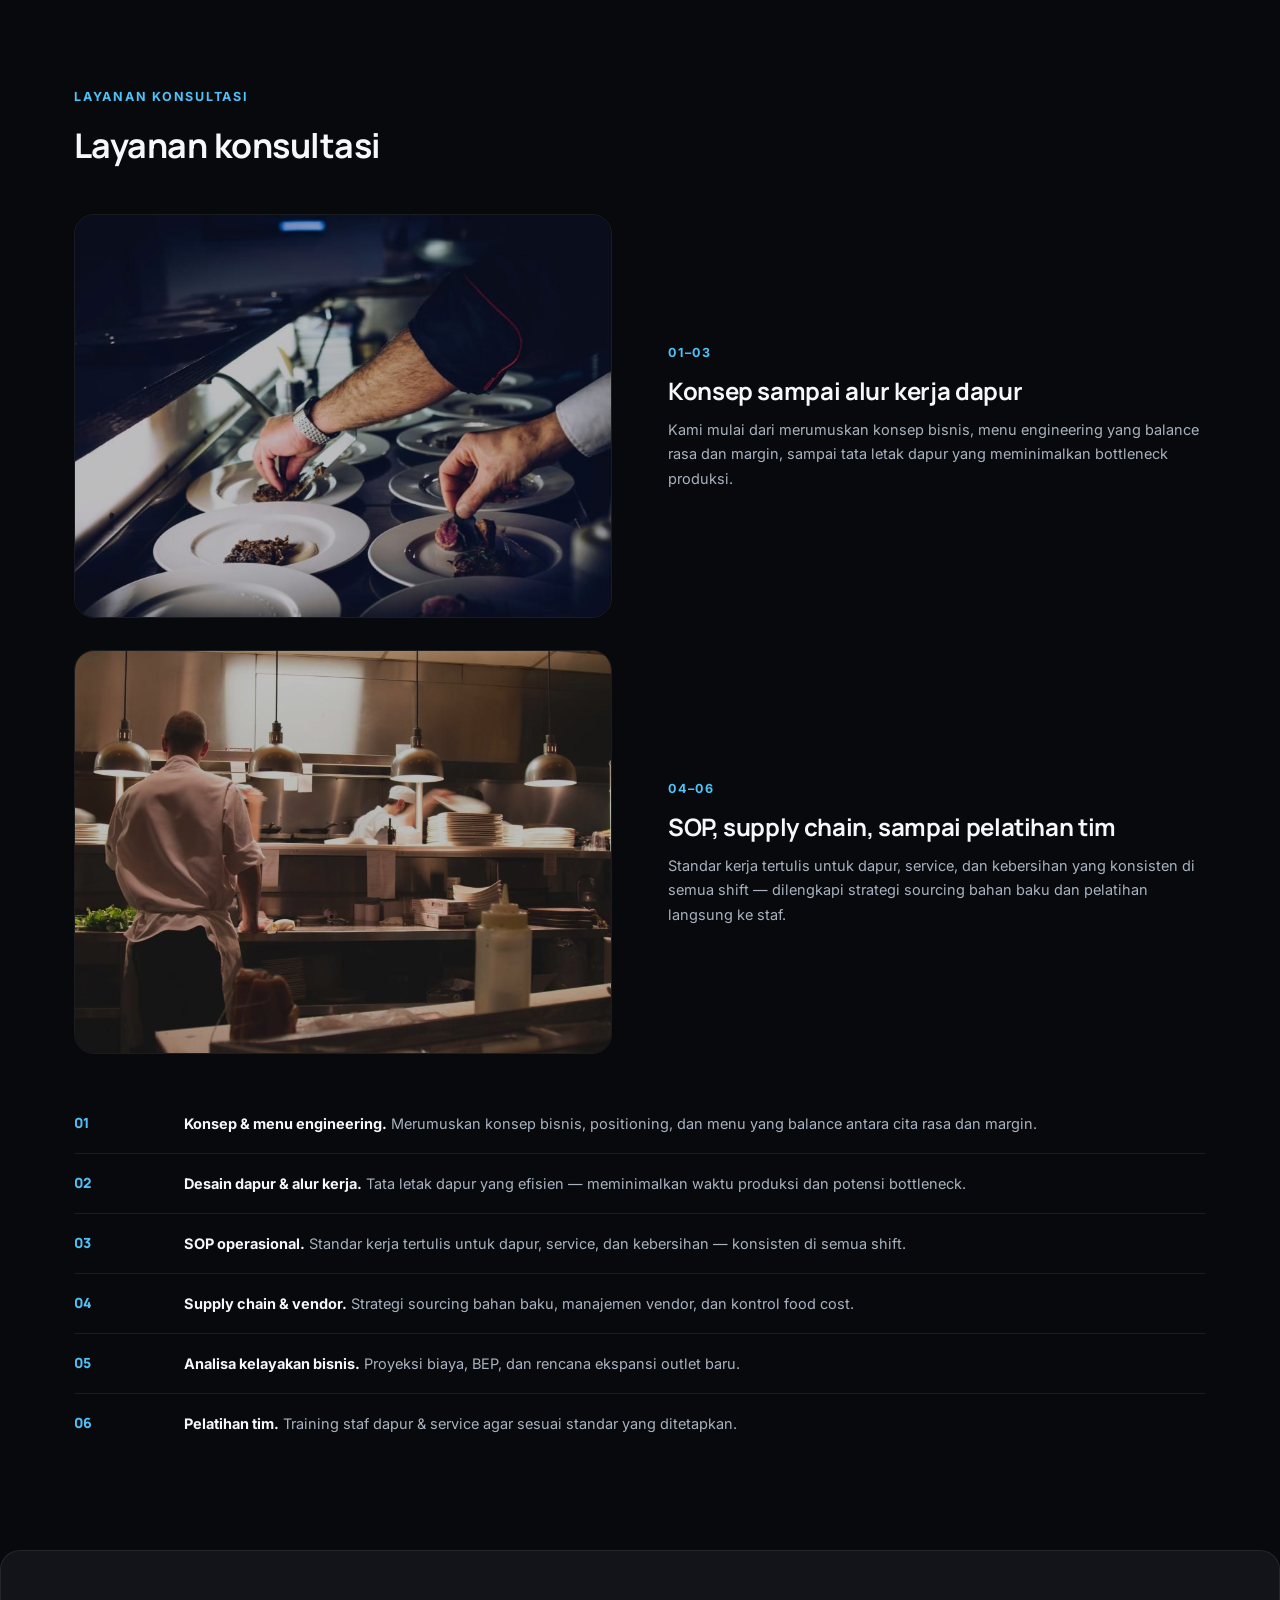
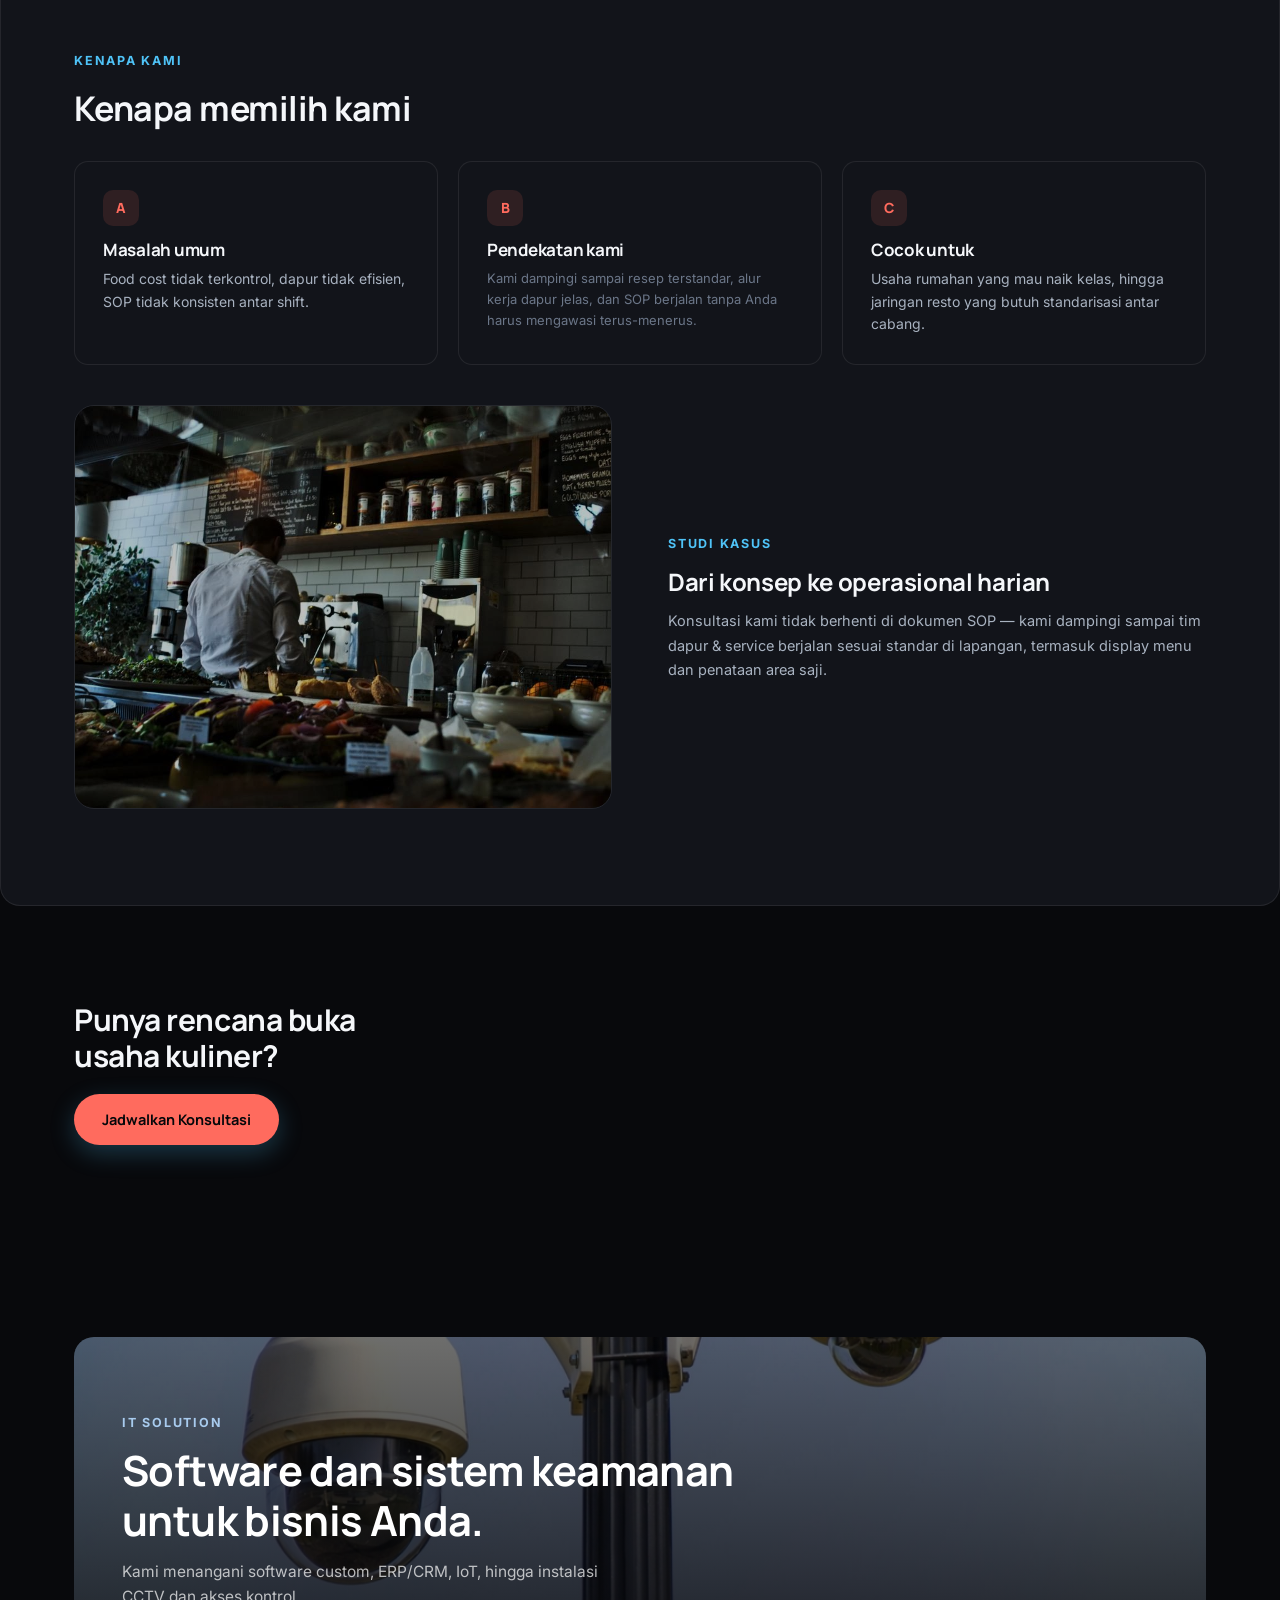
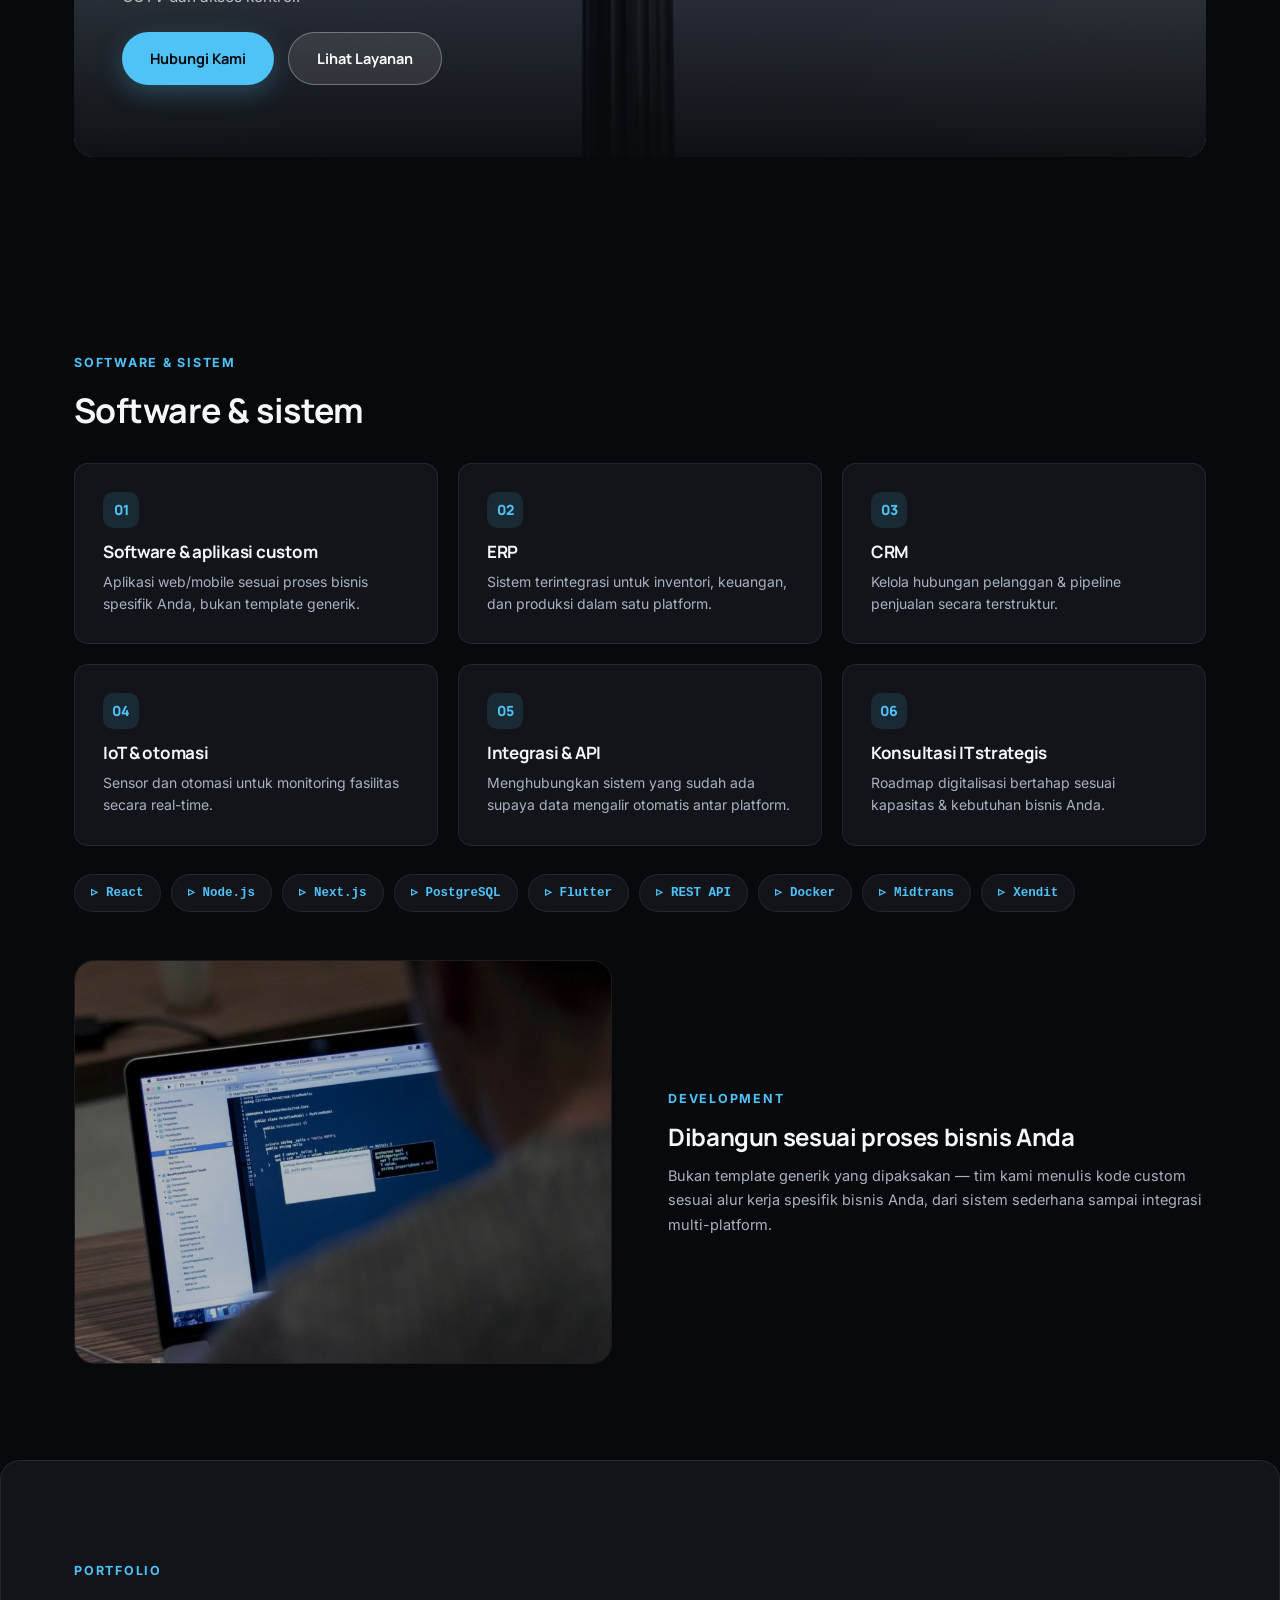
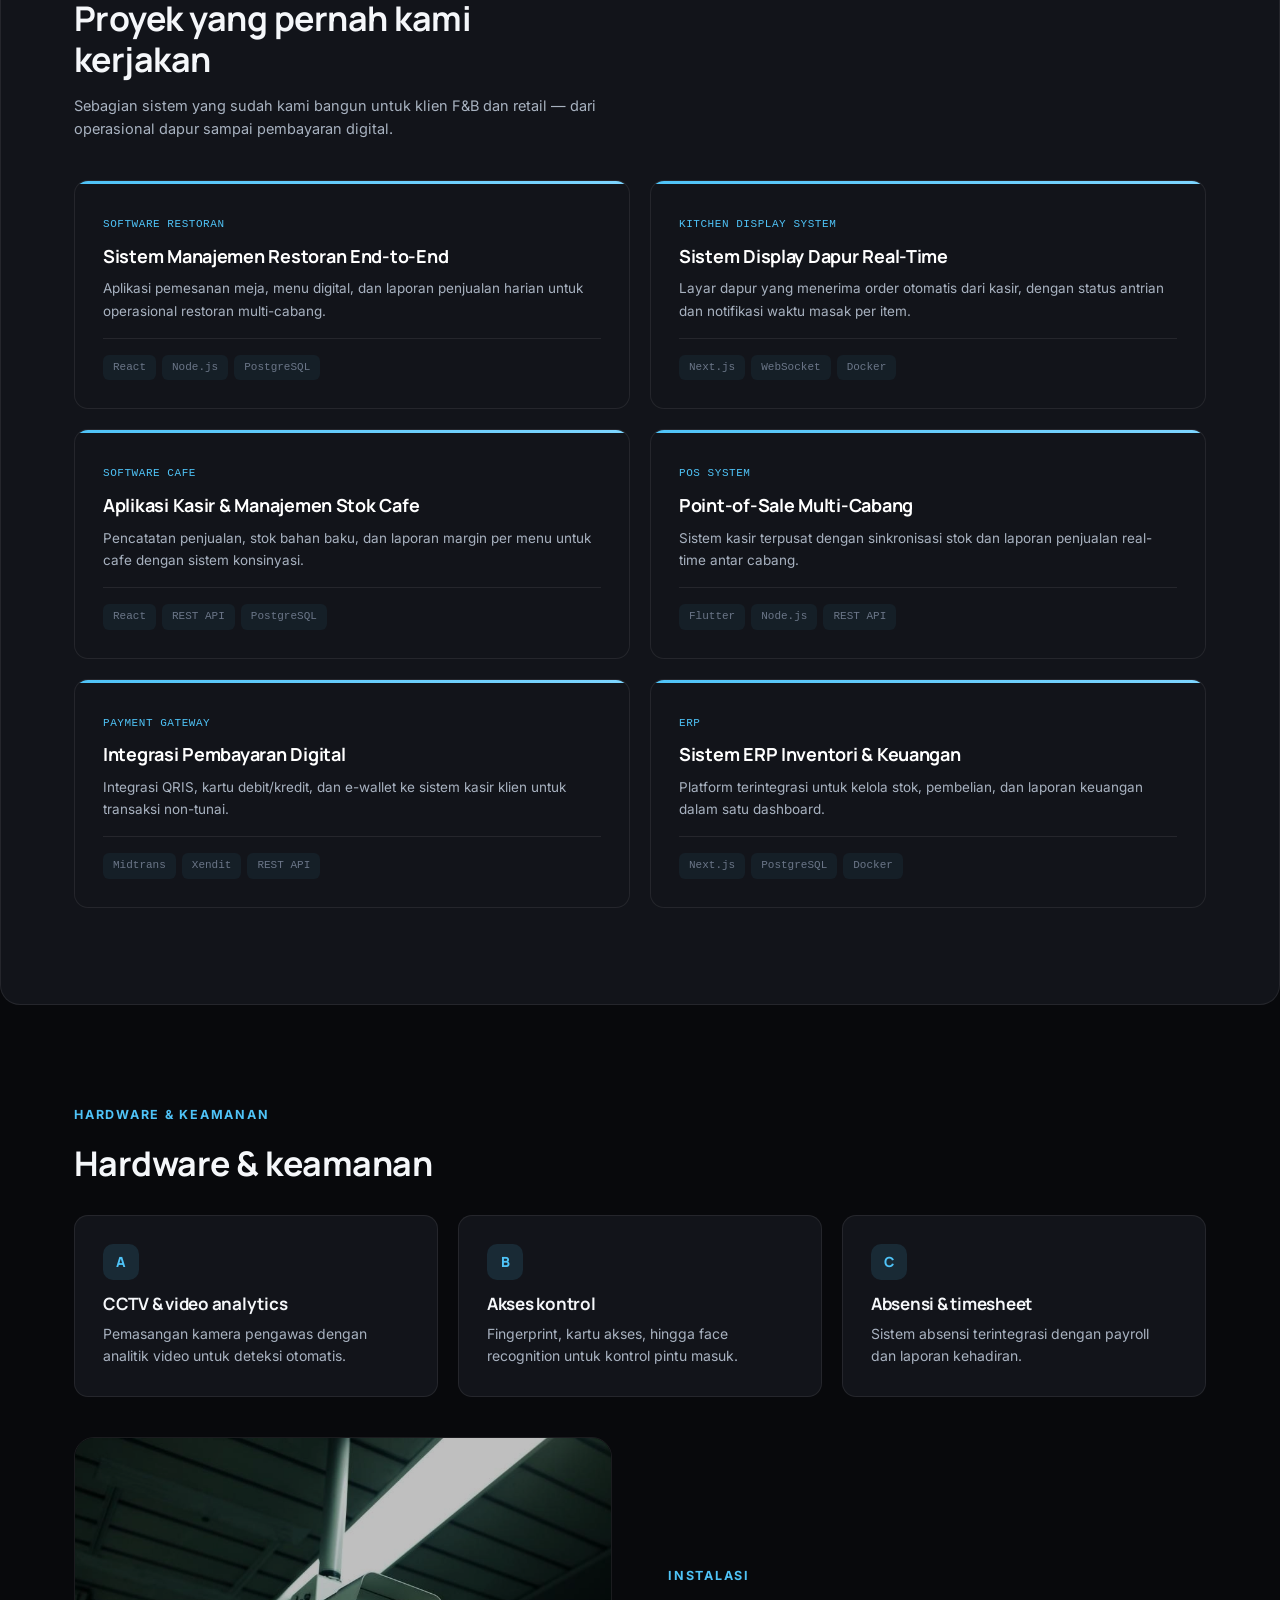
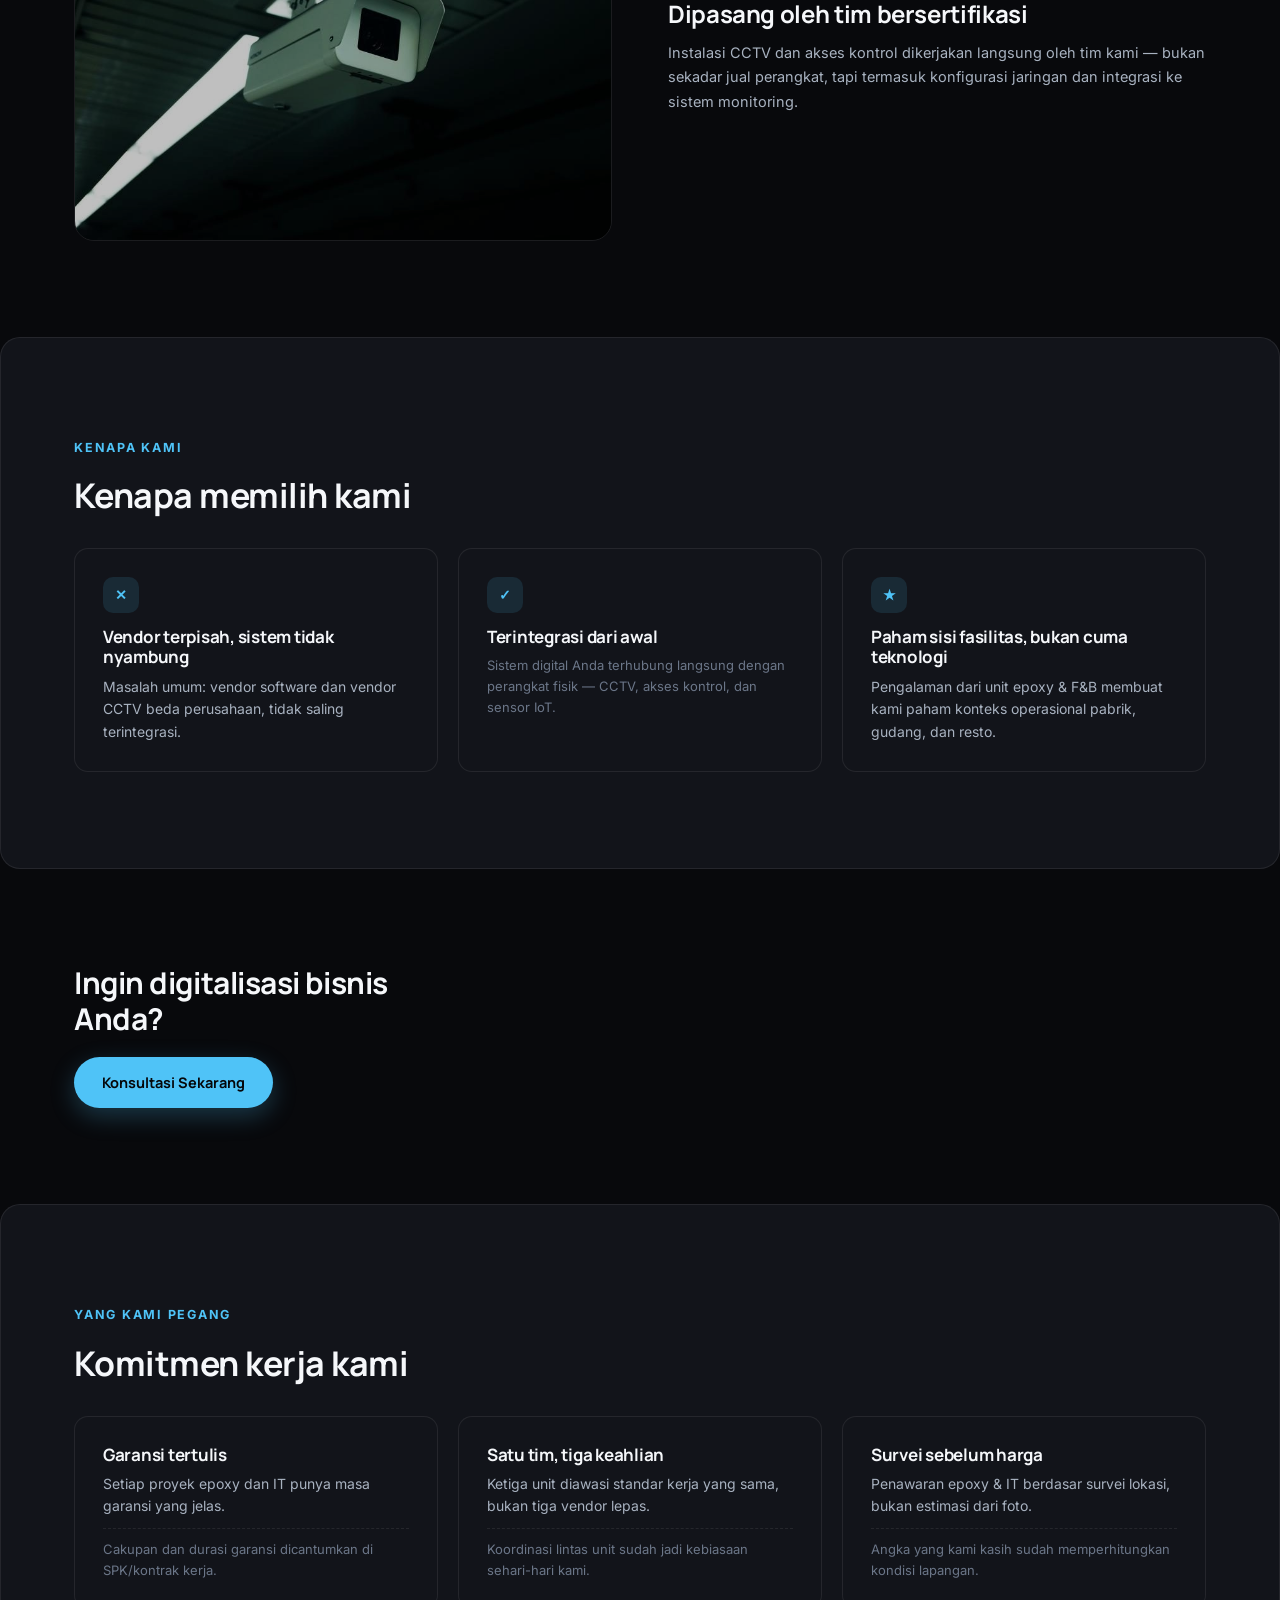
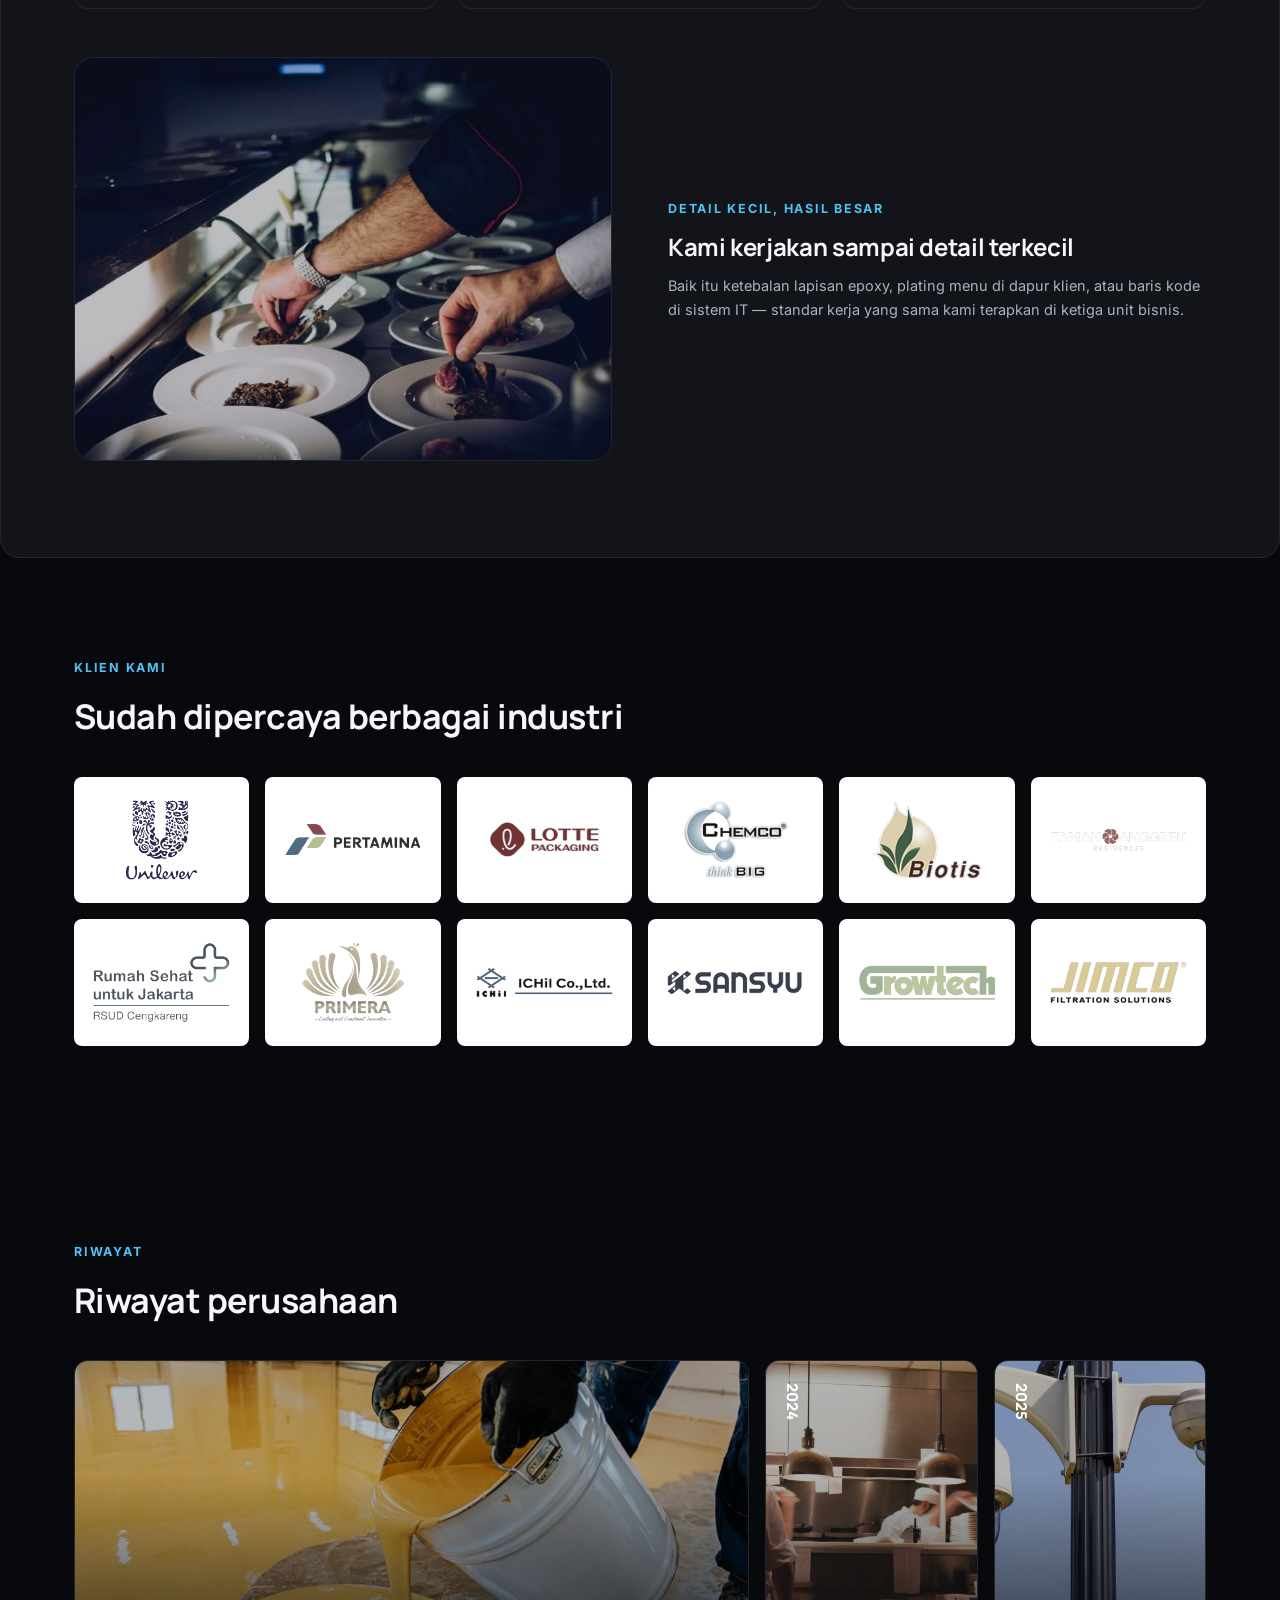
==== commit ade05933: "Pivot arsitektur: multi-page -> single-page (semua digabung ke index.html) Bos: "single page aja. ti" ====
--- a/epoxy-flooring.html
+++ b/epoxy-flooring.html
@@ -2,175 +2,12 @@
 <html lang="id">
 <head>
 <meta charset="UTF-8">
-<meta name="viewport" content="width=device-width, initial-scale=1.0">
-<meta name="description" content="Epoxy flooring industrial oleh PT Karya Adiwangsa Sejahtera — lantai kokoh, rapi, tahan lama untuk pabrik dan gudang.">
+<meta http-equiv="refresh" content="0; url=index.html#epoxy-flooring">
+<link rel="canonical" href="index.html#epoxy-flooring">
 <title>Epoxy Flooring — PT Karya Adiwangsa Sejahtera</title>
-<link rel="preconnect" href="https://fonts.googleapis.com">
-<link rel="preconnect" href="https://fonts.gstatic.com" crossorigin>
-<link href="https://fonts.googleapis.com/css2?family=Manrope:wght@500;600;700;800&family=Inter:wght@400;500;600;700&display=swap" rel="stylesheet">
-<link rel="stylesheet" href="assets/style.css">
 </head>
 <body>
-
-<nav>
-  <div class="wrap">
-    <a href="index.html" style="display:flex;align-items:center;gap:10px;text-decoration:none">
-      <img src="assets/Logo-06.png" style="height:30px" alt="Karya Adiwangsa Sejahtera">
-      <span style="font-family:var(--display);font-weight:800;font-size:15px;color:var(--navy)">Karya Adiwangsa Sejahtera</span>
-    </a>
-    <div class="navlinks">
-      <a href="epoxy-flooring.html" style="color:var(--epoxy)">Epoxy Flooring</a>
-      <a href="fnb-consulting.html">F&amp;B Consulting</a>
-      <a href="it-solution.html">IT Solution</a>
-      <a href="index.html#company">Company</a>
-    </div>
-    <a href="index.html#contact" class="btn solid" style="font-size:13px;padding:12px 22px;background:var(--epoxy)">Konsultasi Gratis</a>
-  </div>
-</nav>
-
-<!-- Hero -->
-<div class="hero fade-up">
-  <img src="assets/construction-worker.jpg" alt="Proses aplikasi epoxy flooring">
-  <div class="wrap hero-content">
-    <span class="label" style="color:#F5D9A8">Epoxy Flooring — K-Paint</span>
-    <h1 style="margin-top:14px">Lantai epoxy untuk pabrik dan gudang.</h1>
-    <p>Kami mengerjakan epoxy flooring untuk fasilitas industrial dan komersial pakai cat K-Paint — protective coating standar Eropa/Amerika, tahan beban, tahan bahan kimia, dan mudah dibersihkan.</p>
-    <div style="margin-top:28px">
-      <a href="index.html#contact" class="btn solid" style="background:var(--epoxy)">Hubungi Kami</a>
-    </div>
-  </div>
-</div>
-
-<!-- Kenapa Epoxy -->
-<section class="pad">
-  <div class="wrap">
-    <span class="label">Kenapa Epoxy</span>
-    <h2 style="margin-top:16px;font-size:clamp(24px,3.4vw,34px);max-width:24ch">Kenapa epoxy flooring</h2>
-    <div class="pledges">
-      <div class="pledge">
-        <span class="pn" style="background:rgba(245,166,35,0.12);color:var(--epoxy)">01</span>
-        <h3>Tahan beban berat</h3>
-        <p>Cocok untuk lalu lintas forklift, rak beban tinggi, dan mesin produksi.</p>
-      </div>
-      <div class="pledge">
-        <span class="pn" style="background:rgba(245,166,35,0.12);color:var(--epoxy)">02</span>
-        <h3>Anti debu &amp; mudah dibersihkan</h3>
-        <p>Permukaan non-porous — cocok untuk standar kebersihan pabrik &amp; gudang.</p>
-      </div>
-      <div class="pledge">
-        <span class="pn" style="background:rgba(245,166,35,0.12);color:var(--epoxy)">03</span>
-        <h3>Tahan bahan kimia</h3>
-        <p>Resisten terhadap tumpahan oli, minyak, dan bahan kimia ringan.</p>
-      </div>
-    </div>
-
-    <div class="splitRow reveal-init" data-reveal>
-      <div class="splitImg"><img src="assets/epoxy-before-floor.jpg" alt="Lantai beton sebelum dilapis epoxy"></div>
-      <div class="splitText">
-        <span class="label">Sebelum Epoxy</span>
-        <h3 style="margin-top:12px">Lantai beton mentah bukan solusi jangka panjang</h3>
-        <p>Lantai beton polos gampang berdebu, menyerap tumpahan oli/kimia, dan retak di titik beban berat. Semua masalah ini yang kami selesaikan lewat lapisan epoxy sesuai spesifikasi lapangan — bukan sekadar dicat ulang di atas kondisi buruk.</p>
-      </div>
-    </div>
-  </div>
-</section>
-
-<!-- K-Paint: merk cat yang dipakai -->
-<section class="pad section-pastel">
-  <div class="wrap">
-    <span class="label">Merk Cat</span>
-    <h2 style="margin-top:16px;font-size:clamp(24px,3.4vw,34px);max-width:24ch">K-Paint — protective coating kami</h2>
-    <p style="margin-top:18px;font-size:15px;max-width:60ch;color:var(--body);line-height:1.7">K-Paint adalah cat protective coating standar Eropa &amp; Amerika di bawah PT Karya Adiwangsa Sejahtera. Kami pakai cat sendiri untuk kontrol penuh kualitas dan ketersediaan material di setiap proyek.</p>
-
-    <div style="display:grid;gap:20px;margin-top:36px;grid-template-columns:repeat(3,1fr)">
-      <div class="pledge">
-        <h3>Corporate</h3>
-        <p>Epoxy flooring industrial untuk pabrik, gudang, dan area komersial.</p>
-      </div>
-      <div class="pledge">
-        <h3>Decorative</h3>
-        <p>Finishing dekoratif — marmer, metalik, untuk interior modern.</p>
-      </div>
-      <div class="pledge">
-        <h3>Luxury Art</h3>
-        <p>Aplikasi cat seni dinding untuk ruang galeri &amp; premium space.</p>
-      </div>
-    </div>
-
-    <p style="margin-top:32px;font-size:13px;color:var(--muted)">Lini produk: Primer · Top Coat · Body Coat</p>
-  </div>
-</section>
-
-<!-- Proses Kerja -->
-<section class="pad">
-  <div class="wrap">
-    <span class="label">Proses Kerja</span>
-    <h2 style="margin-top:16px;font-size:clamp(24px,3.4vw,34px);max-width:22ch">Proses kerja kami</h2>
-    <div class="splitRow reverse reveal-init" data-reveal>
-      <div class="splitImg"><img src="assets/epoxy-industrial.jpg" alt="Struktur fasilitas industrial"></div>
-      <div class="splitText">
-        <ol class="timeline" style="margin-top:0">
-          <li style="padding-block:14px">
-            <span class="when">01</span>
-            <div class="desc"><b>Survei lokasi.</b> Kami ukur langsung kondisi lantai eksisting, luas area, dan kebutuhan spesifik sebelum kasih penawaran.</div>
-          </li>
-          <li style="padding-block:14px">
-            <span class="when">02</span>
-            <div class="desc"><b>Persiapan permukaan.</b> Grinding &amp; pembersihan lantai lama supaya epoxy menempel maksimal, bukan cuma dilapis di atas kondisi buruk.</div>
-          </li>
-          <li style="padding-block:14px">
-            <span class="when">03</span>
-            <div class="desc"><b>Aplikasi epoxy.</b> Dikerjakan tim bersertifikasi dengan ketebalan sesuai spesifikasi proyek (bukan asal rata).</div>
-          </li>
-          <li style="padding-block:14px">
-            <span class="when">04</span>
-            <div class="desc"><b>Quality control &amp; garansi.</b> Pengecekan akhir sebelum serah terima, dengan masa garansi tertulis di kontrak.</div>
-          </li>
-        </ol>
-      </div>
-    </div>
-  </div>
-</section>
-
-<!-- CTA -->
-<section class="pad">
-  <div class="wrap" style="display:flex;flex-direction:column;gap:20px;align-items:flex-start">
-    <h2 style="max-width:18ch;font-size:clamp(22px,3vw,30px)">Punya proyek lantai industrial?</h2>
-    <a href="index.html#contact" class="btn solid" style="background:var(--epoxy)">Jadwalkan Survei Gratis</a>
-  </div>
-</section>
-
-<!-- Footer -->
-<footer>
-  <div class="wrap" style="padding-block:60px 30px">
-    <div class="footerInner">
-      <div>
-        <img src="assets/Logo-06.png" style="height:36px;filter:brightness(0) invert(1)" alt="Karya Adiwangsa Sejahtera">
-      </div>
-      <div class="footerLinks">
-        <h4>Unit Bisnis</h4>
-        <ul>
-          <li><a href="epoxy-flooring.html">Epoxy Flooring</a></li>
-          <li><a href="fnb-consulting.html">F&amp;B Consulting</a></li>
-          <li><a href="it-solution.html">IT Solution</a></li>
-          <li><a href="index.html#company">Tentang Kami</a></li>
-        </ul>
-      </div>
-      <div class="footerContact">
-        <h4>Kontak</h4>
-        <p>Menara 165, Jl. TB Simatupang<br>Jakarta Selatan, DKI Jakarta<br>corporate@karyadiwangsa.com<br>+62 813-9779-5485</p>
-        <div class="footerSocial">
-          <a href="#" aria-label="LinkedIn">
-            <svg width="16" height="16" viewBox="0 0 24 24" fill="currentColor"><path d="M20.5 2h-17A1.5 1.5 0 002 3.5v17A1.5 1.5 0 003.5 22h17a1.5 1.5 0 001.5-1.5v-17A1.5 1.5 0 0020.5 2zM8 19H5v-9h3zM6.5 8.25A1.75 1.75 0 118.3 6.5a1.78 1.78 0 01-1.8 1.75zM19 19h-3v-4.74c0-1.42-.6-1.93-1.38-1.93A1.74 1.74 0 0013 14.19a.66.66 0 000 .14V19h-3v-9h2.9v1.3a3.11 3.11 0 012.7-1.4c1.55 0 3.36.86 3.36 3.66z"/></svg>
-          </a>
-        </div>
-      </div>
-    </div>
-    <div class="footerBottom">
-      <span>© 2026 PT Karya Adiwangsa Sejahtera. All rights reserved.</span>
-    </div>
-  </div>
-</footer>
-
+<p>Halaman ini sudah digabung ke <a href="index.html#epoxy-flooring">index.html#epoxy-flooring</a>.</p>
+<script>location.replace('index.html#epoxy-flooring');</script>
 </body>
 </html>
